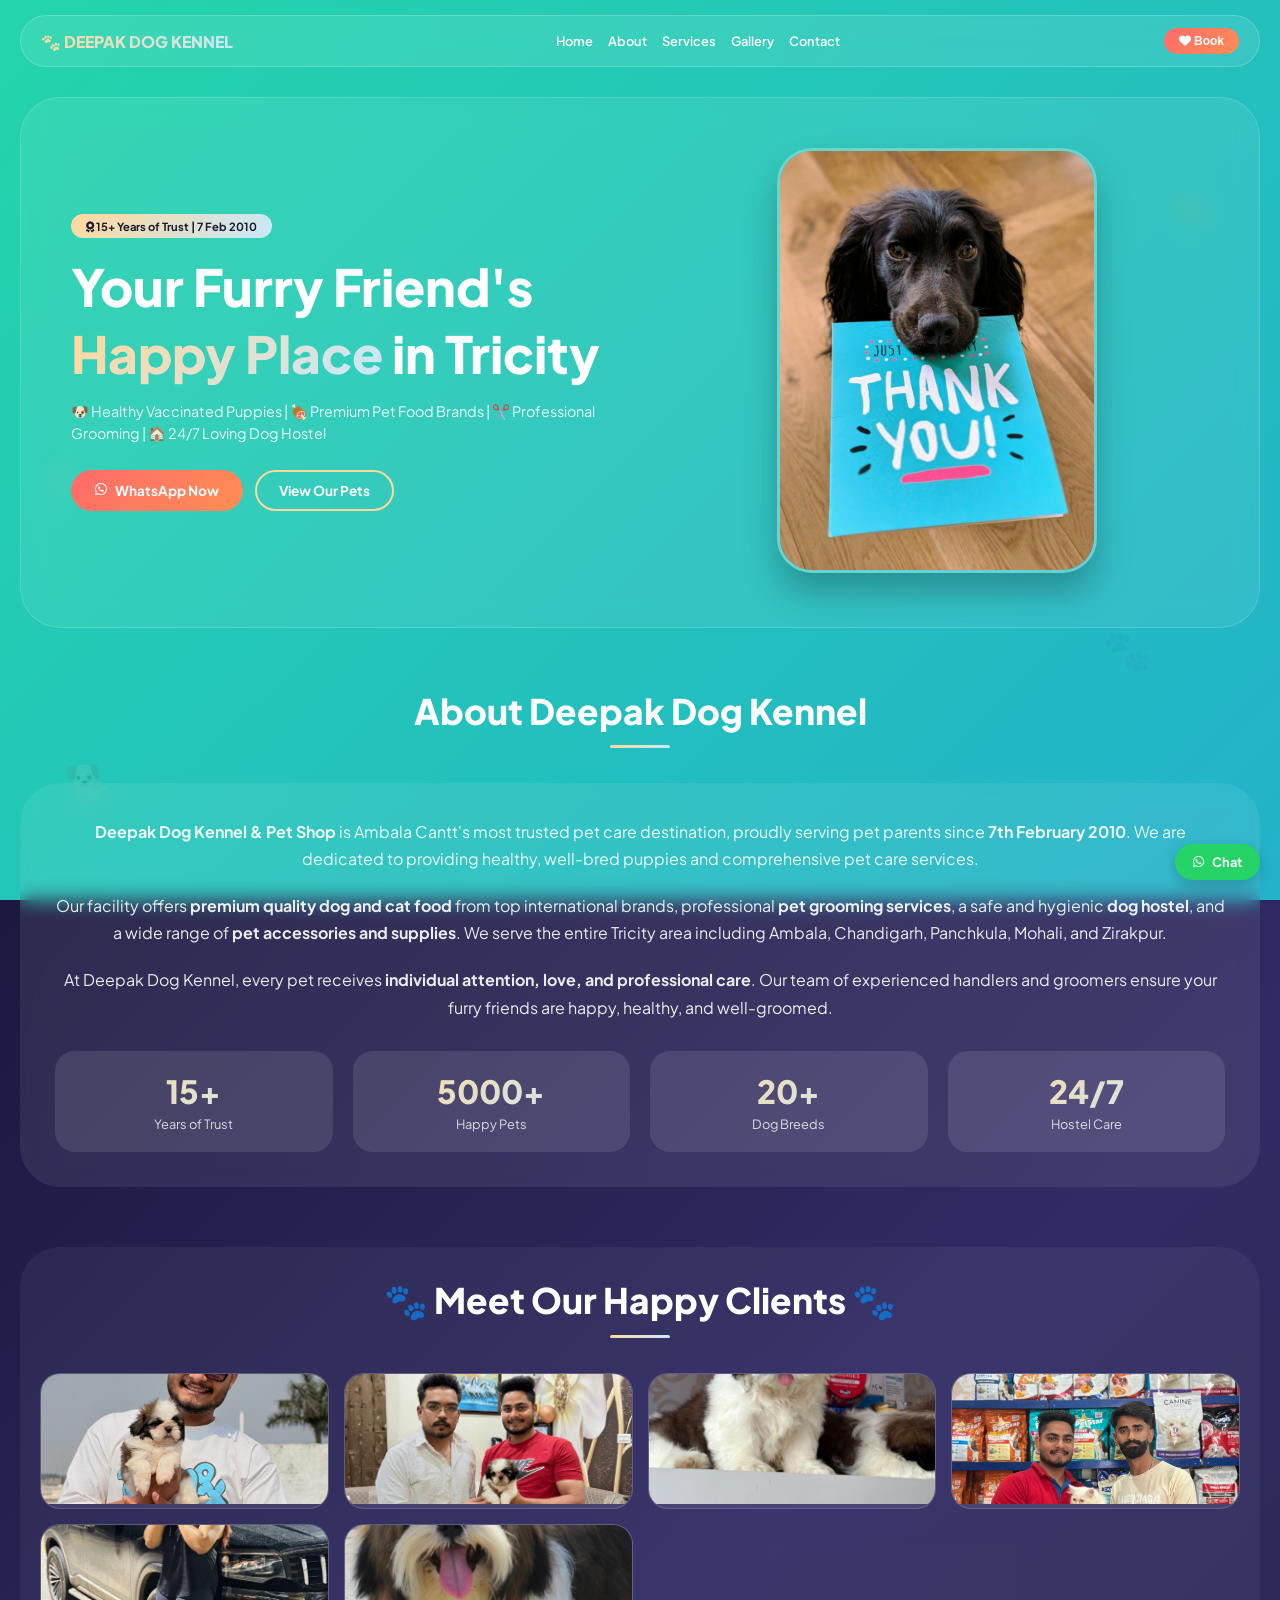
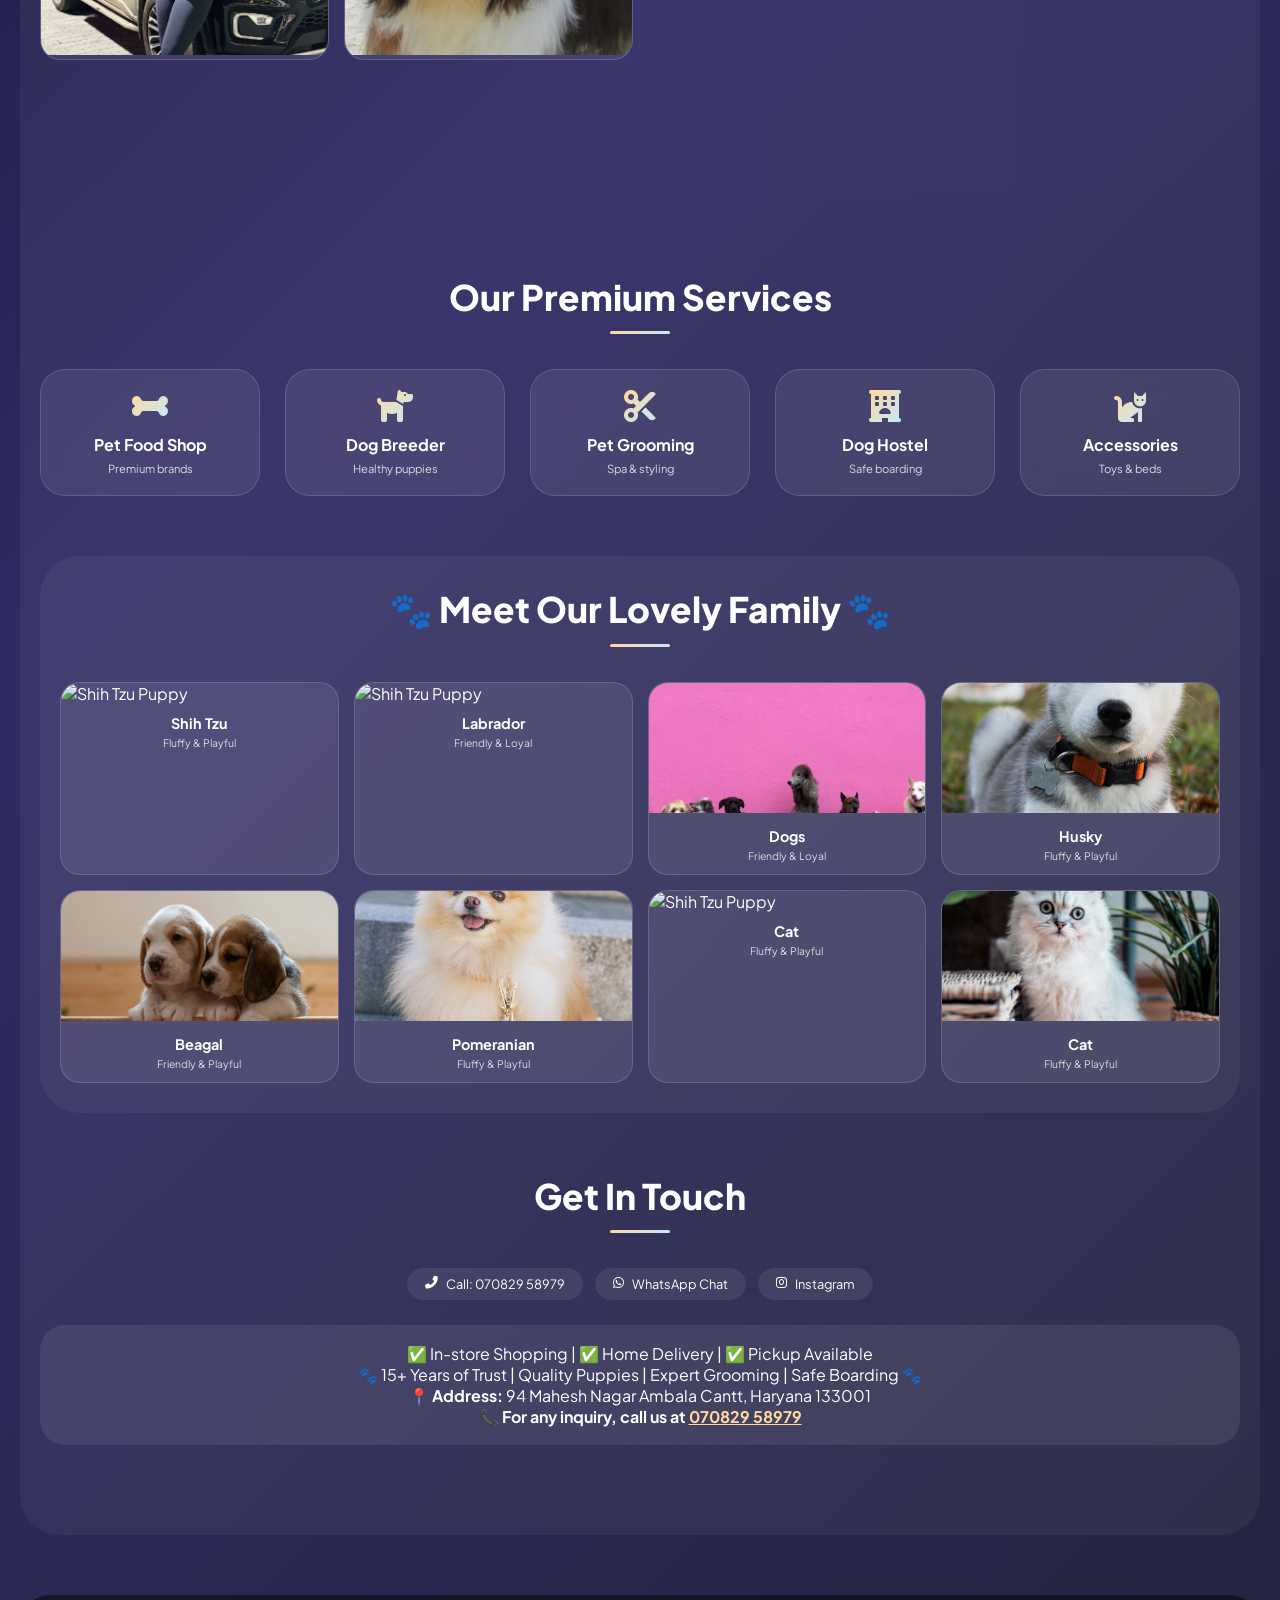
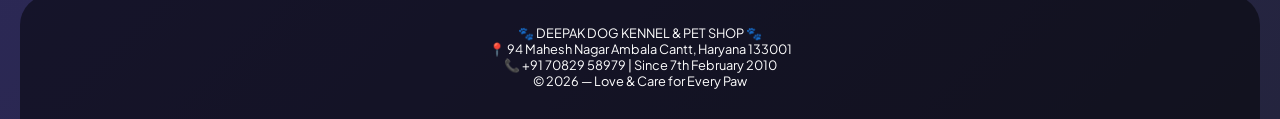
==== index.html @ e68647e7 "Renamed files: home.html to index.html" ====
<!DOCTYPE html>
<html lang="en">
<head>
  <meta charset="UTF-8">
  <meta name="viewport" content="width=device-width, initial-scale=1.0, viewport-fit=cover, user-scalable=yes">
  
  <!-- SEO Meta Tags -->
  <title>Deepak Dog Kennel & Pet Shop | Best Pet Shop in Ambala Cantt Since 2010</title>
  <meta name="description" content="Deepak Dog Kennel & Pet Shop - Trusted pet shop in Ambala Cantt since 2010. Get healthy puppies, professional pet grooming, dog hostel, premium pet food & accessories. Serving Chandigarh, Panchkula, Zirakpur. Call 07082958979">
  <meta name="keywords" content="dog kennel ambala, pet shop ambala cantt, dog breeder, pet grooming ambala, dog hostel ambala, pet food store, shih tzu puppy, labrador puppy, persian cat, pet accessories, dog boarding, pet care center">
  <meta name="author" content="Deepak Dog Kennel">
  <meta name="robots" content="index, follow">
  <meta name="language" content="English">
  <meta name="revisit-after" content="7 days">
  
  <!-- Open Graph / Social Media -->
  <meta property="og:title" content="Deepak Dog Kennel & Pet Shop - Ambala Cantt">
  <meta property="og:description" content="India's most trusted pet shop since 2010. Healthy puppies, expert grooming, loving dog hostel. Visit us today!">
  <meta property="og:type" content="website">
  <meta property="og:url" content="https://deepakdogkennel.com">
  <meta property="og:image" content="https://images.pexels.com/photos/4588055/pexels-photo-4588055.jpeg">
  
  <!-- Twitter Card -->
  <meta name="twitter:card" content="summary_large_image">
  <meta name="twitter:title" content="Deepak Dog Kennel & Pet Shop">
  <meta name="twitter:description" content="Best pet shop in Ambala Cantt - Puppies, Grooming, Hostel & Pet Food">
  
  <!-- Canonical URL -->
  <link rel="canonical" href="https://deepakdogkennel.com">
  
  <link href="https://fonts.googleapis.com/css2?family=Plus+Jakarta+Sans:wght@400;500;600;700;800&display=swap" rel="stylesheet">
  <link rel="stylesheet" href="https://cdnjs.cloudflare.com/ajax/libs/font-awesome/6.0.0-beta3/css/all.min.css">
  
 <link rel="stylesheet" href="index.css">
</head>
<body>

<div class="bg-animation"></div>
<div class="floating-pets">
  <div class="floating-pet" style="bottom: 10%; left: 5%;">🐕</div>
  <div class="floating-pet" style="top: 20%; right: 5%;">🐈</div>
  <div class="floating-pet" style="bottom: 25%; right: 10%;">🐾</div>
  <div class="floating-pet" style="top: 50%; left: 3%;">🐩</div>
</div>

<!-- Modal Popup -->
<div id="serviceModal" class="modal">
  <div class="modal-content">
    <h3 id="modalTitle">Service Details</h3>
    <p id="modalDesc">Detailed information about this service.</p>
    <p><strong>📞 For more information, call us:</strong></p>
    <a href="tel:07082958979" class="modal-phone"><i class="fas fa-phone-alt"></i> 070829 58979</a>
    <br>
    <button class="close-modal" onclick="closeModal()">Close</button>
  </div>
</div>

<div class="container">
  <!-- Navbar -->
  <div class="navbar">
    <div class="logo">
      <h1>🐾 DEEPAK DOG KENNEL</h1>
    </div>
    <div class="nav-links">
      <a href="#home">Home</a>
      <a href="#about">About</a>
      <a href="#services">Services</a>
      <a href="#pets">Gallery</a>
      <a href="#contact">Contact</a>
    </div>
    <button class="btn-cta" onclick="location.href='#contact'"><i class="fas fa-heart"></i> Book</button>
  </div>

  <!-- Hero Section -->
  <div id="home" class="hero">
    <div class="hero-text">
      <div class="badge"><i class="fas fa-award"></i> 15+ Years of Trust | 7 Feb 2010</div>
      <h1>Your Furry Friend's <span>Happy Place</span> in Tricity</h1>
      <p>🐶 Healthy Vaccinated Puppies | 🍖 Premium Pet Food Brands | ✂️ Professional Grooming | 🏠 24/7 Loving Dog Hostel</p>
      <div class="hero-buttons">
        <a href="https://wa.me/917082958979" target="_blank" class="btn-primary"><i class="fab fa-whatsapp"></i> WhatsApp Now</a>
        <a href="#pets" class="btn-outline">View Our Pets</a>
      </div>
    </div>
    <div class="hero-image">
      <img src="images/heroimg.webp" alt="Deepak Dog Kennel Happy Pets">
      
    </div>
  </div>

  <!-- About Section - SEO Rich -->
  <div id="about" class="section">
    <h2 class="section-title">About Deepak Dog Kennel</h2>
    <div class="about-content">
      <p><strong>Deepak Dog Kennel & Pet Shop</strong> is Ambala Cantt's most trusted pet care destination, proudly serving pet parents since <strong>7th February 2010</strong>. We are dedicated to providing healthy, well-bred puppies and comprehensive pet care services.</p>
      <p>Our facility offers <strong>premium quality dog and cat food</strong> from top international brands, professional <strong>pet grooming services</strong>, a safe and hygienic <strong>dog hostel</strong>, and a wide range of <strong>pet accessories and supplies</strong>. We serve the entire Tricity area including Ambala, Chandigarh, Panchkula, Mohali, and Zirakpur.</p>
      <p>At Deepak Dog Kennel, every pet receives <strong>individual attention, love, and professional care</strong>. Our team of experienced handlers and groomers ensure your furry friends are happy, healthy, and well-groomed.</p>
      
      <div class="stats-grid">
        <div class="stat-box"><div class="stat-number">15+</div><div class="stat-label">Years of Trust</div></div>
        <div class="stat-box"><div class="stat-number">5000+</div><div class="stat-label">Happy Pets</div></div>
        <div class="stat-box"><div class="stat-number">20+</div><div class="stat-label">Dog Breeds</div></div>
        <div class="stat-box"><div class="stat-number">24/7</div><div class="stat-label">Hostel Care</div></div>
      </div>
    </div>
  </div>
  <div id="pets" class="section pet-showcase">
    <h2 class="section-title">🐾 Meet Our Happy Clients 🐾</h2>
    <div class="pet-gallery-grid">
      <div class="pet-card" onclick="openWhatsAppPet('Shih Tzu')">
        <img src="images/Happyclient3.jpeg" alt="Shih Tzu Puppy">
      </div>
     <div class="pet-card" onclick="openWhatsAppPet('Shih Tzu')">
        <img src="images/Happyclient2.jpeg" alt="Shih Tzu Puppy">
      </div>
      <div class="pet-card" onclick="openWhatsAppPet('Shih Tzu')">
        <img src="images/Happyclient4.jpeg" alt="Shih Tzu Puppy">
      </div>
         <div class="pet-card" onclick="openWhatsAppPet('Shih Tzu')">
        <img src="images/Happyclient5.jpeg" alt="Shih Tzu Puppy">
      </div>
         <div class="pet-card" onclick="openWhatsAppPet('Shih Tzu')">
        <img src="images/Happyclient6 (2).jpeg" alt="Shih Tzu Puppy">
      </div>
         <div class="pet-card" onclick="openWhatsAppPet('Shih Tzu')">
        <img src="images/Happyclient6.jpeg" alt="Shih Tzu Puppy">
      </div>
  </div>
<video src="images/Happyclient1.mp4" autoplay muted loop></video>
  <!-- Services Section -->
  <div id="services" class="section">
    <h2 class="section-title">Our Premium Services</h2>
    <div class="cards-grid">
      <div class="service-card" onclick="showServiceDetails('Pet Food Shop', 'We offer premium quality pet food from top brands like Royal Canin, Pedigree, Whiskas, and Farmina. All foods are fresh, authentic, and available in various sizes for dogs and cats of all ages. Home delivery available across Ambala Cantt.')">
        <i class="fas fa-bone"></i>
        <h3>Pet Food Shop</h3>
        <p>Premium brands</p>
      </div>
      <div class="service-card" onclick="showServiceDetails('Dog Breeder', 'We provide healthy, vaccinated, and dewormed puppies of popular breeds including Shih Tzu, Labrador, Pomeranian, Husky, German Shepherd, Golden Retriever, and Beagle. All puppies come with health records and initial vaccination certificates.')">
        <i class="fas fa-dog"></i>
        <h3>Dog Breeder</h3>
        <p>Healthy puppies</p>
      </div>
      <div class="service-card" onclick="showServiceDetails('Pet Grooming', 'Professional grooming services including bath, haircut, nail trimming, ear cleaning, teeth brushing, and de-shedding treatments. Our expert groomers use premium products for a safe and relaxing experience. Service starts at just ₹499.')">
        <i class="fas fa-cut"></i>
        <h3>Pet Grooming</h3>
        <p>Spa & styling</p>
      </div>
      <div class="service-card" onclick="showServiceDetails('Dog Hostel', 'Safe and hygienic dog boarding facility with 24/7 caretaker supervision. Clean individual kennels, regular feeding, daily exercise, medical care if needed. CCTV surveillance and regular updates to owners. Just ₹300/day.')">
        <i class="fas fa-hotel"></i>
        <h3>Dog Hostel</h3>
        <p>Safe boarding</p>
      </div>
      <div class="service-card" onclick="showServiceDetails('Pet Accessories', 'Wide range of pet accessories including collars, leashes, toys, beds, carriers, bowls, grooming kits, and winter wear. We stock only high-quality, pet-safe products from trusted brands.')">
        <i class="fas fa-cat"></i>
        <h3>Accessories</h3>
        <p>Toys & beds</p>
      </div>
    </div>
  </div>

  <!-- Pet Gallery -->
  <div id="pets" class="section pet-showcase">
    <h2 class="section-title">🐾 Meet Our Lovely Family 🐾</h2>
    <div class="pet-gallery-grid">
      <div class="pet-card" onclick="openWhatsAppPet('Shih Tzu')">
        <img src="https://images.pexels.com/photos/3361739/pexels-photo-3361739.jpeg?auto=compress&cs=tinysrgb&w=300" alt="Shih Tzu Puppy">
        <h4>Shih Tzu</h4><p>Fluffy & Playful</p>
      </div>
      <div class="pet-card" onclick="openWhatsAppPet('Shih Tzu')">
        <img src="images/labrador.webp" alt="Shih Tzu Puppy">
        <h4>Labrador</h4><p>Friendly & Loyal</p>
      </div>
      <div class="pet-card" onclick="openWhatsAppPet('Shih Tzu')">
        <img src="images/alldog.webp" alt="Shih Tzu Puppy">
        <h4>Dogs</h4><p>Friendly & Loyal</p>
      </div>
      <div class="pet-card" onclick="openWhatsAppPet('Shih Tzu')">
        <img src="images/husky.webp" alt="Shih Tzu Puppy">
        <h4>Husky</h4><p>Fluffy & Playful</p>
      </div>
      <div class="pet-card" onclick="openWhatsAppPet('Shih Tzu')">
        <img src="images/begal.webp" alt="Shih Tzu Puppy">
        <h4>Beagal</h4><p>Friendly & Playful</p>
      </div>
      <div class="pet-card" onclick="openWhatsAppPet('Shih Tzu')">
        <img src="images/pomerian.webp" alt="Shih Tzu Puppy">
        <h4>Pomeranian</h4><p>Fluffy & Playful</p>
      </div>
      <div class="pet-card" onclick="openWhatsAppPet('Shih Tzu')">
        <img src="images/cat1.webp" alt="Shih Tzu Puppy">
        <h4>Cat</h4><p>Fluffy & Playful</p>
      </div>
      <div class="pet-card" onclick="openWhatsAppPet('Shih Tzu')">
        <img src="images/cat2.webp" alt="Shih Tzu Puppy">
        <h4>Cat</h4><p>Fluffy & Playful</p>
      </div>
    </div>
  </div>

  <!-- Info & Contact -->
  <div id="contact" class="section">
    <h2 class="section-title">Get In Touch</h2>
    <div class="contact-row">
      <div class="contact-chip"><i class="fas fa-phone-alt"></i> <a href="tel:07082958979">Call: 070829 58979</a></div>
      <div class="contact-chip"><i class="fab fa-whatsapp"></i> <a href="https://wa.me/917082958979">WhatsApp Chat</a></div>
      <div class="contact-chip"><i class="fab fa-instagram"></i> <a href="https://www.instagram.com/deepak_verma044">Instagram</a></div>
    </div>
    <div class="highlight-box" style="background: rgba(255,255,255,0.08); border-radius: 25px; padding: 18px; text-align: center; margin-top: 25px;">
      <p>✅ In-store Shopping | ✅ Home Delivery | ✅ Pickup Available</p>
      <p>🐾 15+ Years of Trust | Quality Puppies | Expert Grooming | Safe Boarding 🐾</p>
      <p><strong>📍 Address:</strong> 94 Mahesh Nagar Ambala Cantt, Haryana 133001</p>
      <p><strong>📞 For any inquiry, call us at <a href="tel:07082958979" style="color:#FFD89B;">070829 58979</a></strong></p>
    </div>
  </div>
</div>

<footer>
  <p>🐾 DEEPAK DOG KENNEL & PET SHOP 🐾</p>
  <p>📍 94 Mahesh Nagar Ambala Cantt, Haryana 133001</p>
  <p>📞 +91 70829 58979 | Since 7th February 2010</p>
  <p>© 2026 — Love & Care for Every Paw</p>
</footer>

<div class="whatsapp-float" id="whatsappBtn">
  <i class="fab fa-whatsapp"></i>
  <span>Chat</span>
</div>

<!-- Schema Markup for SEO -->
<script type="application/ld+json">
{
  "@context": "https://schema.org",
  "@type": "PetStore",
  "name": "Deepak Dog Kennel & Pet Shop",
  "image": "https://images.pexels.com/photos/4588055/pexels-photo-4588055.jpeg",
  "description": "Trusted pet shop in Ambala Cantt since 2010. Healthy puppies, pet grooming, dog hostel, and premium pet food.",
  "address": {
    "@type": "PostalAddress",
    "streetAddress": "94 Mahesh Nagar",
    "addressLocality": "Ambala Cantt",
    "addressRegion": "Haryana",
    "postalCode": "133001",
    "addressCountry": "IN"
  },
  "telephone": "+917082958979",
  "openingHours": "Mo-Su 08:00-22:00",
  "priceRange": "₹"
}
</script>

<script>
  // Show modal with service details
  function showServiceDetails(title, description) {
    document.getElementById('modalTitle').innerText = title;
    document.getElementById('modalDesc').innerHTML = description + '<br><br><strong>📞 Call us anytime: 070829 58979</strong>';
    document.getElementById('serviceModal').style.display = 'flex';
  }

  function closeModal() {
    document.getElementById('serviceModal').style.display = 'none';
  }

  // Close modal on outside click
  window.onclick = function(event) {
    if (event.target == document.getElementById('serviceModal')) {
      closeModal();
    }
  }

  // WhatsApp functions
  document.getElementById('whatsappBtn').onclick = () => window.open('https://wa.me/917082958979', '_blank');
  window.openWhatsAppPet = (breed) => window.open(`https://wa.me/917082958979?text=Hi!%20I'm%20interested%20in%20adopting%20a%20${breed}.%20Please%20share%20details.`, '_blank');
  
  // Smooth scroll
  document.querySelectorAll('a[href^="#"]').forEach(a => a.onclick = function(e) {
    const t = document.querySelector(this.getAttribute('href'));
    if(t) { e.preventDefault(); t.scrollIntoView({ behavior: 'smooth' }); }
  });
</script>
</body>
</html>
---- index.css ----
* {
      margin: 0;
      padding: 0;
      box-sizing: border-box;
    }

    body {
      font-family: 'Plus Jakarta Sans', sans-serif;
      background: linear-gradient(135deg, #0f0c29, #302b63, #24243e);
      color: #fff;
      overflow-x: hidden;
      scroll-behavior: smooth;
    }

    /* Animated Background */
    .bg-animation {
      position: fixed;
      top: 0;
      left: 0;
      width: 100%;
      height: 100%;
      z-index: -2;
      background: linear-gradient(-45deg, #ee7752, #e73c7e, #23a6d5, #23d5ab);
      background-size: 400% 400%;
      animation: gradientBG 15s ease infinite;
    }

    @keyframes gradientBG {
      0% { background-position: 0% 50%; }
      50% { background-position: 100% 50%; }
      100% { background-position: 0% 50%; }
    }

    .floating-pets {
      position: fixed;
      bottom: 0;
      left: 0;
      width: 100%;
      height: 100%;
      pointer-events: none;
      z-index: -1;
    }

    .floating-pet {
      position: absolute;
      font-size: 2.5rem;
      opacity: 0.1;
      animation: floatPet 20s infinite ease-in-out;
    }

    @keyframes floatPet {
      0%, 100% { transform: translateY(0) rotate(0deg); }
      50% { transform: translateY(-50px) rotate(10deg); }
    }

    .container {
      max-width: 1300px;
      margin: 0 auto;
      padding: 0 20px;
      position: relative;
      z-index: 2;
    }

    /* Navbar */
    .navbar {
      display: flex;
      justify-content: space-between;
      align-items: center;
      flex-wrap: wrap;
      background: rgba(255, 255, 255, 0.1);
      backdrop-filter: blur(12px);
      border-radius: 50px;
      margin: 15px 0;
      padding: 12px 20px;
      border: 1px solid rgba(255,255,255,0.2);
    }

    .logo h1 {
      font-size: 1rem;
      font-weight: 800;
      background: linear-gradient(135deg, #FFD89B, #C7E9FB);
      -webkit-background-clip: text;
      background-clip: text;
      color: transparent;
    }

    .nav-links {
      display: flex;
      gap: 15px;
    }

    .nav-links a {
      text-decoration: none;
      color: white;
      font-weight: 600;
      font-size: 0.8rem;
      transition: 0.3s;
    }

    .btn-cta {
      background: linear-gradient(135deg, #FF6B6B, #FF8E53);
      padding: 6px 15px;
      border-radius: 40px;
      color: white;
      border: none;
      font-weight: bold;
      font-size: 0.75rem;
      cursor: pointer;
    }

    /* Hero Section */
    .hero {
      display: flex;
      flex-direction: column;
      align-items: center;
      gap: 30px;
      margin: 30px 0 50px;
      background: rgba(255,255,255,0.08);
      backdrop-filter: blur(12px);
      border-radius: 40px;
      padding: 35px 25px;
      border: 1px solid rgba(255,255,255,0.15);
    }

    @media (min-width: 992px) {
      .hero {
        flex-direction: row;
        padding: 50px;
        gap: 50px;
      }
      .hero-text h1 {
        font-size: 3.2rem !important;
      }
    }

    .hero-text {
      flex: 1;
      text-align: center;
    }

    @media (min-width: 992px) {
      .hero-text {
        text-align: left;
      }
    }

    .badge {
      background: linear-gradient(135deg, #FFD89B, #C7E9FB);
      display: inline-block;
      padding: 5px 15px;
      border-radius: 40px;
      font-size: 0.7rem;
      font-weight: bold;
      color: #1a1a2e;
      margin-bottom: 15px;
    }

    .hero-text h1 {
      font-size: 1.8rem;
      font-weight: 800;
      line-height: 1.3;
      margin-bottom: 15px;
    }

    .hero-text h1 span {
      background: linear-gradient(135deg, #FFD89B, #C7E9FB);
      -webkit-background-clip: text;
      background-clip: text;
      color: transparent;
    }

    .hero-text p {
      font-size: 0.9rem;
      margin-bottom: 25px;
      opacity: 0.9;
      line-height: 1.5;
    }

    .hero-buttons {
      display: flex;
      gap: 12px;
      justify-content: center;
      flex-wrap: wrap;
    }

    @media (min-width: 992px) {
      .hero-buttons {
        justify-content: flex-start;
      }
    }

    .btn-primary {
      background: linear-gradient(135deg, #FF6B6B, #FF8E53);
      padding: 12px 24px;
      border-radius: 50px;
      text-decoration: none;
      color: white;
      font-weight: bold;
      font-size: 0.85rem;
      display: inline-flex;
      align-items: center;
      gap: 8px;
      transition: all 0.3s;
    }

    .btn-outline {
      border: 2px solid #FFD89B;
      padding: 10px 22px;
      border-radius: 50px;
      text-decoration: none;
      color: white;
      font-weight: bold;
      font-size: 0.85rem;
      transition: 0.3s;
    }

    .hero-image {
      flex: 1;
      text-align: center;
    }

    .hero-image img {
      width: 85%;
      max-width: 320px;
      height: auto;
      border-radius: 35px;
      box-shadow: 0 20px 35px rgba(0,0,0,0.25);
      border: 3px solid rgba(255,255,255,0.25);
      animation: floatImage 3s infinite ease;
    }

    @keyframes floatImage {
      0%, 100% { transform: translateY(0); }
      50% { transform: translateY(-12px); }
    }

    /* Section Styles */
    .section {
      margin: 60px 0;
    }

    .section-title {
      text-align: center;
      font-size: 1.8rem;
      font-weight: 800;
      margin-bottom: 35px;
    }

    .section-title:after {
      content: '';
      width: 60px;
      height: 3px;
      background: linear-gradient(90deg, #FFD89B, #C7E9FB);
      display: block;
      margin: 12px auto 0;
      border-radius: 2px;
    }

    @media (min-width: 768px) {
      .section-title {
        font-size: 2.2rem;
      }
    }

    /* About Section */
    .about-content {
      background: rgba(255,255,255,0.08);
      backdrop-filter: blur(10px);
      border-radius: 40px;
      padding: 35px;
      text-align: center;
    }

    .about-content p {
      font-size: 1rem;
      line-height: 1.7;
      margin-bottom: 20px;
      opacity: 0.9;
    }

    .stats-grid {
      display: grid;
      grid-template-columns: repeat(2, 1fr);
      gap: 20px;
      margin-top: 30px;
    }

    @media (min-width: 768px) {
      .stats-grid {
        grid-template-columns: repeat(4, 1fr);
      }
    }

    .stat-box {
      background: rgba(255,255,255,0.1);
      border-radius: 20px;
      padding: 20px;
      text-align: center;
    }

    .stat-number {
      font-size: 2rem;
      font-weight: 800;
      background: linear-gradient(135deg, #FFD89B, #C7E9FB);
      -webkit-background-clip: text;
      background-clip: text;
      color: transparent;
    }

    .stat-label {
      font-size: 0.8rem;
      margin-top: 5px;
      opacity: 0.8;
    }

    /* Services Cards */
    .cards-grid {
      display: grid;
      grid-template-columns: repeat(auto-fit, minmax(150px, 1fr));
      gap: 15px;
    }

    @media (min-width: 768px) {
      .cards-grid {
        gap: 25px;
      }
    }

    .service-card {
      background: rgba(255,255,255,0.08);
      backdrop-filter: blur(10px);
      border-radius: 25px;
      padding: 20px 12px;
      text-align: center;
      transition: all 0.3s;
      border: 1px solid rgba(255,255,255,0.15);
      cursor: pointer;
    }

    .service-card:hover {
      transform: translateY(-5px);
      border-color: #FFD89B;
      background: rgba(255,216,155,0.1);
    }

    .service-card i {
      font-size: 2rem;
      margin-bottom: 12px;
      background: linear-gradient(135deg, #FFD89B, #C7E9FB);
      -webkit-background-clip: text;
      background-clip: text;
      color: transparent;
    }

    .service-card h3 {
      font-size: 1rem;
      margin-bottom: 6px;
    }

    .service-card p {
      font-size: 0.7rem;
      opacity: 0.8;
    }

    /* Modal Popup */
    .modal {
      display: none;
      position: fixed;
      top: 0;
      left: 0;
      width: 100%;
      height: 100%;
      background: rgba(0,0,0,0.8);
      backdrop-filter: blur(15px);
      z-index: 2000;
      justify-content: center;
      align-items: center;
    }

    .modal-content {
      background: linear-gradient(135deg, #1a1a2e, #16213e);
      border-radius: 30px;
      padding: 30px;
      max-width: 500px;
      width: 90%;
      text-align: center;
      border: 1px solid rgba(255,216,155,0.3);
      animation: modalFadeIn 0.3s ease;
    }

    @keyframes modalFadeIn {
      from {
        opacity: 0;
        transform: scale(0.9);
      }
      to {
        opacity: 1;
        transform: scale(1);
      }
    }

    .modal-content h3 {
      font-size: 1.8rem;
      margin-bottom: 15px;
      background: linear-gradient(135deg, #FFD89B, #C7E9FB);
      -webkit-background-clip: text;
      background-clip: text;
      color: transparent;
    }

    .modal-content p {
      margin: 15px 0;
      line-height: 1.6;
    }

    .modal-phone {
      font-size: 1.5rem;
      font-weight: bold;
      background: linear-gradient(135deg, #FF6B6B, #FF8E53);
      display: inline-block;
      padding: 10px 25px;
      border-radius: 50px;
      margin: 15px 0;
      text-decoration: none;
      color: white;
    }

    .close-modal {
      background: rgba(255,255,255,0.2);
      padding: 8px 20px;
      border-radius: 30px;
      border: none;
      color: white;
      cursor: pointer;
      margin-top: 15px;
    }

    /* Gallery */
    .pet-showcase {
      background: rgba(255,255,255,0.05);
      border-radius: 40px;
      padding: 30px 20px;
    }

    .pet-gallery-grid {
      display: grid;
      grid-template-columns: repeat(2, 1fr);
      gap: 15px;
      margin-top: 30px;
    }

    @media (min-width: 550px) {
      .pet-gallery-grid {
        grid-template-columns: repeat(3, 1fr);
      }
    }

    @media (min-width: 992px) {
      .pet-gallery-grid {
        grid-template-columns: repeat(4, 1fr);
      }
    }

    .pet-card {
      background: rgba(255,255,255,0.08);
      border-radius: 20px;
      overflow: hidden;
      transition: all 0.3s;
      cursor: pointer;
      border: 1px solid rgba(255,255,255,0.15);
    }

    .pet-card img {
      width: 100%;
      height: 130px;
      object-fit: cover;
      transition: transform 0.3s;
    }

    .pet-card:hover {
      transform: translateY(-5px);
      border-color: #FFD89B;
    }

    .pet-card h4 {
      font-size: 0.9rem;
      margin: 10px 0 4px;
      text-align: center;
    }

    .pet-card p {
      font-size: 0.65rem;
      text-align: center;
      padding-bottom: 12px;
      opacity: 0.8;
    }

    /* Info Grid */
    .info-grid {
      display: grid;
      grid-template-columns: 1fr;
      gap: 20px;
    }

    @media (min-width: 768px) {
      .info-grid {
        grid-template-columns: repeat(2, 1fr);
      }
    }

    .info-box {
      background: rgba(255,255,255,0.08);
      backdrop-filter: blur(10px);
      border-radius: 25px;
      padding: 20px;
      border: 1px solid rgba(255,255,255,0.15);
    }

    .hours-row {
      display: flex;
      justify-content: space-between;
      padding: 10px 0;
      border-bottom: 1px solid rgba(255,255,255,0.1);
      font-size: 0.85rem;
    }

    .service-area-list {
      display: flex;
      flex-wrap: wrap;
      gap: 8px;
      margin-top: 15px;
    }

    .area-tag {
      background: rgba(255,216,155,0.15);
      padding: 5px 12px;
      border-radius: 30px;
      font-size: 0.7rem;
    }

    iframe {
      border-radius: 20px;
      width: 100%;
      height: 180px;
      margin-top: 15px;
    }

    .contact-row {
      display: flex;
      flex-wrap: wrap;
      justify-content: center;
      gap: 12px;
      margin-top: 25px;
    }

    .contact-chip {
      background: rgba(255,255,255,0.08);
      border-radius: 50px;
      padding: 8px 18px;
      display: flex;
      align-items: center;
      gap: 8px;
      font-size: 0.8rem;
      backdrop-filter: blur(10px);
    }

    .contact-chip a {
      text-decoration: none;
      color: white;
    }

    footer {
      background: rgba(0,0,0,0.5);
      padding: 30px 20px;
      text-align: center;
      border-radius: 30px 30px 0 0;
      margin-top: 50px;
      font-size: 0.8rem;
    }

    .whatsapp-float {
      position: fixed;
      bottom: 20px;
      right: 20px;
      background: #25D366;
      padding: 10px 18px;
      border-radius: 50px;
      display: flex;
      align-items: center;
      gap: 8px;
      font-weight: bold;
      font-size: 0.8rem;
      cursor: pointer;
      z-index: 1000;
      box-shadow: 0 5px 15px rgba(0,0,0,0.2);
    }
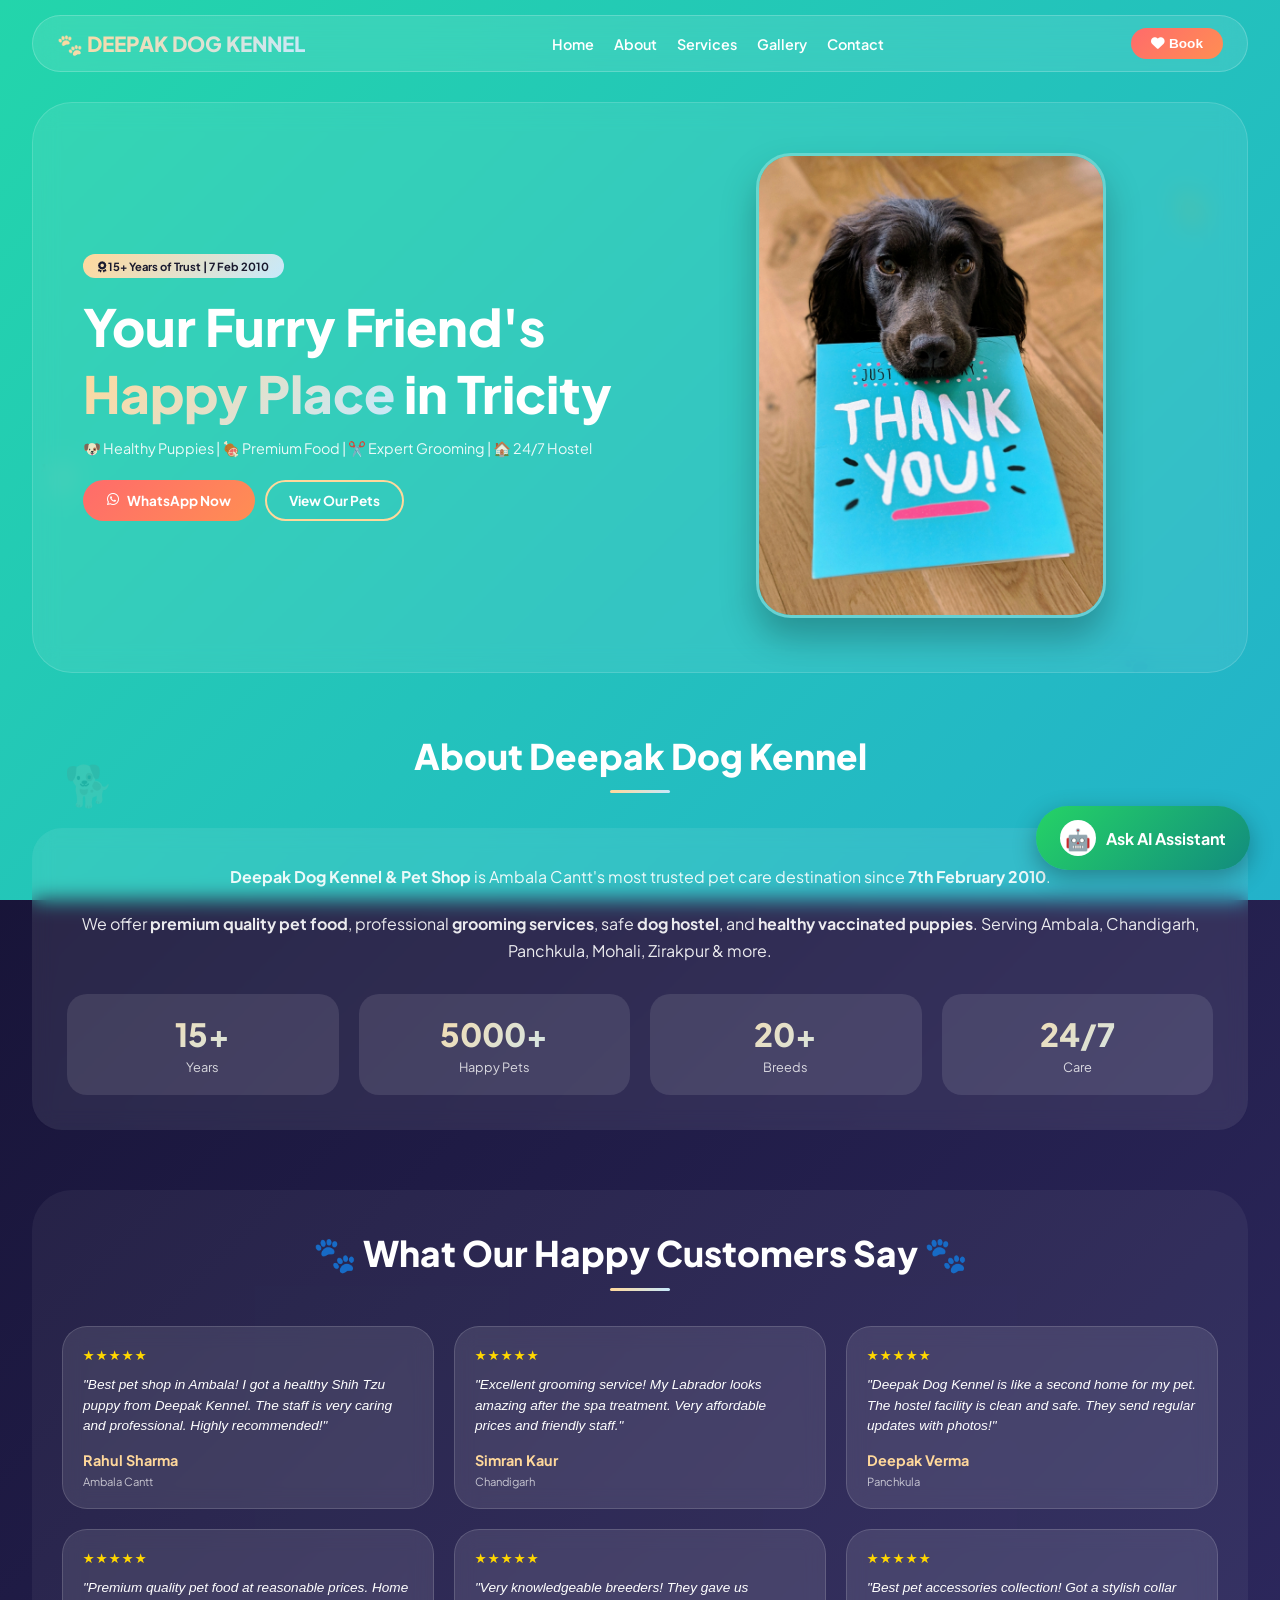
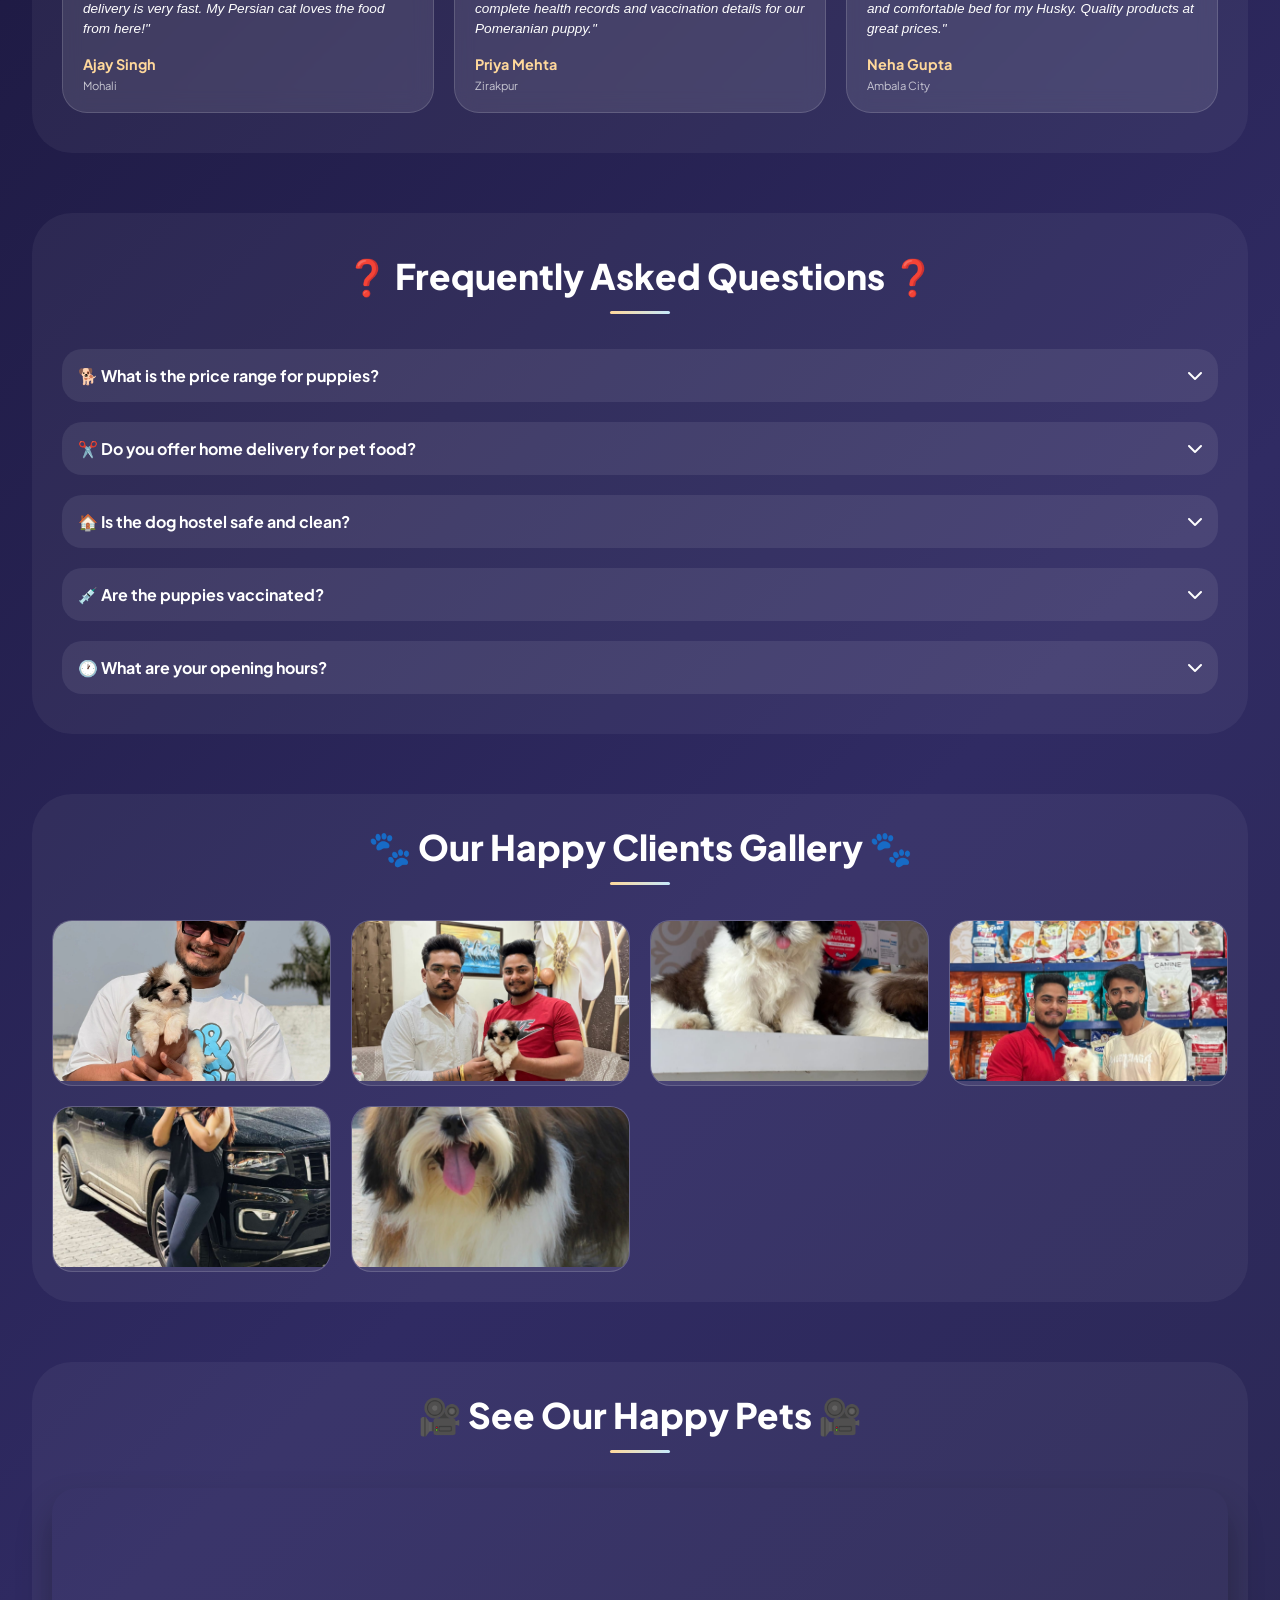
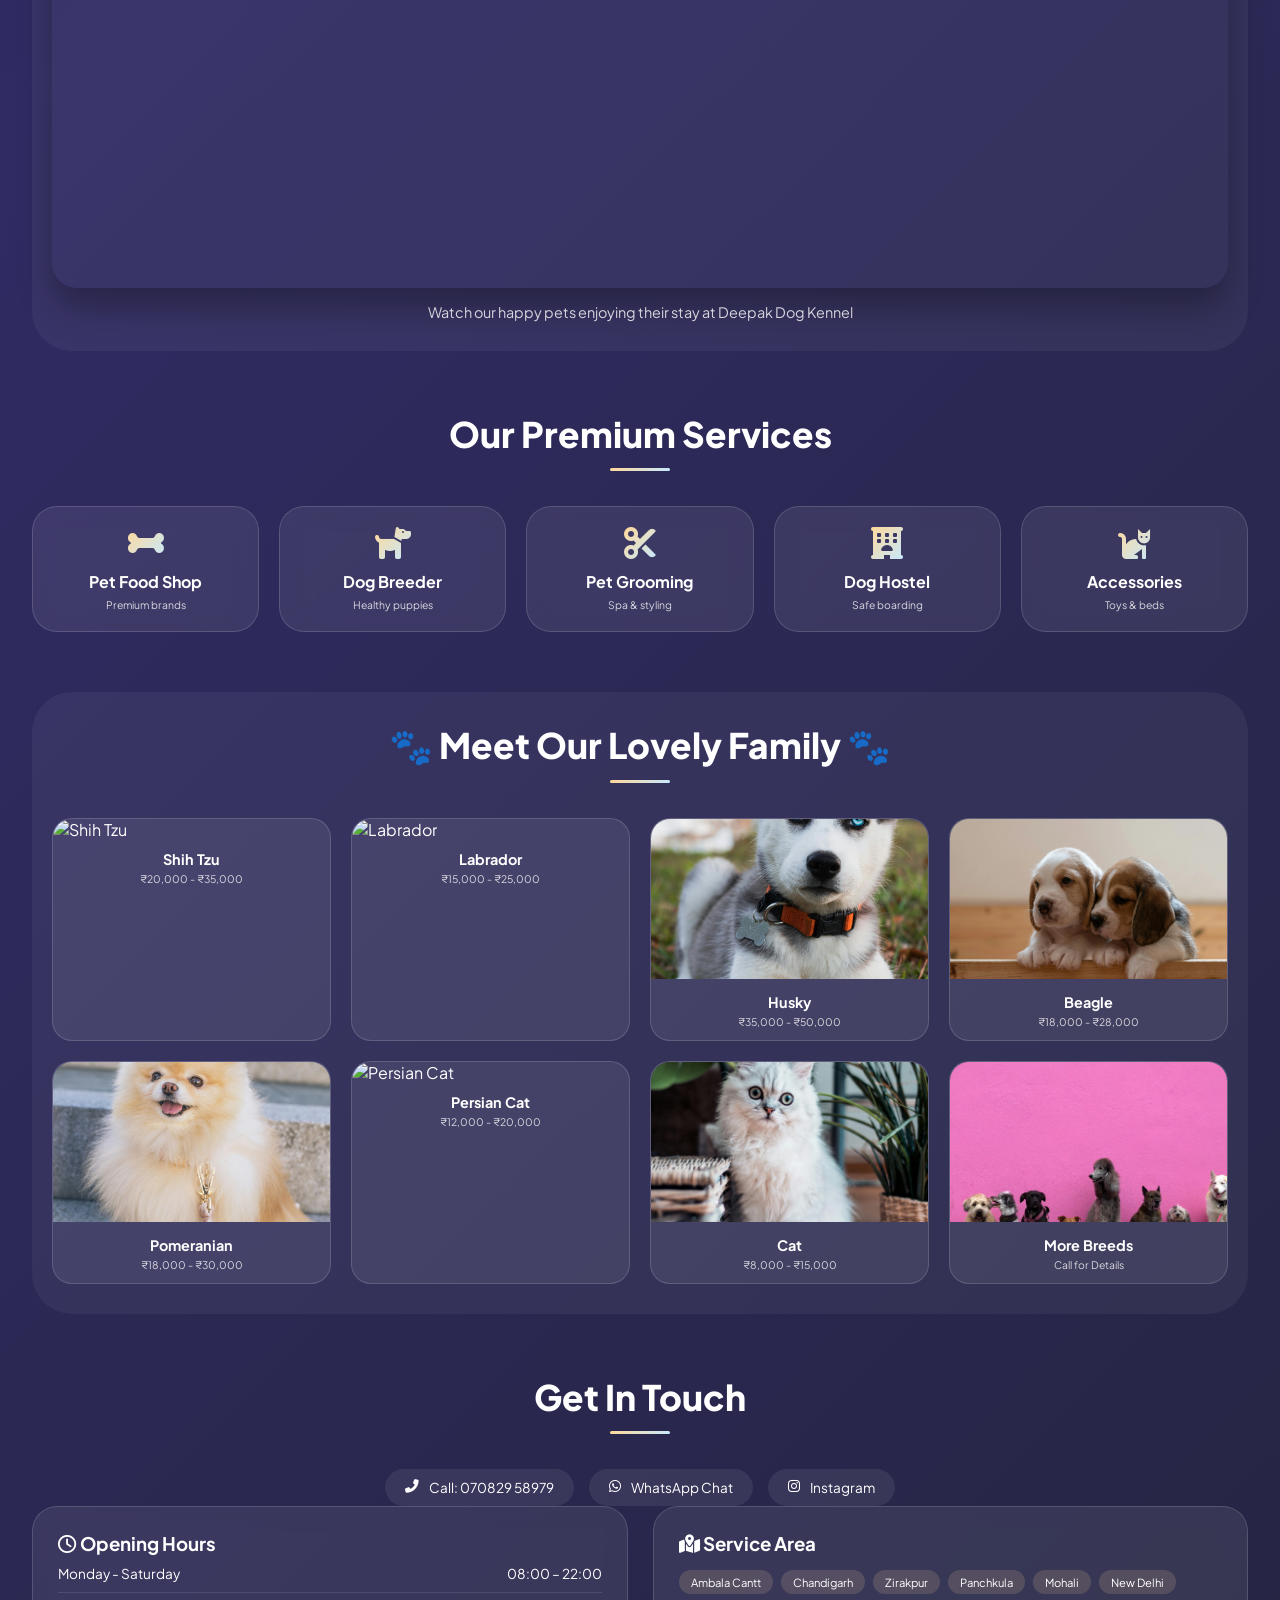
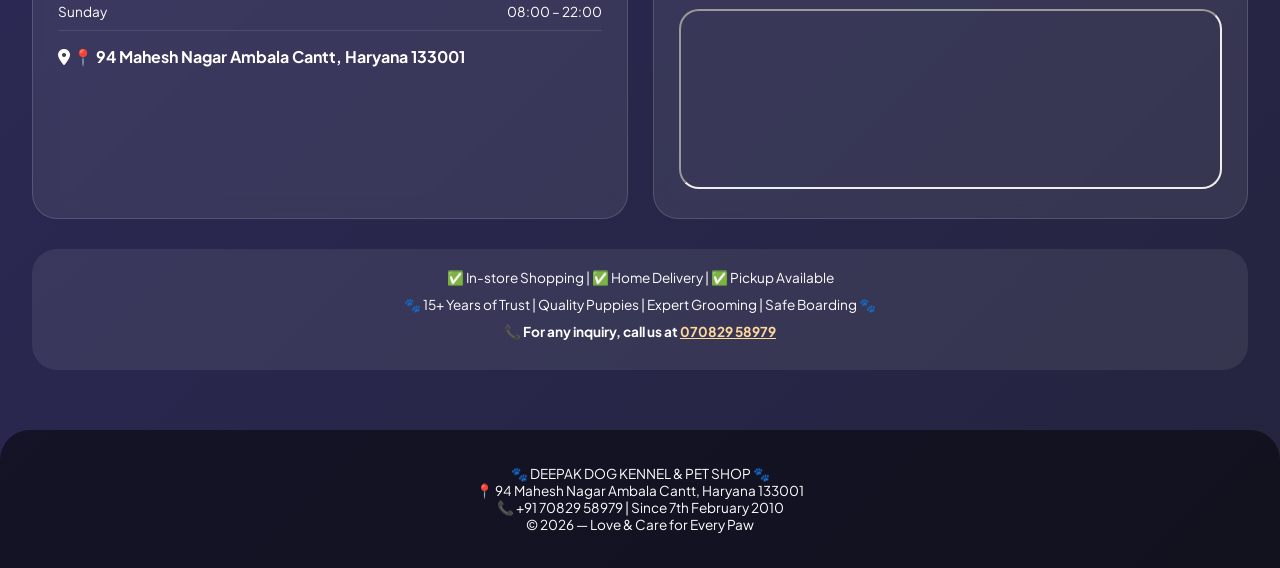
==== commit 3818ade9: "Added testimonials, FAQ section, AI WhatsApp avatar, price display, fully responsive" ====
--- a/index.html
+++ b/index.html
@@ -4,34 +4,20 @@
   <meta charset="UTF-8">
   <meta name="viewport" content="width=device-width, initial-scale=1.0, viewport-fit=cover, user-scalable=yes">
   
-  <!-- SEO Meta Tags -->
   <title>Deepak Dog Kennel & Pet Shop | Best Pet Shop in Ambala Cantt Since 2010</title>
-  <meta name="description" content="Deepak Dog Kennel & Pet Shop - Trusted pet shop in Ambala Cantt since 2010. Get healthy puppies, professional pet grooming, dog hostel, premium pet food & accessories. Serving Chandigarh, Panchkula, Zirakpur. Call 07082958979">
-  <meta name="keywords" content="dog kennel ambala, pet shop ambala cantt, dog breeder, pet grooming ambala, dog hostel ambala, pet food store, shih tzu puppy, labrador puppy, persian cat, pet accessories, dog boarding, pet care center">
+  <meta name="description" content="Deepak Dog Kennel & Pet Shop - Trusted pet shop in Ambala Cantt since 2010. Get healthy puppies, professional pet grooming, dog hostel, premium pet food & accessories. Call 07082958979">
+  <meta name="keywords" content="dog kennel ambala, pet shop ambala cantt, dog breeder, pet grooming ambala, dog hostel ambala">
   <meta name="author" content="Deepak Dog Kennel">
   <meta name="robots" content="index, follow">
-  <meta name="language" content="English">
-  <meta name="revisit-after" content="7 days">
-  
-  <!-- Open Graph / Social Media -->
+  
   <meta property="og:title" content="Deepak Dog Kennel & Pet Shop - Ambala Cantt">
-  <meta property="og:description" content="India's most trusted pet shop since 2010. Healthy puppies, expert grooming, loving dog hostel. Visit us today!">
+  <meta property="og:description" content="India's most trusted pet shop since 2010. Healthy puppies, expert grooming, loving dog hostel.">
   <meta property="og:type" content="website">
-  <meta property="og:url" content="https://deepakdogkennel.com">
-  <meta property="og:image" content="https://images.pexels.com/photos/4588055/pexels-photo-4588055.jpeg">
-  
-  <!-- Twitter Card -->
-  <meta name="twitter:card" content="summary_large_image">
-  <meta name="twitter:title" content="Deepak Dog Kennel & Pet Shop">
-  <meta name="twitter:description" content="Best pet shop in Ambala Cantt - Puppies, Grooming, Hostel & Pet Food">
-  
-  <!-- Canonical URL -->
-  <link rel="canonical" href="https://deepakdogkennel.com">
+  <meta property="og:image" content="images/heroimg.webp">
   
   <link href="https://fonts.googleapis.com/css2?family=Plus+Jakarta+Sans:wght@400;500;600;700;800&display=swap" rel="stylesheet">
   <link rel="stylesheet" href="https://cdnjs.cloudflare.com/ajax/libs/font-awesome/6.0.0-beta3/css/all.min.css">
-  
- <link rel="stylesheet" href="index.css">
+  <link rel="stylesheet" href="index.css">
 </head>
 <body>
 
@@ -43,7 +29,6 @@
   <div class="floating-pet" style="top: 50%; left: 3%;">🐩</div>
 </div>
 
-<!-- Modal Popup -->
 <div id="serviceModal" class="modal">
   <div class="modal-content">
     <h3 id="modalTitle">Service Details</h3>
@@ -56,7 +41,6 @@
 </div>
 
 <div class="container">
-  <!-- Navbar -->
   <div class="navbar">
     <div class="logo">
       <h1>🐾 DEEPAK DOG KENNEL</h1>
@@ -65,7 +49,7 @@
       <a href="#home">Home</a>
       <a href="#about">About</a>
       <a href="#services">Services</a>
-      <a href="#pets">Gallery</a>
+      <a href="#gallery">Gallery</a>
       <a href="#contact">Contact</a>
     </div>
     <button class="btn-cta" onclick="location.href='#contact'"><i class="fas fa-heart"></i> Book</button>
@@ -76,82 +60,177 @@
     <div class="hero-text">
       <div class="badge"><i class="fas fa-award"></i> 15+ Years of Trust | 7 Feb 2010</div>
       <h1>Your Furry Friend's <span>Happy Place</span> in Tricity</h1>
-      <p>🐶 Healthy Vaccinated Puppies | 🍖 Premium Pet Food Brands | ✂️ Professional Grooming | 🏠 24/7 Loving Dog Hostel</p>
+      <p>🐶 Healthy Puppies | 🍖 Premium Food | ✂️ Expert Grooming | 🏠 24/7 Hostel</p>
       <div class="hero-buttons">
         <a href="https://wa.me/917082958979" target="_blank" class="btn-primary"><i class="fab fa-whatsapp"></i> WhatsApp Now</a>
-        <a href="#pets" class="btn-outline">View Our Pets</a>
+        <a href="#gallery" class="btn-outline">View Our Pets</a>
       </div>
     </div>
     <div class="hero-image">
       <img src="images/heroimg.webp" alt="Deepak Dog Kennel Happy Pets">
-      
-    </div>
-  </div>
-
-  <!-- About Section - SEO Rich -->
+    </div>
+  </div>
+
+  <!-- About Section -->
   <div id="about" class="section">
     <h2 class="section-title">About Deepak Dog Kennel</h2>
     <div class="about-content">
-      <p><strong>Deepak Dog Kennel & Pet Shop</strong> is Ambala Cantt's most trusted pet care destination, proudly serving pet parents since <strong>7th February 2010</strong>. We are dedicated to providing healthy, well-bred puppies and comprehensive pet care services.</p>
-      <p>Our facility offers <strong>premium quality dog and cat food</strong> from top international brands, professional <strong>pet grooming services</strong>, a safe and hygienic <strong>dog hostel</strong>, and a wide range of <strong>pet accessories and supplies</strong>. We serve the entire Tricity area including Ambala, Chandigarh, Panchkula, Mohali, and Zirakpur.</p>
-      <p>At Deepak Dog Kennel, every pet receives <strong>individual attention, love, and professional care</strong>. Our team of experienced handlers and groomers ensure your furry friends are happy, healthy, and well-groomed.</p>
+      <p><strong>Deepak Dog Kennel & Pet Shop</strong> is Ambala Cantt's most trusted pet care destination since <strong>7th February 2010</strong>.</p>
+      <p>We offer <strong>premium quality pet food</strong>, professional <strong>grooming services</strong>, safe <strong>dog hostel</strong>, and <strong>healthy vaccinated puppies</strong>. Serving Ambala, Chandigarh, Panchkula, Mohali, Zirakpur & more.</p>
       
       <div class="stats-grid">
-        <div class="stat-box"><div class="stat-number">15+</div><div class="stat-label">Years of Trust</div></div>
+        <div class="stat-box"><div class="stat-number">15+</div><div class="stat-label">Years</div></div>
         <div class="stat-box"><div class="stat-number">5000+</div><div class="stat-label">Happy Pets</div></div>
-        <div class="stat-box"><div class="stat-number">20+</div><div class="stat-label">Dog Breeds</div></div>
-        <div class="stat-box"><div class="stat-number">24/7</div><div class="stat-label">Hostel Care</div></div>
-      </div>
-    </div>
-  </div>
-  <div id="pets" class="section pet-showcase">
-    <h2 class="section-title">🐾 Meet Our Happy Clients 🐾</h2>
+        <div class="stat-box"><div class="stat-number">20+</div><div class="stat-label">Breeds</div></div>
+        <div class="stat-box"><div class="stat-number">24/7</div><div class="stat-label">Care</div></div>
+      </div>
+    </div>
+  </div>
+
+  <!-- Testimonials Section - Indian Names -->
+  <div class="testimonials-section">
+    <h2 class="section-title">🐾 What Our Happy Customers Say 🐾</h2>
+    <div class="testimonials-grid">
+      <div class="testimonial-card">
+        <div class="testimonial-stars">★★★★★</div>
+        <div class="testimonial-text">"Best pet shop in Ambala! I got a healthy Shih Tzu puppy from Deepak Kennel. The staff is very caring and professional. Highly recommended!"</div>
+        <div class="testimonial-name">Rahul Sharma</div>
+        <div class="testimonial-location">Ambala Cantt</div>
+      </div>
+      <div class="testimonial-card">
+        <div class="testimonial-stars">★★★★★</div>
+        <div class="testimonial-text">"Excellent grooming service! My Labrador looks amazing after the spa treatment. Very affordable prices and friendly staff."</div>
+        <div class="testimonial-name">Simran Kaur</div>
+        <div class="testimonial-location">Chandigarh</div>
+      </div>
+      <div class="testimonial-card">
+        <div class="testimonial-stars">★★★★★</div>
+        <div class="testimonial-text">"Deepak Dog Kennel is like a second home for my pet. The hostel facility is clean and safe. They send regular updates with photos!"</div>
+        <div class="testimonial-name">Deepak Verma</div>
+        <div class="testimonial-location">Panchkula</div>
+      </div>
+      <div class="testimonial-card">
+        <div class="testimonial-stars">★★★★★</div>
+        <div class="testimonial-text">"Premium quality pet food at reasonable prices. Home delivery is very fast. My Persian cat loves the food from here!"</div>
+        <div class="testimonial-name">Ajay Singh</div>
+        <div class="testimonial-location">Mohali</div>
+      </div>
+      <div class="testimonial-card">
+        <div class="testimonial-stars">★★★★★</div>
+        <div class="testimonial-text">"Very knowledgeable breeders! They gave us complete health records and vaccination details for our Pomeranian puppy."</div>
+        <div class="testimonial-name">Priya Mehta</div>
+        <div class="testimonial-location">Zirakpur</div>
+      </div>
+      <div class="testimonial-card">
+        <div class="testimonial-stars">★★★★★</div>
+        <div class="testimonial-text">"Best pet accessories collection! Got a stylish collar and comfortable bed for my Husky. Quality products at great prices."</div>
+        <div class="testimonial-name">Neha Gupta</div>
+        <div class="testimonial-location">Ambala City</div>
+      </div>
+    </div>
+  </div>
+
+  <!-- FAQ Section -->
+  <div class="faq-section">
+    <h2 class="section-title">❓ Frequently Asked Questions ❓</h2>
+    <div class="faq-grid">
+      <div class="faq-item" onclick="toggleFAQ(this)">
+        <div class="faq-question">
+          <span>🐕 What is the price range for puppies?</span>
+          <i class="fas fa-chevron-down"></i>
+        </div>
+        <div class="faq-answer">Puppy prices start from ₹15,000 to ₹50,000 depending on breed, age, and vaccination status. Shih Tzu (₹20,000-35,000), Labrador (₹15,000-25,000), Pomeranian (₹18,000-30,000), Husky (₹35,000-50,000). Call us for current availability and prices!</div>
+      </div>
+      <div class="faq-item" onclick="toggleFAQ(this)">
+        <div class="faq-question">
+          <span>✂️ Do you offer home delivery for pet food?</span>
+          <i class="fas fa-chevron-down"></i>
+        </div>
+        <div class="faq-answer">Yes! We offer free home delivery for pet food and accessories within Ambala Cantt. For nearby areas like Chandigarh, Panchkula, and Zirakpur, minimal delivery charges apply. Minimum order ₹500 for free delivery.</div>
+      </div>
+      <div class="faq-item" onclick="toggleFAQ(this)">
+        <div class="faq-question">
+          <span>🏠 Is the dog hostel safe and clean?</span>
+          <i class="fas fa-chevron-down"></i>
+        </div>
+        <div class="faq-answer">Absolutely! Our dog hostel has 24/7 CCTV surveillance, clean individual kennels, regular feeding schedule, daily exercise time, and trained caretakers. We also provide regular photo/video updates to owners. Just ₹300/day with food included.</div>
+      </div>
+      <div class="faq-item" onclick="toggleFAQ(this)">
+        <div class="faq-question">
+          <span>💉 Are the puppies vaccinated?</span>
+          <i class="fas fa-chevron-down"></i>
+        </div>
+        <div class="faq-answer">Yes! All our puppies come with complete vaccination records, deworming history, and health certificates. We ensure every puppy is healthy before adoption. We also provide first free vet consultation.</div>
+      </div>
+      <div class="faq-item" onclick="toggleFAQ(this)">
+        <div class="faq-question">
+          <span>🕐 What are your opening hours?</span>
+          <i class="fas fa-chevron-down"></i>
+        </div>
+        <div class="faq-answer">We are open 7 days a week from 8:00 AM to 10:00 PM. Sunday also open! You can visit anytime or call us for appointments. For emergencies, we are available 24/7 on phone.</div>
+      </div>
+    </div>
+  </div>
+
+  <!-- Happy Clients Gallery -->
+  <div class="section pet-showcase">
+    <h2 class="section-title">🐾 Our Happy Clients Gallery 🐾</h2>
     <div class="pet-gallery-grid">
-      <div class="pet-card" onclick="openWhatsAppPet('Shih Tzu')">
-        <img src="images/Happyclient3.jpeg" alt="Shih Tzu Puppy">
-      </div>
-     <div class="pet-card" onclick="openWhatsAppPet('Shih Tzu')">
-        <img src="images/Happyclient2.jpeg" alt="Shih Tzu Puppy">
-      </div>
-      <div class="pet-card" onclick="openWhatsAppPet('Shih Tzu')">
-        <img src="images/Happyclient4.jpeg" alt="Shih Tzu Puppy">
-      </div>
-         <div class="pet-card" onclick="openWhatsAppPet('Shih Tzu')">
-        <img src="images/Happyclient5.jpeg" alt="Shih Tzu Puppy">
-      </div>
-         <div class="pet-card" onclick="openWhatsAppPet('Shih Tzu')">
-        <img src="images/Happyclient6 (2).jpeg" alt="Shih Tzu Puppy">
-      </div>
-         <div class="pet-card" onclick="openWhatsAppPet('Shih Tzu')">
-        <img src="images/Happyclient6.jpeg" alt="Shih Tzu Puppy">
-      </div>
-  </div>
-<video src="images/Happyclient1.mp4" autoplay muted loop></video>
+      <div class="pet-card">
+        <img src="images/Happyclient3.jpeg" alt="Happy pet client">
+      </div>
+      <div class="pet-card">
+        <img src="images/Happyclient2.jpeg" alt="Happy pet client">
+      </div>
+      <div class="pet-card">
+        <img src="images/Happyclient4.jpeg" alt="Happy pet client">
+      </div>
+      <div class="pet-card">
+        <img src="images/Happyclient5.jpeg" alt="Happy pet client">
+      </div>
+      <div class="pet-card">
+        <img src="images/Happyclient6 (2).jpeg" alt="Happy pet client">
+      </div>
+      <div class="pet-card">
+        <img src="images/Happyclient6.jpeg" alt="Happy pet client">
+      </div>
+    </div>
+  </div>
+
+  <!-- Video Section -->
+  <div class="video-showcase">
+    <h2 class="section-title">🎥 See Our Happy Pets 🎥</h2>
+    <div class="video-container">
+      <video src="images/Happyclient1.mp4" autoplay muted loop playsinline></video>
+    </div>
+    <p class="video-caption">Watch our happy pets enjoying their stay at Deepak Dog Kennel</p>
+  </div>
+
   <!-- Services Section -->
   <div id="services" class="section">
     <h2 class="section-title">Our Premium Services</h2>
     <div class="cards-grid">
-      <div class="service-card" onclick="showServiceDetails('Pet Food Shop', 'We offer premium quality pet food from top brands like Royal Canin, Pedigree, Whiskas, and Farmina. All foods are fresh, authentic, and available in various sizes for dogs and cats of all ages. Home delivery available across Ambala Cantt.')">
+      <div class="service-card" onclick="showServiceDetails('Pet Food Shop', 'Premium quality pet food from Royal Canin, Pedigree, Whiskas, Farmina. Fresh, authentic, home delivery available.')">
         <i class="fas fa-bone"></i>
         <h3>Pet Food Shop</h3>
         <p>Premium brands</p>
       </div>
-      <div class="service-card" onclick="showServiceDetails('Dog Breeder', 'We provide healthy, vaccinated, and dewormed puppies of popular breeds including Shih Tzu, Labrador, Pomeranian, Husky, German Shepherd, Golden Retriever, and Beagle. All puppies come with health records and initial vaccination certificates.')">
+      <div class="service-card" onclick="showServiceDetails('Dog Breeder', 'Healthy, vaccinated puppies: Shih Tzu, Labrador, Pomeranian, Husky, German Shepherd, Beagle, Golden Retriever. Complete health records.')">
         <i class="fas fa-dog"></i>
         <h3>Dog Breeder</h3>
         <p>Healthy puppies</p>
       </div>
-      <div class="service-card" onclick="showServiceDetails('Pet Grooming', 'Professional grooming services including bath, haircut, nail trimming, ear cleaning, teeth brushing, and de-shedding treatments. Our expert groomers use premium products for a safe and relaxing experience. Service starts at just ₹499.')">
+      <div class="service-card" onclick="showServiceDetails('Pet Grooming', 'Professional grooming: bath, haircut, nail trimming, ear cleaning, teeth brushing. Starts at ₹499.')">
         <i class="fas fa-cut"></i>
         <h3>Pet Grooming</h3>
         <p>Spa & styling</p>
       </div>
-      <div class="service-card" onclick="showServiceDetails('Dog Hostel', 'Safe and hygienic dog boarding facility with 24/7 caretaker supervision. Clean individual kennels, regular feeding, daily exercise, medical care if needed. CCTV surveillance and regular updates to owners. Just ₹300/day.')">
+      <div class="service-card" onclick="showServiceDetails('Dog Hostel', 'Safe boarding with 24/7 care. Individual kennels, regular feeding, exercise, medical care. ₹300/day.')">
         <i class="fas fa-hotel"></i>
         <h3>Dog Hostel</h3>
         <p>Safe boarding</p>
       </div>
-      <div class="service-card" onclick="showServiceDetails('Pet Accessories', 'Wide range of pet accessories including collars, leashes, toys, beds, carriers, bowls, grooming kits, and winter wear. We stock only high-quality, pet-safe products from trusted brands.')">
+      <div class="service-card" onclick="showServiceDetails('Pet Accessories', 'Collars, leashes, toys, beds, carriers, bowls, grooming kits. Premium quality products.')">
         <i class="fas fa-cat"></i>
         <h3>Accessories</h3>
         <p>Toys & beds</p>
@@ -159,57 +238,82 @@
     </div>
   </div>
 
-  <!-- Pet Gallery -->
-  <div id="pets" class="section pet-showcase">
+  <!-- Pet Breeds Gallery -->
+  <div id="gallery" class="section pet-showcase">
     <h2 class="section-title">🐾 Meet Our Lovely Family 🐾</h2>
     <div class="pet-gallery-grid">
       <div class="pet-card" onclick="openWhatsAppPet('Shih Tzu')">
-        <img src="https://images.pexels.com/photos/3361739/pexels-photo-3361739.jpeg?auto=compress&cs=tinysrgb&w=300" alt="Shih Tzu Puppy">
-        <h4>Shih Tzu</h4><p>Fluffy & Playful</p>
-      </div>
-      <div class="pet-card" onclick="openWhatsAppPet('Shih Tzu')">
-        <img src="images/labrador.webp" alt="Shih Tzu Puppy">
-        <h4>Labrador</h4><p>Friendly & Loyal</p>
-      </div>
-      <div class="pet-card" onclick="openWhatsAppPet('Shih Tzu')">
-        <img src="images/alldog.webp" alt="Shih Tzu Puppy">
-        <h4>Dogs</h4><p>Friendly & Loyal</p>
-      </div>
-      <div class="pet-card" onclick="openWhatsAppPet('Shih Tzu')">
-        <img src="images/husky.webp" alt="Shih Tzu Puppy">
-        <h4>Husky</h4><p>Fluffy & Playful</p>
-      </div>
-      <div class="pet-card" onclick="openWhatsAppPet('Shih Tzu')">
-        <img src="images/begal.webp" alt="Shih Tzu Puppy">
-        <h4>Beagal</h4><p>Friendly & Playful</p>
-      </div>
-      <div class="pet-card" onclick="openWhatsAppPet('Shih Tzu')">
-        <img src="images/pomerian.webp" alt="Shih Tzu Puppy">
-        <h4>Pomeranian</h4><p>Fluffy & Playful</p>
-      </div>
-      <div class="pet-card" onclick="openWhatsAppPet('Shih Tzu')">
-        <img src="images/cat1.webp" alt="Shih Tzu Puppy">
-        <h4>Cat</h4><p>Fluffy & Playful</p>
-      </div>
-      <div class="pet-card" onclick="openWhatsAppPet('Shih Tzu')">
-        <img src="images/cat2.webp" alt="Shih Tzu Puppy">
-        <h4>Cat</h4><p>Fluffy & Playful</p>
-      </div>
-    </div>
-  </div>
-
-  <!-- Info & Contact -->
+        <img src="images/shihtzu.jpg" alt="Shih Tzu">
+        <h4>Shih Tzu</h4>
+        <p>₹20,000 - ₹35,000</p>
+      </div>
+      <div class="pet-card" onclick="openWhatsAppPet('Labrador')">
+        <img src="images/labrador.webp" alt="Labrador">
+        <h4>Labrador</h4>
+        <p>₹15,000 - ₹25,000</p>
+      </div>
+      <div class="pet-card" onclick="openWhatsAppPet('Husky')">
+        <img src="images/husky.webp" alt="Husky">
+        <h4>Husky</h4>
+        <p>₹35,000 - ₹50,000</p>
+      </div>
+      <div class="pet-card" onclick="openWhatsAppPet('Beagle')">
+        <img src="images/begal.webp" alt="Beagle">
+        <h4>Beagle</h4>
+        <p>₹18,000 - ₹28,000</p>
+      </div>
+      <div class="pet-card" onclick="openWhatsAppPet('Pomeranian')">
+        <img src="images/pomerian.webp" alt="Pomeranian">
+        <h4>Pomeranian</h4>
+        <p>₹18,000 - ₹30,000</p>
+      </div>
+      <div class="pet-card" onclick="openWhatsAppPet('Persian Cat')">
+        <img src="images/cat1.webp" alt="Persian Cat">
+        <h4>Persian Cat</h4>
+        <p>₹12,000 - ₹20,000</p>
+      </div>
+      <div class="pet-card" onclick="openWhatsAppPet('Cat')">
+        <img src="images/cat2.webp" alt="Cat">
+        <h4>Cat</h4>
+        <p>₹8,000 - ₹15,000</p>
+      </div>
+      <div class="pet-card" onclick="openWhatsAppPet('Various Breeds')">
+        <img src="images/alldog.webp" alt="Various Breeds">
+        <h4>More Breeds</h4>
+        <p>Call for Details</p>
+      </div>
+    </div>
+  </div>
+
+  <!-- Contact Section -->
   <div id="contact" class="section">
     <h2 class="section-title">Get In Touch</h2>
     <div class="contact-row">
       <div class="contact-chip"><i class="fas fa-phone-alt"></i> <a href="tel:07082958979">Call: 070829 58979</a></div>
       <div class="contact-chip"><i class="fab fa-whatsapp"></i> <a href="https://wa.me/917082958979">WhatsApp Chat</a></div>
-      <div class="contact-chip"><i class="fab fa-instagram"></i> <a href="https://www.instagram.com/deepak_verma044">Instagram</a></div>
-    </div>
-    <div class="highlight-box" style="background: rgba(255,255,255,0.08); border-radius: 25px; padding: 18px; text-align: center; margin-top: 25px;">
+      <div class="contact-chip"><i class="fab fa-instagram"></i> <a href="https://www.instagram.com/deepak_verma044" target="_blank">Instagram</a></div>
+    </div>
+    
+    <div class="info-grid">
+      <div class="info-box">
+        <h3><i class="far fa-clock"></i> Opening Hours</h3>
+        <div class="hours-row"><span>Monday - Saturday</span><span>08:00 – 22:00</span></div>
+        <div class="hours-row"><span>Sunday</span><span>08:00 – 22:00</span></div>
+        <p style="margin-top: 15px;"><i class="fas fa-map-marker-alt"></i> <strong>📍 94 Mahesh Nagar Ambala Cantt, Haryana 133001</strong></p>
+      </div>
+      <div class="info-box">
+        <h3><i class="fas fa-map-marked-alt"></i> Service Area</h3>
+        <div class="service-area-list">
+          <span class="area-tag">Ambala Cantt</span><span class="area-tag">Chandigarh</span><span class="area-tag">Zirakpur</span>
+          <span class="area-tag">Panchkula</span><span class="area-tag">Mohali</span><span class="area-tag">New Delhi</span>
+        </div>
+        <iframe src="https://maps.google.com/maps?q=94%20Mahesh%20Nagar%20Ambala%20Cantt&output=embed" title="Location"></iframe>
+      </div>
+    </div>
+
+    <div class="highlight-box">
       <p>✅ In-store Shopping | ✅ Home Delivery | ✅ Pickup Available</p>
       <p>🐾 15+ Years of Trust | Quality Puppies | Expert Grooming | Safe Boarding 🐾</p>
-      <p><strong>📍 Address:</strong> 94 Mahesh Nagar Ambala Cantt, Haryana 133001</p>
       <p><strong>📞 For any inquiry, call us at <a href="tel:07082958979" style="color:#FFD89B;">070829 58979</a></strong></p>
     </div>
   </div>
@@ -222,35 +326,17 @@
   <p>© 2026 — Love & Care for Every Paw</p>
 </footer>
 
+<!-- AI WhatsApp Avatar Button -->
 <div class="whatsapp-float" id="whatsappBtn">
-  <i class="fab fa-whatsapp"></i>
-  <span>Chat</span>
+  <div class="whatsapp-avatar">🤖</div>
+  <div class="whatsapp-text">Ask AI Assistant</div>
 </div>
 
-<!-- Schema Markup for SEO -->
-<script type="application/ld+json">
-{
-  "@context": "https://schema.org",
-  "@type": "PetStore",
-  "name": "Deepak Dog Kennel & Pet Shop",
-  "image": "https://images.pexels.com/photos/4588055/pexels-photo-4588055.jpeg",
-  "description": "Trusted pet shop in Ambala Cantt since 2010. Healthy puppies, pet grooming, dog hostel, and premium pet food.",
-  "address": {
-    "@type": "PostalAddress",
-    "streetAddress": "94 Mahesh Nagar",
-    "addressLocality": "Ambala Cantt",
-    "addressRegion": "Haryana",
-    "postalCode": "133001",
-    "addressCountry": "IN"
-  },
-  "telephone": "+917082958979",
-  "openingHours": "Mo-Su 08:00-22:00",
-  "priceRange": "₹"
-}
-</script>
-
 <script>
-  // Show modal with service details
+  function toggleFAQ(element) {
+    element.classList.toggle('active');
+  }
+
   function showServiceDetails(title, description) {
     document.getElementById('modalTitle').innerText = title;
     document.getElementById('modalDesc').innerHTML = description + '<br><br><strong>📞 Call us anytime: 070829 58979</strong>';
@@ -261,18 +347,16 @@
     document.getElementById('serviceModal').style.display = 'none';
   }
 
-  // Close modal on outside click
   window.onclick = function(event) {
     if (event.target == document.getElementById('serviceModal')) {
       closeModal();
     }
   }
 
-  // WhatsApp functions
-  document.getElementById('whatsappBtn').onclick = () => window.open('https://wa.me/917082958979', '_blank');
-  window.openWhatsAppPet = (breed) => window.open(`https://wa.me/917082958979?text=Hi!%20I'm%20interested%20in%20adopting%20a%20${breed}.%20Please%20share%20details.`, '_blank');
-  
-  // Smooth scroll
+  document.getElementById('whatsappBtn').onclick = () => window.open('https://wa.me/917082958979?text=Hi%20Deepak%20Dog%20Kennel!%20I%20need%20info%20about%20puppies,%20grooming%20or%20boarding.%20Please%20help!', '_blank');
+  
+  window.openWhatsAppPet = (breed) => window.open(`https://wa.me/917082958979?text=Hi!%20I'm%20interested%20in%20adopting%20a%20${breed}.%20Please%20share%20details%20and%20price.`, '_blank');
+  
   document.querySelectorAll('a[href^="#"]').forEach(a => a.onclick = function(e) {
     const t = document.querySelector(this.getAttribute('href'));
     if(t) { e.preventDefault(); t.scrollIntoView({ behavior: 'smooth' }); }
--- a/index.css
+++ b/index.css
@@ -1,597 +1,1209 @@
- * {
-      margin: 0;
-      padding: 0;
-      box-sizing: border-box;
-    }
-
-    body {
-      font-family: 'Plus Jakarta Sans', sans-serif;
-      background: linear-gradient(135deg, #0f0c29, #302b63, #24243e);
-      color: #fff;
-      overflow-x: hidden;
-      scroll-behavior: smooth;
-    }
-
-    /* Animated Background */
-    .bg-animation {
-      position: fixed;
-      top: 0;
-      left: 0;
-      width: 100%;
-      height: 100%;
-      z-index: -2;
-      background: linear-gradient(-45deg, #ee7752, #e73c7e, #23a6d5, #23d5ab);
-      background-size: 400% 400%;
-      animation: gradientBG 15s ease infinite;
-    }
-
-    @keyframes gradientBG {
-      0% { background-position: 0% 50%; }
-      50% { background-position: 100% 50%; }
-      100% { background-position: 0% 50%; }
-    }
-
-    .floating-pets {
-      position: fixed;
-      bottom: 0;
-      left: 0;
-      width: 100%;
-      height: 100%;
-      pointer-events: none;
-      z-index: -1;
-    }
-
-    .floating-pet {
-      position: absolute;
-      font-size: 2.5rem;
-      opacity: 0.1;
-      animation: floatPet 20s infinite ease-in-out;
-    }
-
-    @keyframes floatPet {
-      0%, 100% { transform: translateY(0) rotate(0deg); }
-      50% { transform: translateY(-50px) rotate(10deg); }
-    }
-
-    .container {
-      max-width: 1300px;
-      margin: 0 auto;
-      padding: 0 20px;
-      position: relative;
-      z-index: 2;
-    }
-
-    /* Navbar */
-    .navbar {
-      display: flex;
-      justify-content: space-between;
-      align-items: center;
-      flex-wrap: wrap;
-      background: rgba(255, 255, 255, 0.1);
-      backdrop-filter: blur(12px);
-      border-radius: 50px;
-      margin: 15px 0;
-      padding: 12px 20px;
-      border: 1px solid rgba(255,255,255,0.2);
-    }
-
-    .logo h1 {
-      font-size: 1rem;
-      font-weight: 800;
-      background: linear-gradient(135deg, #FFD89B, #C7E9FB);
-      -webkit-background-clip: text;
-      background-clip: text;
-      color: transparent;
-    }
-
-    .nav-links {
-      display: flex;
-      gap: 15px;
-    }
-
-    .nav-links a {
-      text-decoration: none;
-      color: white;
-      font-weight: 600;
-      font-size: 0.8rem;
-      transition: 0.3s;
-    }
-
-    .btn-cta {
-      background: linear-gradient(135deg, #FF6B6B, #FF8E53);
-      padding: 6px 15px;
-      border-radius: 40px;
-      color: white;
-      border: none;
-      font-weight: bold;
-      font-size: 0.75rem;
-      cursor: pointer;
-    }
-
-    /* Hero Section */
-    .hero {
-      display: flex;
-      flex-direction: column;
-      align-items: center;
-      gap: 30px;
-      margin: 30px 0 50px;
-      background: rgba(255,255,255,0.08);
-      backdrop-filter: blur(12px);
-      border-radius: 40px;
-      padding: 35px 25px;
-      border: 1px solid rgba(255,255,255,0.15);
-    }
-
-    @media (min-width: 992px) {
-      .hero {
-        flex-direction: row;
-        padding: 50px;
-        gap: 50px;
-      }
-      .hero-text h1 {
-        font-size: 3.2rem !important;
-      }
-    }
-
-    .hero-text {
-      flex: 1;
-      text-align: center;
-    }
-
-    @media (min-width: 992px) {
-      .hero-text {
-        text-align: left;
-      }
-    }
-
-    .badge {
-      background: linear-gradient(135deg, #FFD89B, #C7E9FB);
-      display: inline-block;
-      padding: 5px 15px;
-      border-radius: 40px;
-      font-size: 0.7rem;
-      font-weight: bold;
-      color: #1a1a2e;
-      margin-bottom: 15px;
-    }
-
-    .hero-text h1 {
-      font-size: 1.8rem;
-      font-weight: 800;
-      line-height: 1.3;
-      margin-bottom: 15px;
-    }
-
-    .hero-text h1 span {
-      background: linear-gradient(135deg, #FFD89B, #C7E9FB);
-      -webkit-background-clip: text;
-      background-clip: text;
-      color: transparent;
-    }
-
-    .hero-text p {
-      font-size: 0.9rem;
-      margin-bottom: 25px;
-      opacity: 0.9;
-      line-height: 1.5;
-    }
-
-    .hero-buttons {
-      display: flex;
-      gap: 12px;
-      justify-content: center;
-      flex-wrap: wrap;
-    }
-
-    @media (min-width: 992px) {
-      .hero-buttons {
-        justify-content: flex-start;
-      }
-    }
-
-    .btn-primary {
-      background: linear-gradient(135deg, #FF6B6B, #FF8E53);
-      padding: 12px 24px;
-      border-radius: 50px;
-      text-decoration: none;
-      color: white;
-      font-weight: bold;
-      font-size: 0.85rem;
-      display: inline-flex;
-      align-items: center;
-      gap: 8px;
-      transition: all 0.3s;
-    }
-
-    .btn-outline {
-      border: 2px solid #FFD89B;
-      padding: 10px 22px;
-      border-radius: 50px;
-      text-decoration: none;
-      color: white;
-      font-weight: bold;
-      font-size: 0.85rem;
-      transition: 0.3s;
-    }
-
-    .hero-image {
-      flex: 1;
-      text-align: center;
-    }
-
-    .hero-image img {
-      width: 85%;
-      max-width: 320px;
-      height: auto;
-      border-radius: 35px;
-      box-shadow: 0 20px 35px rgba(0,0,0,0.25);
-      border: 3px solid rgba(255,255,255,0.25);
-      animation: floatImage 3s infinite ease;
-    }
-
-    @keyframes floatImage {
-      0%, 100% { transform: translateY(0); }
-      50% { transform: translateY(-12px); }
-    }
-
-    /* Section Styles */
-    .section {
-      margin: 60px 0;
-    }
-
-    .section-title {
-      text-align: center;
-      font-size: 1.8rem;
-      font-weight: 800;
-      margin-bottom: 35px;
-    }
-
-    .section-title:after {
-      content: '';
-      width: 60px;
-      height: 3px;
-      background: linear-gradient(90deg, #FFD89B, #C7E9FB);
-      display: block;
-      margin: 12px auto 0;
-      border-radius: 2px;
-    }
-
-    @media (min-width: 768px) {
-      .section-title {
-        font-size: 2.2rem;
-      }
-    }
-
-    /* About Section */
-    .about-content {
-      background: rgba(255,255,255,0.08);
-      backdrop-filter: blur(10px);
-      border-radius: 40px;
-      padding: 35px;
-      text-align: center;
-    }
-
-    .about-content p {
-      font-size: 1rem;
-      line-height: 1.7;
-      margin-bottom: 20px;
-      opacity: 0.9;
-    }
-
-    .stats-grid {
-      display: grid;
-      grid-template-columns: repeat(2, 1fr);
-      gap: 20px;
-      margin-top: 30px;
-    }
-
-    @media (min-width: 768px) {
-      .stats-grid {
-        grid-template-columns: repeat(4, 1fr);
-      }
-    }
-
-    .stat-box {
-      background: rgba(255,255,255,0.1);
-      border-radius: 20px;
-      padding: 20px;
-      text-align: center;
-    }
-
-    .stat-number {
-      font-size: 2rem;
-      font-weight: 800;
-      background: linear-gradient(135deg, #FFD89B, #C7E9FB);
-      -webkit-background-clip: text;
-      background-clip: text;
-      color: transparent;
-    }
-
-    .stat-label {
-      font-size: 0.8rem;
-      margin-top: 5px;
-      opacity: 0.8;
-    }
-
-    /* Services Cards */
-    .cards-grid {
-      display: grid;
-      grid-template-columns: repeat(auto-fit, minmax(150px, 1fr));
-      gap: 15px;
-    }
-
-    @media (min-width: 768px) {
-      .cards-grid {
-        gap: 25px;
-      }
-    }
-
-    .service-card {
-      background: rgba(255,255,255,0.08);
-      backdrop-filter: blur(10px);
-      border-radius: 25px;
-      padding: 20px 12px;
-      text-align: center;
-      transition: all 0.3s;
-      border: 1px solid rgba(255,255,255,0.15);
-      cursor: pointer;
-    }
-
-    .service-card:hover {
-      transform: translateY(-5px);
-      border-color: #FFD89B;
-      background: rgba(255,216,155,0.1);
-    }
-
-    .service-card i {
-      font-size: 2rem;
-      margin-bottom: 12px;
-      background: linear-gradient(135deg, #FFD89B, #C7E9FB);
-      -webkit-background-clip: text;
-      background-clip: text;
-      color: transparent;
-    }
-
-    .service-card h3 {
-      font-size: 1rem;
-      margin-bottom: 6px;
-    }
-
-    .service-card p {
-      font-size: 0.7rem;
-      opacity: 0.8;
-    }
-
-    /* Modal Popup */
-    .modal {
-      display: none;
-      position: fixed;
-      top: 0;
-      left: 0;
-      width: 100%;
-      height: 100%;
-      background: rgba(0,0,0,0.8);
-      backdrop-filter: blur(15px);
-      z-index: 2000;
-      justify-content: center;
-      align-items: center;
-    }
-
-    .modal-content {
-      background: linear-gradient(135deg, #1a1a2e, #16213e);
-      border-radius: 30px;
-      padding: 30px;
-      max-width: 500px;
-      width: 90%;
-      text-align: center;
-      border: 1px solid rgba(255,216,155,0.3);
-      animation: modalFadeIn 0.3s ease;
-    }
-
-    @keyframes modalFadeIn {
-      from {
-        opacity: 0;
-        transform: scale(0.9);
-      }
-      to {
-        opacity: 1;
-        transform: scale(1);
-      }
-    }
-
-    .modal-content h3 {
-      font-size: 1.8rem;
-      margin-bottom: 15px;
-      background: linear-gradient(135deg, #FFD89B, #C7E9FB);
-      -webkit-background-clip: text;
-      background-clip: text;
-      color: transparent;
-    }
-
-    .modal-content p {
-      margin: 15px 0;
-      line-height: 1.6;
-    }
-
-    .modal-phone {
-      font-size: 1.5rem;
-      font-weight: bold;
-      background: linear-gradient(135deg, #FF6B6B, #FF8E53);
-      display: inline-block;
-      padding: 10px 25px;
-      border-radius: 50px;
-      margin: 15px 0;
-      text-decoration: none;
-      color: white;
-    }
-
-    .close-modal {
-      background: rgba(255,255,255,0.2);
-      padding: 8px 20px;
-      border-radius: 30px;
-      border: none;
-      color: white;
-      cursor: pointer;
-      margin-top: 15px;
-    }
-
-    /* Gallery */
-    .pet-showcase {
-      background: rgba(255,255,255,0.05);
-      border-radius: 40px;
-      padding: 30px 20px;
-    }
-
-    .pet-gallery-grid {
-      display: grid;
-      grid-template-columns: repeat(2, 1fr);
-      gap: 15px;
-      margin-top: 30px;
-    }
-
-    @media (min-width: 550px) {
-      .pet-gallery-grid {
-        grid-template-columns: repeat(3, 1fr);
-      }
-    }
-
-    @media (min-width: 992px) {
-      .pet-gallery-grid {
-        grid-template-columns: repeat(4, 1fr);
-      }
-    }
-
-    .pet-card {
-      background: rgba(255,255,255,0.08);
-      border-radius: 20px;
-      overflow: hidden;
-      transition: all 0.3s;
-      cursor: pointer;
-      border: 1px solid rgba(255,255,255,0.15);
-    }
-
-    .pet-card img {
-      width: 100%;
-      height: 130px;
-      object-fit: cover;
-      transition: transform 0.3s;
-    }
-
-    .pet-card:hover {
-      transform: translateY(-5px);
-      border-color: #FFD89B;
-    }
-
-    .pet-card h4 {
-      font-size: 0.9rem;
-      margin: 10px 0 4px;
-      text-align: center;
-    }
-
-    .pet-card p {
-      font-size: 0.65rem;
-      text-align: center;
-      padding-bottom: 12px;
-      opacity: 0.8;
-    }
-
-    /* Info Grid */
-    .info-grid {
-      display: grid;
-      grid-template-columns: 1fr;
-      gap: 20px;
-    }
-
-    @media (min-width: 768px) {
-      .info-grid {
-        grid-template-columns: repeat(2, 1fr);
-      }
-    }
-
-    .info-box {
-      background: rgba(255,255,255,0.08);
-      backdrop-filter: blur(10px);
-      border-radius: 25px;
-      padding: 20px;
-      border: 1px solid rgba(255,255,255,0.15);
-    }
-
-    .hours-row {
-      display: flex;
-      justify-content: space-between;
-      padding: 10px 0;
-      border-bottom: 1px solid rgba(255,255,255,0.1);
-      font-size: 0.85rem;
-    }
-
-    .service-area-list {
-      display: flex;
-      flex-wrap: wrap;
-      gap: 8px;
-      margin-top: 15px;
-    }
-
-    .area-tag {
-      background: rgba(255,216,155,0.15);
-      padding: 5px 12px;
-      border-radius: 30px;
-      font-size: 0.7rem;
-    }
-
-    iframe {
-      border-radius: 20px;
-      width: 100%;
-      height: 180px;
-      margin-top: 15px;
-    }
-
-    .contact-row {
-      display: flex;
-      flex-wrap: wrap;
-      justify-content: center;
-      gap: 12px;
-      margin-top: 25px;
-    }
-
-    .contact-chip {
-      background: rgba(255,255,255,0.08);
-      border-radius: 50px;
-      padding: 8px 18px;
-      display: flex;
-      align-items: center;
-      gap: 8px;
-      font-size: 0.8rem;
-      backdrop-filter: blur(10px);
-    }
-
-    .contact-chip a {
-      text-decoration: none;
-      color: white;
-    }
-
-    footer {
-      background: rgba(0,0,0,0.5);
-      padding: 30px 20px;
-      text-align: center;
-      border-radius: 30px 30px 0 0;
-      margin-top: 50px;
-      font-size: 0.8rem;
-    }
-
-    .whatsapp-float {
-      position: fixed;
-      bottom: 20px;
-      right: 20px;
-      background: #25D366;
-      padding: 10px 18px;
-      border-radius: 50px;
-      display: flex;
-      align-items: center;
-      gap: 8px;
-      font-weight: bold;
-      font-size: 0.8rem;
-      cursor: pointer;
-      z-index: 1000;
-      box-shadow: 0 5px 15px rgba(0,0,0,0.2);
-    }
-  +* {
+  margin: 0;
+  padding: 0;
+  box-sizing: border-box;
+}
+
+body {
+  font-family: 'Plus Jakarta Sans', sans-serif;
+  background: linear-gradient(135deg, #0f0c29, #302b63, #24243e);
+  color: #fff;
+  overflow-x: hidden;
+  scroll-behavior: smooth;
+}
+
+/* Mobile First - Responsive Breakpoints */
+:root {
+  --mobile: 375px;
+  --tablet: 768px;
+  --desktop: 1024px;
+  --large: 1280px;
+}
+
+/* Animated Background */
+.bg-animation {
+  position: fixed;
+  top: 0;
+  left: 0;
+  width: 100%;
+  height: 100%;
+  z-index: -2;
+  background: linear-gradient(-45deg, #ee7752, #e73c7e, #23a6d5, #23d5ab);
+  background-size: 400% 400%;
+  animation: gradientBG 15s ease infinite;
+}
+
+@keyframes gradientBG {
+  0% { background-position: 0% 50%; }
+  50% { background-position: 100% 50%; }
+  100% { background-position: 0% 50%; }
+}
+
+.floating-pets {
+  position: fixed;
+  bottom: 0;
+  left: 0;
+  width: 100%;
+  height: 100%;
+  pointer-events: none;
+  z-index: -1;
+}
+
+.floating-pet {
+  position: absolute;
+  font-size: 2rem;
+  opacity: 0.08;
+  animation: floatPet 20s infinite ease-in-out;
+}
+
+@media (min-width: 768px) {
+  .floating-pet {
+    font-size: 2.5rem;
+    opacity: 0.1;
+  }
+}
+
+@keyframes floatPet {
+  0%, 100% { transform: translateY(0) rotate(0deg); }
+  50% { transform: translateY(-50px) rotate(10deg); }
+}
+
+.container {
+  width: 100%;
+  max-width: 1300px;
+  margin: 0 auto;
+  padding: 0 16px;
+  position: relative;
+  z-index: 2;
+}
+
+@media (min-width: 768px) {
+  .container {
+    padding: 0 24px;
+  }
+}
+
+@media (min-width: 1024px) {
+  .container {
+    padding: 0 32px;
+  }
+}
+
+/* Navbar - Mobile First */
+.navbar {
+  display: flex;
+  justify-content: space-between;
+  align-items: center;
+  flex-wrap: wrap;
+  background: rgba(255, 255, 255, 0.1);
+  backdrop-filter: blur(12px);
+  border-radius: 50px;
+  margin: 12px 0;
+  padding: 10px 16px;
+  border: 1px solid rgba(255,255,255,0.2);
+}
+
+@media (min-width: 768px) {
+  .navbar {
+    margin: 15px 0;
+    padding: 12px 24px;
+  }
+}
+
+.logo h1 {
+  font-size: 0.85rem;
+  font-weight: 800;
+  background: linear-gradient(135deg, #FFD89B, #C7E9FB);
+  -webkit-background-clip: text;
+  background-clip: text;
+  color: transparent;
+}
+
+@media (min-width: 480px) {
+  .logo h1 {
+    font-size: 1rem;
+  }
+}
+
+@media (min-width: 768px) {
+  .logo h1 {
+    font-size: 1.3rem;
+  }
+}
+
+.nav-links {
+  display: flex;
+  gap: 10px;
+}
+
+@media (min-width: 768px) {
+  .nav-links {
+    gap: 20px;
+  }
+}
+
+.nav-links a {
+  text-decoration: none;
+  color: white;
+  font-weight: 600;
+  font-size: 0.7rem;
+  transition: 0.3s;
+}
+
+@media (min-width: 768px) {
+  .nav-links a {
+    font-size: 0.9rem;
+  }
+}
+
+.btn-cta {
+  background: linear-gradient(135deg, #FF6B6B, #FF8E53);
+  padding: 5px 12px;
+  border-radius: 40px;
+  color: white;
+  border: none;
+  font-weight: bold;
+  font-size: 0.7rem;
+  cursor: pointer;
+}
+
+@media (min-width: 768px) {
+  .btn-cta {
+    padding: 8px 20px;
+    font-size: 0.85rem;
+  }
+}
+
+/* Hero Section - Mobile First */
+.hero {
+  display: flex;
+  flex-direction: column;
+  align-items: center;
+  gap: 25px;
+  margin: 20px 0 40px;
+  background: rgba(255,255,255,0.08);
+  backdrop-filter: blur(12px);
+  border-radius: 30px;
+  padding: 25px 20px;
+  border: 1px solid rgba(255,255,255,0.15);
+}
+
+@media (min-width: 768px) {
+  .hero {
+    gap: 30px;
+    margin: 30px 0 50px;
+    border-radius: 40px;
+    padding: 35px 30px;
+  }
+}
+
+@media (min-width: 992px) {
+  .hero {
+    flex-direction: row;
+    padding: 50px;
+    gap: 50px;
+  }
+}
+
+.hero-text {
+  flex: 1;
+  text-align: center;
+}
+
+@media (min-width: 992px) {
+  .hero-text {
+    text-align: left;
+  }
+}
+
+.badge {
+  background: linear-gradient(135deg, #FFD89B, #C7E9FB);
+  display: inline-block;
+  padding: 4px 12px;
+  border-radius: 40px;
+  font-size: 0.65rem;
+  font-weight: bold;
+  color: #1a1a2e;
+  margin-bottom: 12px;
+}
+
+@media (min-width: 768px) {
+  .badge {
+    padding: 5px 15px;
+    font-size: 0.7rem;
+    margin-bottom: 15px;
+  }
+}
+
+.hero-text h1 {
+  font-size: 1.5rem;
+  font-weight: 800;
+  line-height: 1.3;
+  margin-bottom: 12px;
+}
+
+@media (min-width: 480px) {
+  .hero-text h1 {
+    font-size: 1.8rem;
+  }
+}
+
+@media (min-width: 768px) {
+  .hero-text h1 {
+    font-size: 2.2rem;
+  }
+}
+
+@media (min-width: 992px) {
+  .hero-text h1 {
+    font-size: 3.2rem !important;
+  }
+}
+
+.hero-text h1 span {
+  background: linear-gradient(135deg, #FFD89B, #C7E9FB);
+  -webkit-background-clip: text;
+  background-clip: text;
+  color: transparent;
+}
+
+.hero-text p {
+  font-size: 0.8rem;
+  margin-bottom: 20px;
+  opacity: 0.9;
+  line-height: 1.4;
+}
+
+@media (min-width: 768px) {
+  .hero-text p {
+    font-size: 0.9rem;
+    line-height: 1.5;
+  }
+}
+
+.hero-buttons {
+  display: flex;
+  gap: 10px;
+  justify-content: center;
+  flex-wrap: wrap;
+}
+
+@media (min-width: 992px) {
+  .hero-buttons {
+    justify-content: flex-start;
+  }
+}
+
+.btn-primary {
+  background: linear-gradient(135deg, #FF6B6B, #FF8E53);
+  padding: 10px 18px;
+  border-radius: 50px;
+  text-decoration: none;
+  color: white;
+  font-weight: bold;
+  font-size: 0.75rem;
+  display: inline-flex;
+  align-items: center;
+  gap: 6px;
+  transition: all 0.3s;
+}
+
+@media (min-width: 768px) {
+  .btn-primary {
+    padding: 12px 24px;
+    font-size: 0.85rem;
+    gap: 8px;
+  }
+}
+
+.btn-outline {
+  border: 2px solid #FFD89B;
+  padding: 8px 18px;
+  border-radius: 50px;
+  text-decoration: none;
+  color: white;
+  font-weight: bold;
+  font-size: 0.75rem;
+  transition: 0.3s;
+}
+
+@media (min-width: 768px) {
+  .btn-outline {
+    padding: 10px 22px;
+    font-size: 0.85rem;
+  }
+}
+
+.hero-image {
+  flex: 1;
+  text-align: center;
+}
+
+.hero-image img {
+  width: 90%;
+  max-width: 280px;
+  height: auto;
+  border-radius: 30px;
+  box-shadow: 0 20px 35px rgba(0,0,0,0.25);
+  border: 3px solid rgba(255,255,255,0.25);
+  animation: floatImage 3s infinite ease;
+}
+
+@media (min-width: 768px) {
+  .hero-image img {
+    max-width: 350px;
+    border-radius: 35px;
+  }
+}
+
+@keyframes floatImage {
+  0%, 100% { transform: translateY(0); }
+  50% { transform: translateY(-12px); }
+}
+
+/* Section Styles */
+.section {
+  margin: 40px 0;
+}
+
+@media (min-width: 768px) {
+  .section {
+    margin: 60px 0;
+  }
+}
+
+.section-title {
+  text-align: center;
+  font-size: 1.5rem;
+  font-weight: 800;
+  margin-bottom: 25px;
+}
+
+@media (min-width: 768px) {
+  .section-title {
+    font-size: 1.8rem;
+    margin-bottom: 35px;
+  }
+}
+
+@media (min-width: 1024px) {
+  .section-title {
+    font-size: 2.2rem;
+  }
+}
+
+.section-title:after {
+  content: '';
+  width: 50px;
+  height: 3px;
+  background: linear-gradient(90deg, #FFD89B, #C7E9FB);
+  display: block;
+  margin: 10px auto 0;
+  border-radius: 2px;
+}
+
+@media (min-width: 768px) {
+  .section-title:after {
+    width: 60px;
+    margin: 12px auto 0;
+  }
+}
+
+/* About Section */
+.about-content {
+  background: rgba(255,255,255,0.08);
+  backdrop-filter: blur(10px);
+  border-radius: 30px;
+  padding: 25px 20px;
+  text-align: center;
+}
+
+@media (min-width: 768px) {
+  .about-content {
+    padding: 35px;
+  }
+}
+
+.about-content p {
+  font-size: 0.85rem;
+  line-height: 1.6;
+  margin-bottom: 16px;
+  opacity: 0.9;
+}
+
+@media (min-width: 768px) {
+  .about-content p {
+    font-size: 1rem;
+    line-height: 1.7;
+    margin-bottom: 20px;
+  }
+}
+
+/* Stats Grid */
+.stats-grid {
+  display: grid;
+  grid-template-columns: repeat(2, 1fr);
+  gap: 15px;
+  margin-top: 25px;
+}
+
+@media (min-width: 768px) {
+  .stats-grid {
+    gap: 20px;
+    margin-top: 30px;
+  }
+}
+
+@media (min-width: 1024px) {
+  .stats-grid {
+    grid-template-columns: repeat(4, 1fr);
+  }
+}
+
+.stat-box {
+  background: rgba(255,255,255,0.1);
+  border-radius: 20px;
+  padding: 15px;
+  text-align: center;
+}
+
+@media (min-width: 768px) {
+  .stat-box {
+    padding: 20px;
+  }
+}
+
+.stat-number {
+  font-size: 1.5rem;
+  font-weight: 800;
+  background: linear-gradient(135deg, #FFD89B, #C7E9FB);
+  -webkit-background-clip: text;
+  background-clip: text;
+  color: transparent;
+}
+
+@media (min-width: 768px) {
+  .stat-number {
+    font-size: 2rem;
+  }
+}
+
+.stat-label {
+  font-size: 0.7rem;
+  margin-top: 5px;
+  opacity: 0.8;
+}
+
+@media (min-width: 768px) {
+  .stat-label {
+    font-size: 0.8rem;
+  }
+}
+
+/* Services Cards */
+.cards-grid {
+  display: grid;
+  grid-template-columns: repeat(auto-fit, minmax(140px, 1fr));
+  gap: 12px;
+}
+
+@media (min-width: 768px) {
+  .cards-grid {
+    gap: 20px;
+  }
+}
+
+.service-card {
+  background: rgba(255,255,255,0.08);
+  backdrop-filter: blur(10px);
+  border-radius: 20px;
+  padding: 15px 10px;
+  text-align: center;
+  transition: all 0.3s;
+  border: 1px solid rgba(255,255,255,0.15);
+  cursor: pointer;
+}
+
+@media (min-width: 768px) {
+  .service-card {
+    padding: 20px 12px;
+    border-radius: 25px;
+  }
+}
+
+.service-card:hover {
+  transform: translateY(-5px);
+  border-color: #FFD89B;
+  background: rgba(255,216,155,0.1);
+}
+
+.service-card i {
+  font-size: 1.5rem;
+  margin-bottom: 10px;
+  background: linear-gradient(135deg, #FFD89B, #C7E9FB);
+  -webkit-background-clip: text;
+  background-clip: text;
+  color: transparent;
+}
+
+@media (min-width: 768px) {
+  .service-card i {
+    font-size: 2rem;
+    margin-bottom: 12px;
+  }
+}
+
+.service-card h3 {
+  font-size: 0.85rem;
+  margin-bottom: 5px;
+}
+
+@media (min-width: 768px) {
+  .service-card h3 {
+    font-size: 1rem;
+    margin-bottom: 6px;
+  }
+}
+
+.service-card p {
+  font-size: 0.65rem;
+  opacity: 0.8;
+}
+
+/* Testimonials / Review Cards */
+.testimonials-section {
+  background: rgba(255,255,255,0.05);
+  border-radius: 40px;
+  padding: 30px 20px;
+  margin: 40px 0;
+}
+
+@media (min-width: 768px) {
+  .testimonials-section {
+    padding: 40px 30px;
+    margin: 60px 0;
+  }
+}
+
+.testimonials-grid {
+  display: grid;
+  grid-template-columns: 1fr;
+  gap: 20px;
+  margin-top: 30px;
+}
+
+@media (min-width: 550px) {
+  .testimonials-grid {
+    grid-template-columns: repeat(2, 1fr);
+  }
+}
+
+@media (min-width: 992px) {
+  .testimonials-grid {
+    grid-template-columns: repeat(3, 1fr);
+  }
+}
+
+.testimonial-card {
+  background: rgba(255,255,255,0.1);
+  backdrop-filter: blur(10px);
+  border-radius: 25px;
+  padding: 20px;
+  transition: all 0.3s;
+  border: 1px solid rgba(255,255,255,0.15);
+}
+
+.testimonial-card:hover {
+  transform: translateY(-5px);
+  border-color: #FFD89B;
+  background: rgba(255,216,155,0.1);
+}
+
+.testimonial-stars {
+  color: #FFD700;
+  font-size: 0.8rem;
+  margin-bottom: 12px;
+  letter-spacing: 2px;
+}
+
+.testimonial-text {
+  font-size: 0.85rem;
+  line-height: 1.5;
+  margin-bottom: 15px;
+  font-style: italic;
+}
+
+.testimonial-name {
+  font-weight: bold;
+  font-size: 0.9rem;
+  color: #FFD89B;
+}
+
+.testimonial-location {
+  font-size: 0.7rem;
+  opacity: 0.7;
+  margin-top: 5px;
+}
+
+/* FAQ Section */
+.faq-section {
+  background: rgba(255,255,255,0.05);
+  border-radius: 40px;
+  padding: 30px 20px;
+  margin: 40px 0;
+}
+
+@media (min-width: 768px) {
+  .faq-section {
+    padding: 40px 30px;
+    margin: 60px 0;
+  }
+}
+
+.faq-grid {
+  display: grid;
+  grid-template-columns: 1fr;
+  gap: 15px;
+  margin-top: 30px;
+}
+
+@media (min-width: 768px) {
+  .faq-grid {
+    gap: 20px;
+  }
+}
+
+.faq-item {
+  background: rgba(255,255,255,0.08);
+  border-radius: 20px;
+  padding: 16px;
+  cursor: pointer;
+  transition: all 0.3s;
+}
+
+.faq-item:hover {
+  background: rgba(255,255,255,0.12);
+}
+
+.faq-question {
+  display: flex;
+  justify-content: space-between;
+  align-items: center;
+  font-weight: bold;
+  font-size: 0.9rem;
+}
+
+@media (min-width: 768px) {
+  .faq-question {
+    font-size: 1rem;
+  }
+}
+
+.faq-question i {
+  transition: transform 0.3s;
+}
+
+.faq-answer {
+  max-height: 0;
+  overflow: hidden;
+  transition: max-height 0.3s ease;
+  font-size: 0.8rem;
+  opacity: 0.8;
+  line-height: 1.5;
+  margin-top: 0;
+}
+
+.faq-item.active .faq-answer {
+  max-height: 200px;
+  margin-top: 12px;
+}
+
+.faq-item.active .faq-question i {
+  transform: rotate(180deg);
+}
+
+/* Gallery */
+.pet-showcase {
+  background: rgba(255,255,255,0.05);
+  border-radius: 30px;
+  padding: 25px 15px;
+}
+
+@media (min-width: 768px) {
+  .pet-showcase {
+    border-radius: 40px;
+    padding: 30px 20px;
+  }
+}
+
+.pet-gallery-grid {
+  display: grid;
+  grid-template-columns: repeat(2, 1fr);
+  gap: 12px;
+  margin-top: 25px;
+}
+
+@media (min-width: 550px) {
+  .pet-gallery-grid {
+    grid-template-columns: repeat(3, 1fr);
+    gap: 15px;
+  }
+}
+
+@media (min-width: 992px) {
+  .pet-gallery-grid {
+    grid-template-columns: repeat(4, 1fr);
+    gap: 20px;
+  }
+}
+
+.pet-card {
+  background: rgba(255,255,255,0.08);
+  border-radius: 18px;
+  overflow: hidden;
+  transition: all 0.3s;
+  cursor: pointer;
+  border: 1px solid rgba(255,255,255,0.15);
+}
+
+@media (min-width: 768px) {
+  .pet-card {
+    border-radius: 20px;
+  }
+}
+
+.pet-card img {
+  width: 100%;
+  height: 120px;
+  object-fit: cover;
+  transition: transform 0.3s;
+}
+
+@media (min-width: 768px) {
+  .pet-card img {
+    height: 160px;
+  }
+}
+
+.pet-card:hover {
+  transform: translateY(-5px);
+  border-color: #FFD89B;
+}
+
+.pet-card h4 {
+  font-size: 0.8rem;
+  margin: 8px 0 3px;
+  text-align: center;
+}
+
+@media (min-width: 768px) {
+  .pet-card h4 {
+    font-size: 0.9rem;
+    margin: 10px 0 4px;
+  }
+}
+
+.pet-card p {
+  font-size: 0.6rem;
+  text-align: center;
+  padding-bottom: 10px;
+  opacity: 0.8;
+}
+
+@media (min-width: 768px) {
+  .pet-card p {
+    font-size: 0.65rem;
+    padding-bottom: 12px;
+  }
+}
+
+/* Video Section */
+.video-showcase {
+  background: rgba(255,255,255,0.05);
+  border-radius: 30px;
+  padding: 25px 15px;
+  margin: 40px 0;
+}
+
+@media (min-width: 768px) {
+  .video-showcase {
+    border-radius: 40px;
+    padding: 30px 20px;
+    margin: 60px 0;
+  }
+}
+
+.video-container {
+  position: relative;
+  width: 100%;
+  max-width: 100%;
+  border-radius: 20px;
+  overflow: hidden;
+  box-shadow: 0 20px 35px rgba(0,0,0,0.3);
+}
+
+@media (min-width: 768px) {
+  .video-container {
+    border-radius: 25px;
+  }
+}
+
+.video-container video {
+  width: 100%;
+  height: auto;
+  max-height: 400px;
+  object-fit: cover;
+  display: block;
+}
+
+.video-caption {
+  text-align: center;
+  margin-top: 12px;
+  font-size: 0.75rem;
+  opacity: 0.8;
+}
+
+@media (min-width: 768px) {
+  .video-caption {
+    margin-top: 15px;
+    font-size: 0.9rem;
+  }
+}
+
+/* Info Grid */
+.info-grid {
+  display: grid;
+  grid-template-columns: 1fr;
+  gap: 20px;
+}
+
+@media (min-width: 768px) {
+  .info-grid {
+    grid-template-columns: repeat(2, 1fr);
+    gap: 25px;
+  }
+}
+
+.info-box {
+  background: rgba(255,255,255,0.08);
+  backdrop-filter: blur(10px);
+  border-radius: 25px;
+  padding: 20px;
+  border: 1px solid rgba(255,255,255,0.15);
+}
+
+@media (min-width: 768px) {
+  .info-box {
+    padding: 25px;
+  }
+}
+
+.hours-row {
+  display: flex;
+  justify-content: space-between;
+  padding: 10px 0;
+  border-bottom: 1px solid rgba(255,255,255,0.1);
+  font-size: 0.8rem;
+}
+
+@media (min-width: 768px) {
+  .hours-row {
+    font-size: 0.85rem;
+  }
+}
+
+.service-area-list {
+  display: flex;
+  flex-wrap: wrap;
+  gap: 8px;
+  margin-top: 15px;
+}
+
+.area-tag {
+  background: rgba(255,216,155,0.15);
+  padding: 4px 10px;
+  border-radius: 30px;
+  font-size: 0.65rem;
+}
+
+@media (min-width: 768px) {
+  .area-tag {
+    padding: 5px 12px;
+    font-size: 0.7rem;
+  }
+}
+
+iframe {
+  border-radius: 20px;
+  width: 100%;
+  height: 180px;
+  margin-top: 15px;
+}
+
+.contact-row {
+  display: flex;
+  flex-wrap: wrap;
+  justify-content: center;
+  gap: 10px;
+  margin-top: 25px;
+}
+
+@media (min-width: 768px) {
+  .contact-row {
+    gap: 15px;
+    margin-top: 30px;
+  }
+}
+
+.contact-chip {
+  background: rgba(255,255,255,0.08);
+  border-radius: 50px;
+  padding: 8px 15px;
+  display: flex;
+  align-items: center;
+  gap: 8px;
+  font-size: 0.75rem;
+  backdrop-filter: blur(10px);
+}
+
+@media (min-width: 768px) {
+  .contact-chip {
+    padding: 10px 20px;
+    font-size: 0.85rem;
+    gap: 10px;
+  }
+}
+
+.contact-chip a {
+  text-decoration: none;
+  color: white;
+}
+
+.highlight-box {
+  background: rgba(255,255,255,0.08);
+  border-radius: 25px;
+  padding: 16px;
+  text-align: center;
+  margin-top: 25px;
+}
+
+@media (min-width: 768px) {
+  .highlight-box {
+    padding: 20px;
+    margin-top: 30px;
+  }
+}
+
+.highlight-box p {
+  font-size: 0.75rem;
+  margin-bottom: 8px;
+}
+
+@media (min-width: 768px) {
+  .highlight-box p {
+    font-size: 0.85rem;
+    margin-bottom: 10px;
+  }
+}
+
+footer {
+  background: rgba(0,0,0,0.5);
+  padding: 25px 16px;
+  text-align: center;
+  border-radius: 30px 30px 0 0;
+  margin-top: 40px;
+  font-size: 0.7rem;
+}
+
+@media (min-width: 768px) {
+  footer {
+    padding: 35px 20px;
+    margin-top: 60px;
+    font-size: 0.85rem;
+  }
+}
+
+/* AI WhatsApp Avatar Button */
+.whatsapp-float {
+  position: fixed;
+  bottom: 20px;
+  right: 20px;
+  background: linear-gradient(135deg, #25D366, #128C7E);
+  padding: 12px 18px;
+  border-radius: 60px;
+  display: flex;
+  align-items: center;
+  gap: 10px;
+  font-weight: bold;
+  font-size: 0.8rem;
+  cursor: pointer;
+  z-index: 1000;
+  box-shadow: 0 8px 25px rgba(0,0,0,0.3);
+  transition: all 0.3s;
+  border: none;
+  animation: pulse 2s infinite;
+}
+
+@keyframes pulse {
+  0% {
+    box-shadow: 0 0 0 0 rgba(37, 211, 102, 0.7);
+  }
+  70% {
+    box-shadow: 0 0 0 15px rgba(37, 211, 102, 0);
+  }
+  100% {
+    box-shadow: 0 0 0 0 rgba(37, 211, 102, 0);
+  }
+}
+
+.whatsapp-float:hover {
+  transform: scale(1.05);
+  animation: none;
+}
+
+.whatsapp-avatar {
+  width: 32px;
+  height: 32px;
+  background: white;
+  border-radius: 50%;
+  display: flex;
+  align-items: center;
+  justify-content: center;
+  font-size: 1.2rem;
+  animation: bounce 0.5s ease infinite;
+}
+
+@keyframes bounce {
+  0%, 100% { transform: translateY(0); }
+  50% { transform: translateY(-3px); }
+}
+
+.whatsapp-text {
+  color: white;
+  font-weight: bold;
+}
+
+@media (min-width: 768px) {
+  .whatsapp-float {
+    bottom: 30px;
+    right: 30px;
+    padding: 14px 24px;
+    font-size: 1rem;
+  }
+  .whatsapp-avatar {
+    width: 36px;
+    height: 36px;
+    font-size: 1.3rem;
+  }
+}
+
+/* Modal */
+.modal {
+  display: none;
+  position: fixed;
+  top: 0;
+  left: 0;
+  width: 100%;
+  height: 100%;
+  background: rgba(0,0,0,0.8);
+  backdrop-filter: blur(15px);
+  z-index: 2000;
+  justify-content: center;
+  align-items: center;
+}
+
+.modal-content {
+  background: linear-gradient(135deg, #1a1a2e, #16213e);
+  border-radius: 25px;
+  padding: 25px;
+  max-width: 450px;
+  width: 90%;
+  text-align: center;
+  border: 1px solid rgba(255,216,155,0.3);
+  animation: modalFadeIn 0.3s ease;
+}
+
+@media (min-width: 768px) {
+  .modal-content {
+    border-radius: 30px;
+    padding: 30px;
+    max-width: 500px;
+  }
+}
+
+@keyframes modalFadeIn {
+  from {
+    opacity: 0;
+    transform: scale(0.9);
+  }
+  to {
+    opacity: 1;
+    transform: scale(1);
+  }
+}
+
+.modal-content h3 {
+  font-size: 1.5rem;
+  margin-bottom: 12px;
+  background: linear-gradient(135deg, #FFD89B, #C7E9FB);
+  -webkit-background-clip: text;
+  background-clip: text;
+  color: transparent;
+}
+
+@media (min-width: 768px) {
+  .modal-content h3 {
+    font-size: 1.8rem;
+    margin-bottom: 15px;
+  }
+}
+
+.modal-content p {
+  margin: 12px 0;
+  line-height: 1.5;
+  font-size: 0.85rem;
+}
+
+@media (min-width: 768px) {
+  .modal-content p {
+    margin: 15px 0;
+    font-size: 1rem;
+  }
+}
+
+.modal-phone {
+  font-size: 1.2rem;
+  font-weight: bold;
+  background: linear-gradient(135deg, #FF6B6B, #FF8E53);
+  display: inline-block;
+  padding: 8px 20px;
+  border-radius: 50px;
+  margin: 12px 0;
+  text-decoration: none;
+  color: white;
+}
+
+@media (min-width: 768px) {
+  .modal-phone {
+    font-size: 1.5rem;
+    padding: 10px 25px;
+    margin: 15px 0;
+  }
+}
+
+.close-modal {
+  background: rgba(255,255,255,0.2);
+  padding: 6px 16px;
+  border-radius: 30px;
+  border: none;
+  color: white;
+  cursor: pointer;
+  margin-top: 12px;
+}
+
+@media (min-width: 768px) {
+  .close-modal {
+    padding: 8px 20px;
+    margin-top: 15px;
+  }
+}
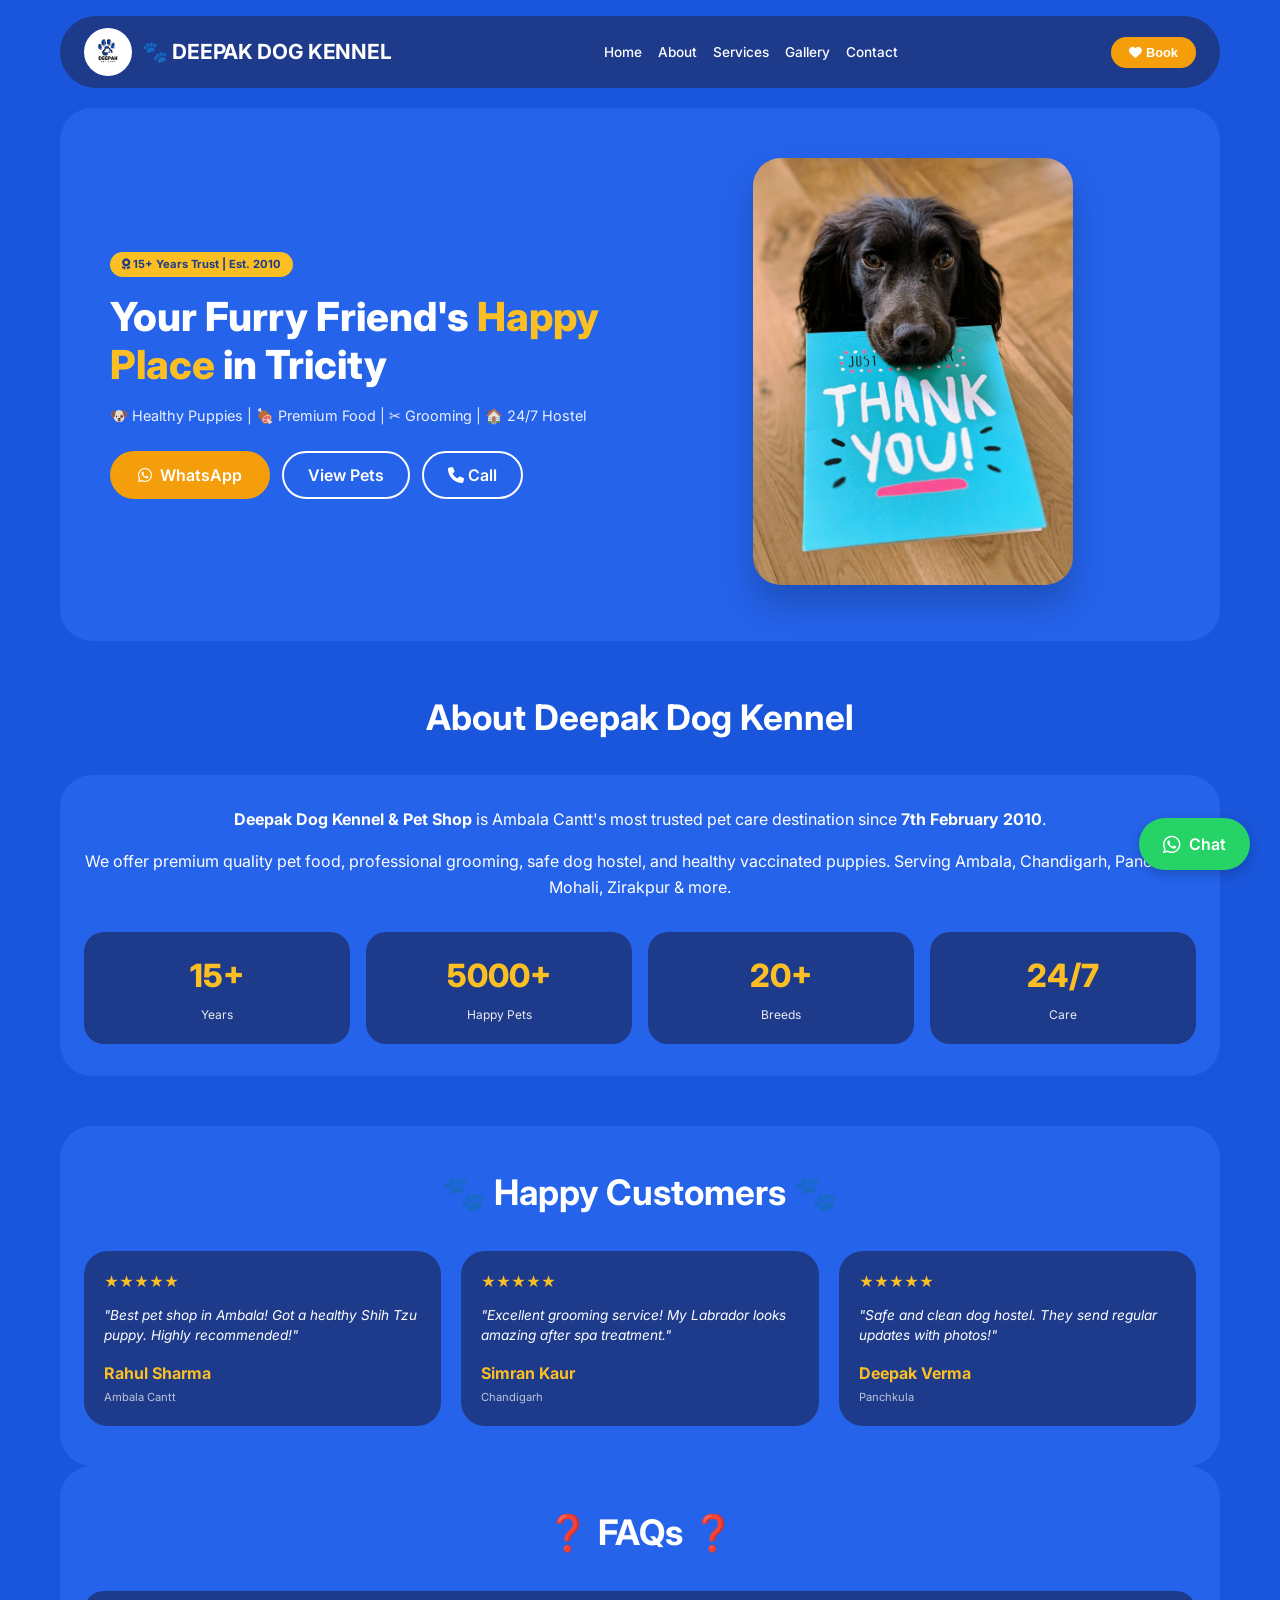
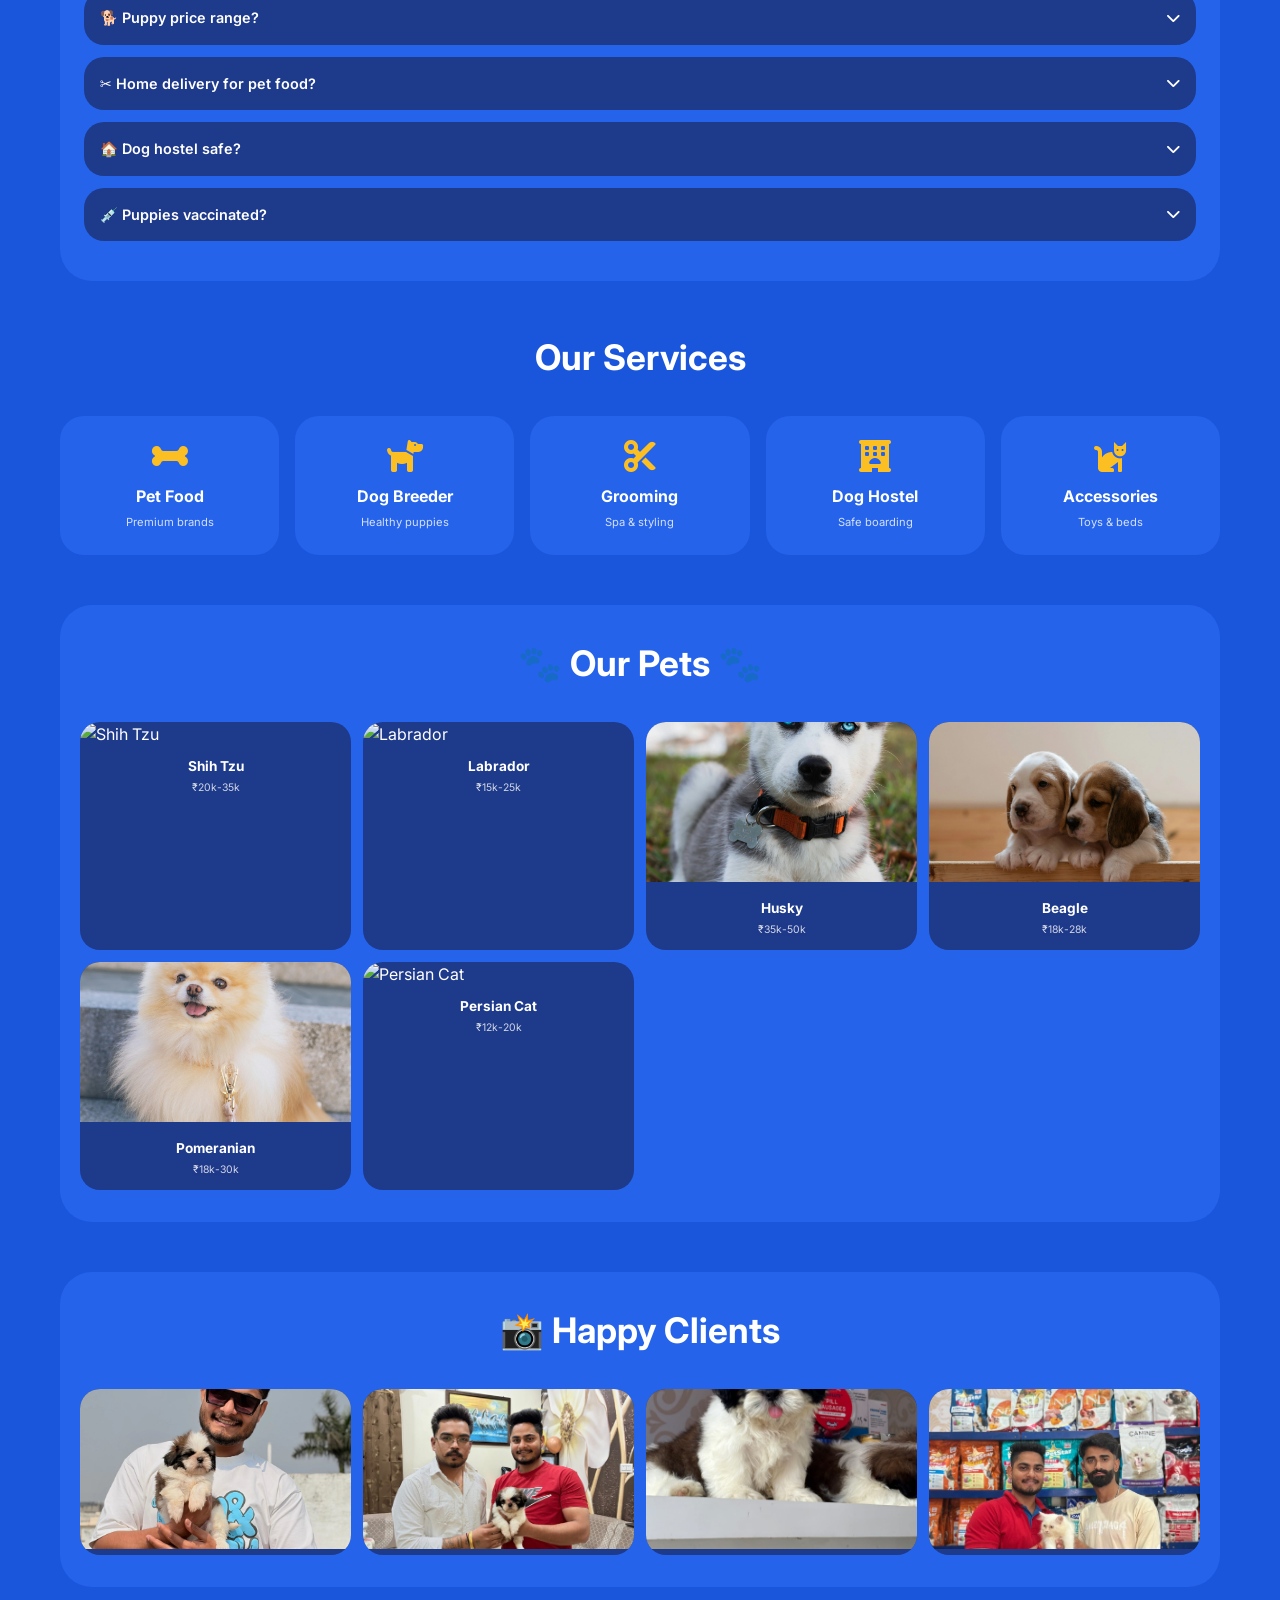
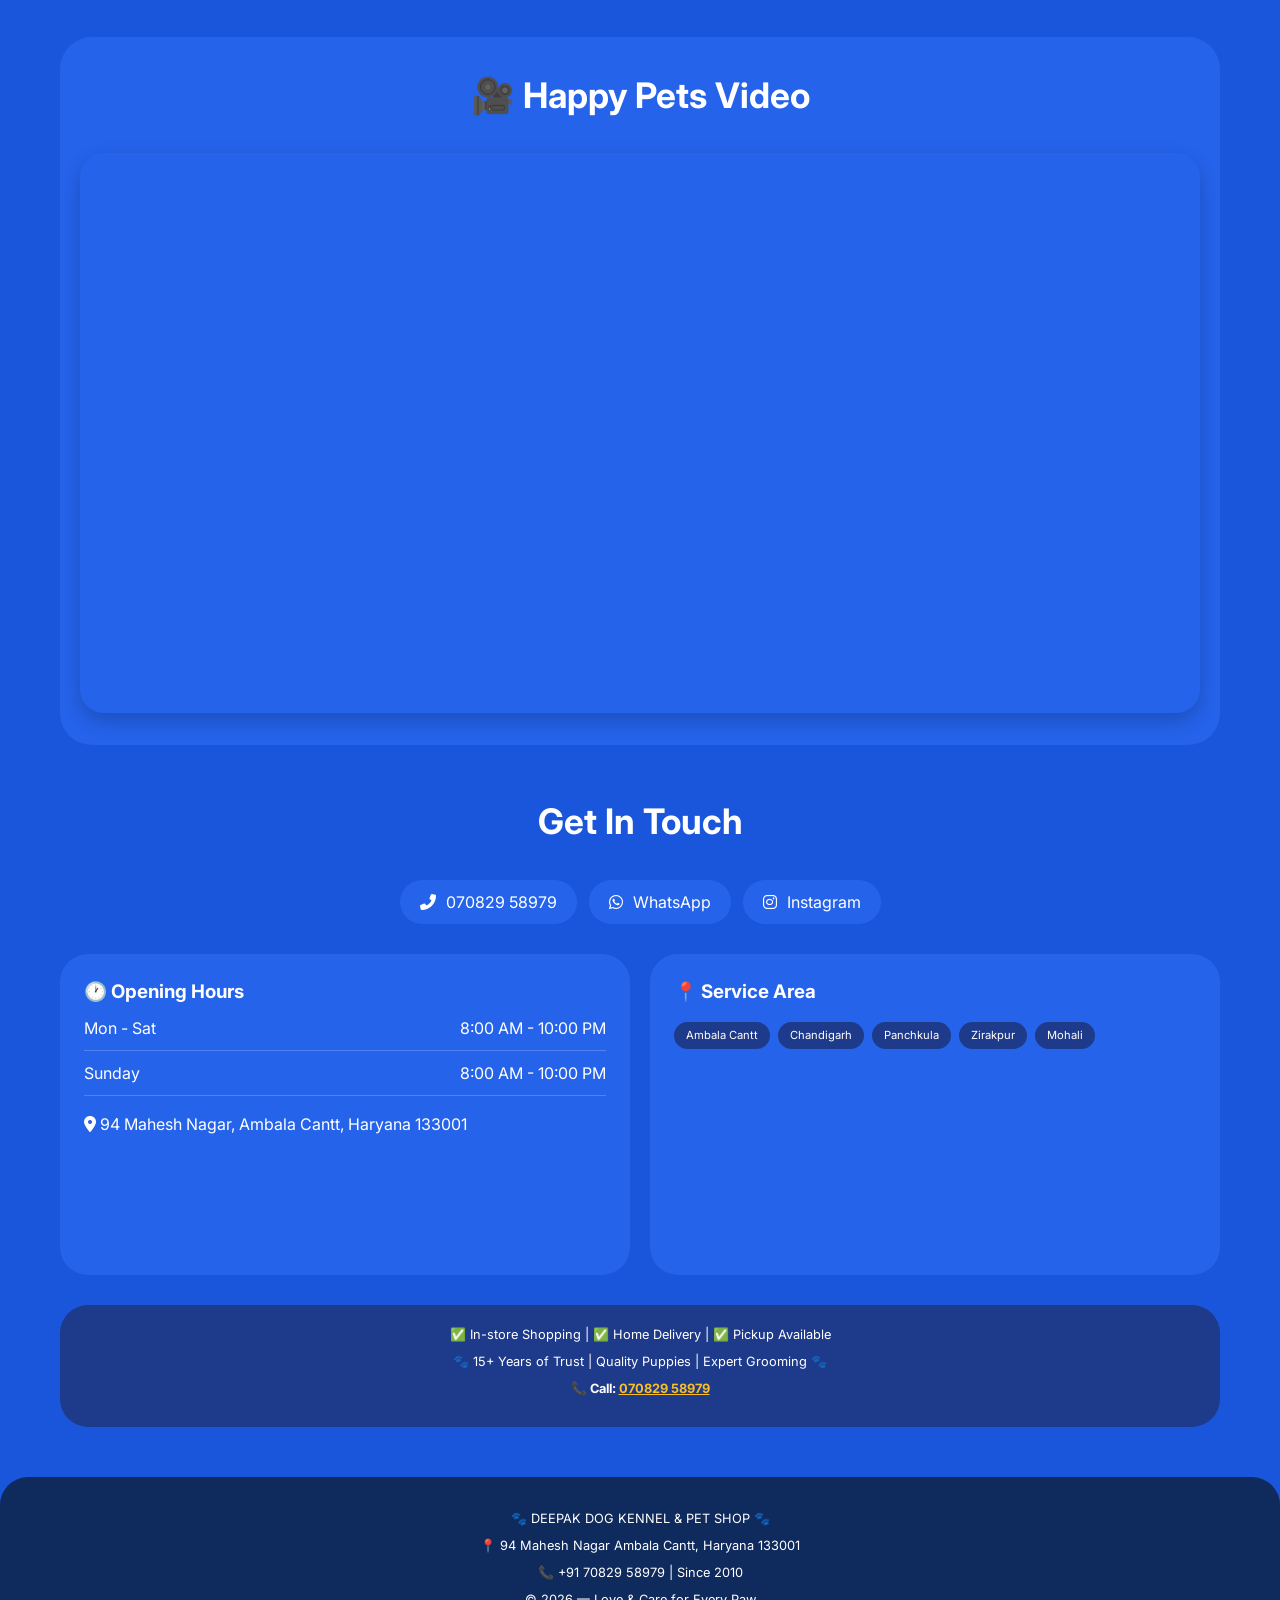
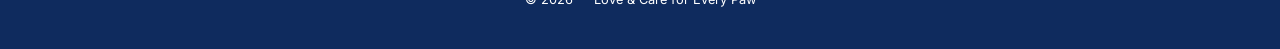
==== commit b64e76bd: "Complete website redesign with blue theme" ====
--- a/index.html
+++ b/index.html
@@ -1,10 +1,15 @@
 <!DOCTYPE html>
 <html lang="en">
 <head>
+  <meta name="google-site-verification" content="RyKDkxqp30uCk9JQmH8BJ5ZX-xDO5hsw821YbVyzTn0" />
   <meta charset="UTF-8">
   <meta name="viewport" content="width=device-width, initial-scale=1.0, viewport-fit=cover, user-scalable=yes">
   
-  <title>Deepak Dog Kennel & Pet Shop | Best Pet Shop in Ambala Cantt Since 2010</title>
+  <!-- Favicon -->
+  <link rel="icon" type="image/png" href="images/Deepak.png">
+  <link rel="shortcut icon" href="images/Deepak.png">
+  
+  <title>Deepak Dog Kennel & Pet Shop | Best Pet Shop in Ambala Cantt</title>
   <meta name="description" content="Deepak Dog Kennel & Pet Shop - Trusted pet shop in Ambala Cantt since 2010. Get healthy puppies, professional pet grooming, dog hostel, premium pet food & accessories. Call 07082958979">
   <meta name="keywords" content="dog kennel ambala, pet shop ambala cantt, dog breeder, pet grooming ambala, dog hostel ambala">
   <meta name="author" content="Deepak Dog Kennel">
@@ -15,25 +20,18 @@
   <meta property="og:type" content="website">
   <meta property="og:image" content="images/heroimg.webp">
   
-  <link href="https://fonts.googleapis.com/css2?family=Plus+Jakarta+Sans:wght@400;500;600;700;800&display=swap" rel="stylesheet">
+  <link href="https://fonts.googleapis.com/css2?family=Inter:wght@400;500;600;700;800&display=swap" rel="stylesheet">
   <link rel="stylesheet" href="https://cdnjs.cloudflare.com/ajax/libs/font-awesome/6.0.0-beta3/css/all.min.css">
   <link rel="stylesheet" href="index.css">
 </head>
 <body>
 
-<div class="bg-animation"></div>
-<div class="floating-pets">
-  <div class="floating-pet" style="bottom: 10%; left: 5%;">🐕</div>
-  <div class="floating-pet" style="top: 20%; right: 5%;">🐈</div>
-  <div class="floating-pet" style="bottom: 25%; right: 10%;">🐾</div>
-  <div class="floating-pet" style="top: 50%; left: 3%;">🐩</div>
-</div>
-
+<!-- Modal -->
 <div id="serviceModal" class="modal">
   <div class="modal-content">
     <h3 id="modalTitle">Service Details</h3>
     <p id="modalDesc">Detailed information about this service.</p>
-    <p><strong>📞 For more information, call us:</strong></p>
+    <p><strong>📞 Call us:</strong></p>
     <a href="tel:07082958979" class="modal-phone"><i class="fas fa-phone-alt"></i> 070829 58979</a>
     <br>
     <button class="close-modal" onclick="closeModal()">Close</button>
@@ -41,8 +39,10 @@
 </div>
 
 <div class="container">
+  <!-- Navbar -->
   <div class="navbar">
     <div class="logo">
+      <img src="images/Deepak.png" alt="Deepak Dog Kennel Logo" class="logo-img" onerror="this.style.display='none'">
       <h1>🐾 DEEPAK DOG KENNEL</h1>
     </div>
     <div class="nav-links">
@@ -58,16 +58,17 @@
   <!-- Hero Section -->
   <div id="home" class="hero">
     <div class="hero-text">
-      <div class="badge"><i class="fas fa-award"></i> 15+ Years of Trust | 7 Feb 2010</div>
+      <div class="badge"><i class="fas fa-award"></i> 15+ Years Trust | Est. 2010</div>
       <h1>Your Furry Friend's <span>Happy Place</span> in Tricity</h1>
-      <p>🐶 Healthy Puppies | 🍖 Premium Food | ✂️ Expert Grooming | 🏠 24/7 Hostel</p>
+      <p>🐶 Healthy Puppies | 🍖 Premium Food | ✂️ Grooming | 🏠 24/7 Hostel</p>
       <div class="hero-buttons">
-        <a href="https://wa.me/917082958979" target="_blank" class="btn-primary"><i class="fab fa-whatsapp"></i> WhatsApp Now</a>
-        <a href="#gallery" class="btn-outline">View Our Pets</a>
+        <a href="https://wa.me/917082958979" target="_blank" class="btn-primary"><i class="fab fa-whatsapp"></i> WhatsApp</a>
+        <a href="#gallery" class="btn-outline">View Pets</a>
+        <a href="tel:07082958979" class="btn-outline"><i class="fas fa-phone"></i> Call</a>
       </div>
     </div>
     <div class="hero-image">
-      <img src="images/heroimg.webp" alt="Deepak Dog Kennel Happy Pets">
+      <img src="images/heroimg.webp" alt="Deepak Dog Kennel">
     </div>
   </div>
 
@@ -76,7 +77,7 @@
     <h2 class="section-title">About Deepak Dog Kennel</h2>
     <div class="about-content">
       <p><strong>Deepak Dog Kennel & Pet Shop</strong> is Ambala Cantt's most trusted pet care destination since <strong>7th February 2010</strong>.</p>
-      <p>We offer <strong>premium quality pet food</strong>, professional <strong>grooming services</strong>, safe <strong>dog hostel</strong>, and <strong>healthy vaccinated puppies</strong>. Serving Ambala, Chandigarh, Panchkula, Mohali, Zirakpur & more.</p>
+      <p>We offer premium quality pet food, professional grooming, safe dog hostel, and healthy vaccinated puppies. Serving Ambala, Chandigarh, Panchkula, Mohali, Zirakpur & more.</p>
       
       <div class="stats-grid">
         <div class="stat-box"><div class="stat-number">15+</div><div class="stat-label">Years</div></div>
@@ -87,234 +88,138 @@
     </div>
   </div>
 
-  <!-- Testimonials Section - Indian Names -->
+  <!-- Testimonials -->
   <div class="testimonials-section">
-    <h2 class="section-title">🐾 What Our Happy Customers Say 🐾</h2>
+    <h2 class="section-title">🐾 Happy Customers 🐾</h2>
     <div class="testimonials-grid">
       <div class="testimonial-card">
         <div class="testimonial-stars">★★★★★</div>
-        <div class="testimonial-text">"Best pet shop in Ambala! I got a healthy Shih Tzu puppy from Deepak Kennel. The staff is very caring and professional. Highly recommended!"</div>
+        <div class="testimonial-text">"Best pet shop in Ambala! Got a healthy Shih Tzu puppy. Highly recommended!"</div>
         <div class="testimonial-name">Rahul Sharma</div>
         <div class="testimonial-location">Ambala Cantt</div>
       </div>
       <div class="testimonial-card">
         <div class="testimonial-stars">★★★★★</div>
-        <div class="testimonial-text">"Excellent grooming service! My Labrador looks amazing after the spa treatment. Very affordable prices and friendly staff."</div>
+        <div class="testimonial-text">"Excellent grooming service! My Labrador looks amazing after spa treatment."</div>
         <div class="testimonial-name">Simran Kaur</div>
         <div class="testimonial-location">Chandigarh</div>
       </div>
       <div class="testimonial-card">
         <div class="testimonial-stars">★★★★★</div>
-        <div class="testimonial-text">"Deepak Dog Kennel is like a second home for my pet. The hostel facility is clean and safe. They send regular updates with photos!"</div>
+        <div class="testimonial-text">"Safe and clean dog hostel. They send regular updates with photos!"</div>
         <div class="testimonial-name">Deepak Verma</div>
         <div class="testimonial-location">Panchkula</div>
       </div>
-      <div class="testimonial-card">
-        <div class="testimonial-stars">★★★★★</div>
-        <div class="testimonial-text">"Premium quality pet food at reasonable prices. Home delivery is very fast. My Persian cat loves the food from here!"</div>
-        <div class="testimonial-name">Ajay Singh</div>
-        <div class="testimonial-location">Mohali</div>
-      </div>
-      <div class="testimonial-card">
-        <div class="testimonial-stars">★★★★★</div>
-        <div class="testimonial-text">"Very knowledgeable breeders! They gave us complete health records and vaccination details for our Pomeranian puppy."</div>
-        <div class="testimonial-name">Priya Mehta</div>
-        <div class="testimonial-location">Zirakpur</div>
-      </div>
-      <div class="testimonial-card">
-        <div class="testimonial-stars">★★★★★</div>
-        <div class="testimonial-text">"Best pet accessories collection! Got a stylish collar and comfortable bed for my Husky. Quality products at great prices."</div>
-        <div class="testimonial-name">Neha Gupta</div>
-        <div class="testimonial-location">Ambala City</div>
-      </div>
-    </div>
-  </div>
-
-  <!-- FAQ Section -->
+    </div>
+  </div>
+
+  <!-- FAQ -->
   <div class="faq-section">
-    <h2 class="section-title">❓ Frequently Asked Questions ❓</h2>
+    <h2 class="section-title">❓ FAQs ❓</h2>
     <div class="faq-grid">
       <div class="faq-item" onclick="toggleFAQ(this)">
-        <div class="faq-question">
-          <span>🐕 What is the price range for puppies?</span>
-          <i class="fas fa-chevron-down"></i>
-        </div>
-        <div class="faq-answer">Puppy prices start from ₹15,000 to ₹50,000 depending on breed, age, and vaccination status. Shih Tzu (₹20,000-35,000), Labrador (₹15,000-25,000), Pomeranian (₹18,000-30,000), Husky (₹35,000-50,000). Call us for current availability and prices!</div>
-      </div>
-      <div class="faq-item" onclick="toggleFAQ(this)">
-        <div class="faq-question">
-          <span>✂️ Do you offer home delivery for pet food?</span>
-          <i class="fas fa-chevron-down"></i>
-        </div>
-        <div class="faq-answer">Yes! We offer free home delivery for pet food and accessories within Ambala Cantt. For nearby areas like Chandigarh, Panchkula, and Zirakpur, minimal delivery charges apply. Minimum order ₹500 for free delivery.</div>
-      </div>
-      <div class="faq-item" onclick="toggleFAQ(this)">
-        <div class="faq-question">
-          <span>🏠 Is the dog hostel safe and clean?</span>
-          <i class="fas fa-chevron-down"></i>
-        </div>
-        <div class="faq-answer">Absolutely! Our dog hostel has 24/7 CCTV surveillance, clean individual kennels, regular feeding schedule, daily exercise time, and trained caretakers. We also provide regular photo/video updates to owners. Just ₹300/day with food included.</div>
-      </div>
-      <div class="faq-item" onclick="toggleFAQ(this)">
-        <div class="faq-question">
-          <span>💉 Are the puppies vaccinated?</span>
-          <i class="fas fa-chevron-down"></i>
-        </div>
-        <div class="faq-answer">Yes! All our puppies come with complete vaccination records, deworming history, and health certificates. We ensure every puppy is healthy before adoption. We also provide first free vet consultation.</div>
-      </div>
-      <div class="faq-item" onclick="toggleFAQ(this)">
-        <div class="faq-question">
-          <span>🕐 What are your opening hours?</span>
-          <i class="fas fa-chevron-down"></i>
-        </div>
-        <div class="faq-answer">We are open 7 days a week from 8:00 AM to 10:00 PM. Sunday also open! You can visit anytime or call us for appointments. For emergencies, we are available 24/7 on phone.</div>
-      </div>
+        <div class="faq-question"><span>🐕 Puppy price range?</span><i class="fas fa-chevron-down"></i></div>
+        <div class="faq-answer">₹15,000 - ₹50,000 depending on breed. Shih Tzu: ₹20,000-35,000, Labrador: ₹15,000-25,000, Husky: ₹35,000-50,000.</div>
+      </div>
+      <div class="faq-item" onclick="toggleFAQ(this)">
+        <div class="faq-question"><span>✂️ Home delivery for pet food?</span><i class="fas fa-chevron-down"></i></div>
+        <div class="faq-answer">Yes! Free delivery in Ambala Cantt. For nearby areas, minimal charges apply. Minimum order ₹500.</div>
+      </div>
+      <div class="faq-item" onclick="toggleFAQ(this)">
+        <div class="faq-question"><span>🏠 Dog hostel safe?</span><i class="fas fa-chevron-down"></i></div>
+        <div class="faq-answer">24/7 CCTV, clean kennels, trained caretakers, regular updates. ₹300/day with food.</div>
+      </div>
+      <div class="faq-item" onclick="toggleFAQ(this)">
+        <div class="faq-question"><span>💉 Puppies vaccinated?</span><i class="fas fa-chevron-down"></i></div>
+        <div class="faq-answer">Yes! Complete vaccination records, deworming, health certificates, and first free vet consultation.</div>
+      </div>
+    </div>
+  </div>
+
+  <!-- Services -->
+  <div id="services" class="section">
+    <h2 class="section-title">Our Services</h2>
+    <div class="cards-grid">
+      <div class="service-card" onclick="showServiceDetails('Pet Food', 'Premium brands: Royal Canin, Pedigree, Whiskas, Farmina. Home delivery available.')">
+        <i class="fas fa-bone"></i><h3>Pet Food</h3><p>Premium brands</p>
+      </div>
+      <div class="service-card" onclick="showServiceDetails('Dog Breeder', 'Healthy puppies: Shih Tzu, Labrador, Pomeranian, Husky, German Shepherd.')">
+        <i class="fas fa-dog"></i><h3>Dog Breeder</h3><p>Healthy puppies</p>
+      </div>
+      <div class="service-card" onclick="showServiceDetails('Grooming', 'Bath, haircut, nail trim, ear cleaning. Starts at ₹499.')">
+        <i class="fas fa-cut"></i><h3>Grooming</h3><p>Spa & styling</p>
+      </div>
+      <div class="service-card" onclick="showServiceDetails('Dog Hostel', '24/7 care, individual kennels, medical care. ₹300/day.')">
+        <i class="fas fa-hotel"></i><h3>Dog Hostel</h3><p>Safe boarding</p>
+      </div>
+      <div class="service-card" onclick="showServiceDetails('Accessories', 'Collars, leashes, toys, beds, bowls, grooming kits.')">
+        <i class="fas fa-cat"></i><h3>Accessories</h3><p>Toys & beds</p>
+      </div>
+    </div>
+  </div>
+
+  <!-- Gallery -->
+  <div id="gallery" class="section pet-showcase">
+    <h2 class="section-title">🐾 Our Pets 🐾</h2>
+    <div class="pet-gallery-grid">
+      <div class="pet-card" onclick="openWhatsAppPet('Shih Tzu')"><img src="images/shihtzu.jpg" alt="Shih Tzu"><h4>Shih Tzu</h4><p>₹20k-35k</p></div>
+      <div class="pet-card" onclick="openWhatsAppPet('Labrador')"><img src="images/labrador.webp" alt="Labrador"><h4>Labrador</h4><p>₹15k-25k</p></div>
+      <div class="pet-card" onclick="openWhatsAppPet('Husky')"><img src="images/husky.webp" alt="Husky"><h4>Husky</h4><p>₹35k-50k</p></div>
+      <div class="pet-card" onclick="openWhatsAppPet('Beagle')"><img src="images/begal.webp" alt="Beagle"><h4>Beagle</h4><p>₹18k-28k</p></div>
+      <div class="pet-card" onclick="openWhatsAppPet('Pomeranian')"><img src="images/pomerian.webp" alt="Pomeranian"><h4>Pomeranian</h4><p>₹18k-30k</p></div>
+      <div class="pet-card" onclick="openWhatsAppPet('Persian Cat')"><img src="images/cat1.webp" alt="Persian Cat"><h4>Persian Cat</h4><p>₹12k-20k</p></div>
     </div>
   </div>
 
   <!-- Happy Clients Gallery -->
   <div class="section pet-showcase">
-    <h2 class="section-title">🐾 Our Happy Clients Gallery 🐾</h2>
+    <h2 class="section-title">📸 Happy Clients</h2>
     <div class="pet-gallery-grid">
-      <div class="pet-card">
-        <img src="images/Happyclient3.jpeg" alt="Happy pet client">
-      </div>
-      <div class="pet-card">
-        <img src="images/Happyclient2.jpeg" alt="Happy pet client">
-      </div>
-      <div class="pet-card">
-        <img src="images/Happyclient4.jpeg" alt="Happy pet client">
-      </div>
-      <div class="pet-card">
-        <img src="images/Happyclient5.jpeg" alt="Happy pet client">
-      </div>
-      <div class="pet-card">
-        <img src="images/Happyclient6 (2).jpeg" alt="Happy pet client">
-      </div>
-      <div class="pet-card">
-        <img src="images/Happyclient6.jpeg" alt="Happy pet client">
-      </div>
-    </div>
-  </div>
-
-  <!-- Video Section -->
+      <div class="pet-card"><img src="images/Happyclient3.jpeg" alt="Happy client"></div>
+      <div class="pet-card"><img src="images/Happyclient2.jpeg" alt="Happy client"></div>
+      <div class="pet-card"><img src="images/Happyclient4.jpeg" alt="Happy client"></div>
+      <div class="pet-card"><img src="images/Happyclient5.jpeg" alt="Happy client"></div>
+    </div>
+  </div>
+
+  <!-- Video -->
   <div class="video-showcase">
-    <h2 class="section-title">🎥 See Our Happy Pets 🎥</h2>
+    <h2 class="section-title">🎥 Happy Pets Video</h2>
     <div class="video-container">
       <video src="images/Happyclient1.mp4" autoplay muted loop playsinline></video>
     </div>
-    <p class="video-caption">Watch our happy pets enjoying their stay at Deepak Dog Kennel</p>
-  </div>
-
-  <!-- Services Section -->
-  <div id="services" class="section">
-    <h2 class="section-title">Our Premium Services</h2>
-    <div class="cards-grid">
-      <div class="service-card" onclick="showServiceDetails('Pet Food Shop', 'Premium quality pet food from Royal Canin, Pedigree, Whiskas, Farmina. Fresh, authentic, home delivery available.')">
-        <i class="fas fa-bone"></i>
-        <h3>Pet Food Shop</h3>
-        <p>Premium brands</p>
-      </div>
-      <div class="service-card" onclick="showServiceDetails('Dog Breeder', 'Healthy, vaccinated puppies: Shih Tzu, Labrador, Pomeranian, Husky, German Shepherd, Beagle, Golden Retriever. Complete health records.')">
-        <i class="fas fa-dog"></i>
-        <h3>Dog Breeder</h3>
-        <p>Healthy puppies</p>
-      </div>
-      <div class="service-card" onclick="showServiceDetails('Pet Grooming', 'Professional grooming: bath, haircut, nail trimming, ear cleaning, teeth brushing. Starts at ₹499.')">
-        <i class="fas fa-cut"></i>
-        <h3>Pet Grooming</h3>
-        <p>Spa & styling</p>
-      </div>
-      <div class="service-card" onclick="showServiceDetails('Dog Hostel', 'Safe boarding with 24/7 care. Individual kennels, regular feeding, exercise, medical care. ₹300/day.')">
-        <i class="fas fa-hotel"></i>
-        <h3>Dog Hostel</h3>
-        <p>Safe boarding</p>
-      </div>
-      <div class="service-card" onclick="showServiceDetails('Pet Accessories', 'Collars, leashes, toys, beds, carriers, bowls, grooming kits. Premium quality products.')">
-        <i class="fas fa-cat"></i>
-        <h3>Accessories</h3>
-        <p>Toys & beds</p>
-      </div>
-    </div>
-  </div>
-
-  <!-- Pet Breeds Gallery -->
-  <div id="gallery" class="section pet-showcase">
-    <h2 class="section-title">🐾 Meet Our Lovely Family 🐾</h2>
-    <div class="pet-gallery-grid">
-      <div class="pet-card" onclick="openWhatsAppPet('Shih Tzu')">
-        <img src="images/shihtzu.jpg" alt="Shih Tzu">
-        <h4>Shih Tzu</h4>
-        <p>₹20,000 - ₹35,000</p>
-      </div>
-      <div class="pet-card" onclick="openWhatsAppPet('Labrador')">
-        <img src="images/labrador.webp" alt="Labrador">
-        <h4>Labrador</h4>
-        <p>₹15,000 - ₹25,000</p>
-      </div>
-      <div class="pet-card" onclick="openWhatsAppPet('Husky')">
-        <img src="images/husky.webp" alt="Husky">
-        <h4>Husky</h4>
-        <p>₹35,000 - ₹50,000</p>
-      </div>
-      <div class="pet-card" onclick="openWhatsAppPet('Beagle')">
-        <img src="images/begal.webp" alt="Beagle">
-        <h4>Beagle</h4>
-        <p>₹18,000 - ₹28,000</p>
-      </div>
-      <div class="pet-card" onclick="openWhatsAppPet('Pomeranian')">
-        <img src="images/pomerian.webp" alt="Pomeranian">
-        <h4>Pomeranian</h4>
-        <p>₹18,000 - ₹30,000</p>
-      </div>
-      <div class="pet-card" onclick="openWhatsAppPet('Persian Cat')">
-        <img src="images/cat1.webp" alt="Persian Cat">
-        <h4>Persian Cat</h4>
-        <p>₹12,000 - ₹20,000</p>
-      </div>
-      <div class="pet-card" onclick="openWhatsAppPet('Cat')">
-        <img src="images/cat2.webp" alt="Cat">
-        <h4>Cat</h4>
-        <p>₹8,000 - ₹15,000</p>
-      </div>
-      <div class="pet-card" onclick="openWhatsAppPet('Various Breeds')">
-        <img src="images/alldog.webp" alt="Various Breeds">
-        <h4>More Breeds</h4>
-        <p>Call for Details</p>
-      </div>
-    </div>
-  </div>
-
-  <!-- Contact Section -->
+  </div>
+
+  <!-- Contact -->
   <div id="contact" class="section">
     <h2 class="section-title">Get In Touch</h2>
     <div class="contact-row">
-      <div class="contact-chip"><i class="fas fa-phone-alt"></i> <a href="tel:07082958979">Call: 070829 58979</a></div>
-      <div class="contact-chip"><i class="fab fa-whatsapp"></i> <a href="https://wa.me/917082958979">WhatsApp Chat</a></div>
-      <div class="contact-chip"><i class="fab fa-instagram"></i> <a href="https://www.instagram.com/deepak_verma044" target="_blank">Instagram</a></div>
+      <div class="contact-chip"><i class="fas fa-phone-alt"></i> <a href="tel:07082958979">070829 58979</a></div>
+      <div class="contact-chip"><i class="fab fa-whatsapp"></i> <a href="https://wa.me/917082958979">WhatsApp</a></div>
+      <div class="contact-chip"><i class="fab fa-instagram"></i> <a href="https://www.instagram.com/deepak_verma044">Instagram</a></div>
     </div>
     
     <div class="info-grid">
       <div class="info-box">
-        <h3><i class="far fa-clock"></i> Opening Hours</h3>
-        <div class="hours-row"><span>Monday - Saturday</span><span>08:00 – 22:00</span></div>
-        <div class="hours-row"><span>Sunday</span><span>08:00 – 22:00</span></div>
-        <p style="margin-top: 15px;"><i class="fas fa-map-marker-alt"></i> <strong>📍 94 Mahesh Nagar Ambala Cantt, Haryana 133001</strong></p>
+        <h3>🕐 Opening Hours</h3>
+        <div class="hours-row"><span>Mon - Sat</span><span>8:00 AM - 10:00 PM</span></div>
+        <div class="hours-row"><span>Sunday</span><span>8:00 AM - 10:00 PM</span></div>
+        <p style="margin-top: 16px;"><i class="fas fa-map-marker-alt"></i> 94 Mahesh Nagar, Ambala Cantt, Haryana 133001</p>
       </div>
       <div class="info-box">
-        <h3><i class="fas fa-map-marked-alt"></i> Service Area</h3>
+        <h3>📍 Service Area</h3>
         <div class="service-area-list">
-          <span class="area-tag">Ambala Cantt</span><span class="area-tag">Chandigarh</span><span class="area-tag">Zirakpur</span>
-          <span class="area-tag">Panchkula</span><span class="area-tag">Mohali</span><span class="area-tag">New Delhi</span>
+          <span class="area-tag">Ambala Cantt</span><span class="area-tag">Chandigarh</span><span class="area-tag">Panchkula</span>
+          <span class="area-tag">Zirakpur</span><span class="area-tag">Mohali</span>
         </div>
-        <iframe src="https://maps.google.com/maps?q=94%20Mahesh%20Nagar%20Ambala%20Cantt&output=embed" title="Location"></iframe>
+        <iframe src="https://maps.google.com/maps?q=94%20Mahesh%20Nagar%20Ambala%20Cantt&output=embed"></iframe>
       </div>
     </div>
 
     <div class="highlight-box">
       <p>✅ In-store Shopping | ✅ Home Delivery | ✅ Pickup Available</p>
-      <p>🐾 15+ Years of Trust | Quality Puppies | Expert Grooming | Safe Boarding 🐾</p>
-      <p><strong>📞 For any inquiry, call us at <a href="tel:07082958979" style="color:#FFD89B;">070829 58979</a></strong></p>
+      <p>🐾 15+ Years of Trust | Quality Puppies | Expert Grooming 🐾</p>
+      <p><strong>📞 Call: <a href="tel:07082958979" style="color:#fbbf24;">070829 58979</a></strong></p>
     </div>
   </div>
 </div>
@@ -322,14 +227,14 @@
 <footer>
   <p>🐾 DEEPAK DOG KENNEL & PET SHOP 🐾</p>
   <p>📍 94 Mahesh Nagar Ambala Cantt, Haryana 133001</p>
-  <p>📞 +91 70829 58979 | Since 7th February 2010</p>
+  <p>📞 +91 70829 58979 | Since 2010</p>
   <p>© 2026 — Love & Care for Every Paw</p>
 </footer>
 
-<!-- AI WhatsApp Avatar Button -->
+<!-- WhatsApp Button -->
 <div class="whatsapp-float" id="whatsappBtn">
-  <div class="whatsapp-avatar">🤖</div>
-  <div class="whatsapp-text">Ask AI Assistant</div>
+  <i class="fab fa-whatsapp fa-lg"></i>
+  <span>Chat</span>
 </div>
 
 <script>
@@ -339,7 +244,7 @@
 
   function showServiceDetails(title, description) {
     document.getElementById('modalTitle').innerText = title;
-    document.getElementById('modalDesc').innerHTML = description + '<br><br><strong>📞 Call us anytime: 070829 58979</strong>';
+    document.getElementById('modalDesc').innerHTML = description + '<br><br><strong>📞 Call: 070829 58979</strong>';
     document.getElementById('serviceModal').style.display = 'flex';
   }
 
@@ -353,9 +258,9 @@
     }
   }
 
-  document.getElementById('whatsappBtn').onclick = () => window.open('https://wa.me/917082958979?text=Hi%20Deepak%20Dog%20Kennel!%20I%20need%20info%20about%20puppies,%20grooming%20or%20boarding.%20Please%20help!', '_blank');
-  
-  window.openWhatsAppPet = (breed) => window.open(`https://wa.me/917082958979?text=Hi!%20I'm%20interested%20in%20adopting%20a%20${breed}.%20Please%20share%20details%20and%20price.`, '_blank');
+  document.getElementById('whatsappBtn').onclick = () => window.open('https://wa.me/917082958979?text=Hi%20Deepak%20Dog%20Kennel!%20I%20need%20info%20about%20your%20services.', '_blank');
+  
+  window.openWhatsAppPet = (breed) => window.open(`https://wa.me/917082958979?text=Hi!%20I'm%20interested%20in%20${breed}.%20Please%20share%20details.`, '_blank');
   
   document.querySelectorAll('a[href^="#"]').forEach(a => a.onclick = function(e) {
     const t = document.querySelector(this.getAttribute('href'));
--- a/index.css
+++ b/index.css
@@ -5,287 +5,160 @@
 }
 
 body {
-  font-family: 'Plus Jakarta Sans', sans-serif;
-  background: linear-gradient(135deg, #0f0c29, #302b63, #24243e);
-  color: #fff;
-  overflow-x: hidden;
+  font-family: 'Inter', system-ui, -apple-system, 'Segoe UI', Roboto, sans-serif;
+  background: #1a56db;
+  color: #ffffff;
   scroll-behavior: smooth;
-}
-
-/* Mobile First - Responsive Breakpoints */
-:root {
-  --mobile: 375px;
-  --tablet: 768px;
-  --desktop: 1024px;
-  --large: 1280px;
-}
-
-/* Animated Background */
-.bg-animation {
-  position: fixed;
-  top: 0;
-  left: 0;
-  width: 100%;
-  height: 100%;
-  z-index: -2;
-  background: linear-gradient(-45deg, #ee7752, #e73c7e, #23a6d5, #23d5ab);
-  background-size: 400% 400%;
-  animation: gradientBG 15s ease infinite;
-}
-
-@keyframes gradientBG {
-  0% { background-position: 0% 50%; }
-  50% { background-position: 100% 50%; }
-  100% { background-position: 0% 50%; }
-}
-
-.floating-pets {
-  position: fixed;
-  bottom: 0;
-  left: 0;
-  width: 100%;
-  height: 100%;
-  pointer-events: none;
-  z-index: -1;
-}
-
-.floating-pet {
-  position: absolute;
-  font-size: 2rem;
-  opacity: 0.08;
-  animation: floatPet 20s infinite ease-in-out;
-}
-
-@media (min-width: 768px) {
-  .floating-pet {
-    font-size: 2.5rem;
-    opacity: 0.1;
-  }
-}
-
-@keyframes floatPet {
-  0%, 100% { transform: translateY(0) rotate(0deg); }
-  50% { transform: translateY(-50px) rotate(10deg); }
+  line-height: 1.5;
 }
 
 .container {
   width: 100%;
-  max-width: 1300px;
+  max-width: 1200px;
   margin: 0 auto;
-  padding: 0 16px;
-  position: relative;
-  z-index: 2;
-}
-
-@media (min-width: 768px) {
-  .container {
-    padding: 0 24px;
-  }
-}
-
-@media (min-width: 1024px) {
-  .container {
-    padding: 0 32px;
-  }
-}
-
-/* Navbar - Mobile First */
+  padding: 0 20px;
+}
+
+/* ========== NAVBAR ========== */
 .navbar {
   display: flex;
   justify-content: space-between;
   align-items: center;
+  background: #1e3a8a;
+  padding: 12px 24px;
+  border-radius: 60px;
+  margin: 16px 0;
   flex-wrap: wrap;
-  background: rgba(255, 255, 255, 0.1);
-  backdrop-filter: blur(12px);
-  border-radius: 50px;
-  margin: 12px 0;
-  padding: 10px 16px;
-  border: 1px solid rgba(255,255,255,0.2);
-}
-
-@media (min-width: 768px) {
-  .navbar {
-    margin: 15px 0;
-    padding: 12px 24px;
-  }
+  gap: 12px;
+}
+
+.logo {
+  display: flex;
+  align-items: center;
+  gap: 10px;
+}
+
+.logo-img {
+  width: 40px;
+  height: 40px;
+  object-fit: contain;
+  border-radius: 50%;
 }
 
 .logo h1 {
-  font-size: 0.85rem;
-  font-weight: 800;
-  background: linear-gradient(135deg, #FFD89B, #C7E9FB);
-  -webkit-background-clip: text;
-  background-clip: text;
-  color: transparent;
-}
-
-@media (min-width: 480px) {
-  .logo h1 {
-    font-size: 1rem;
-  }
+  font-size: 1rem;
+  font-weight: 700;
+  letter-spacing: -0.3px;
 }
 
 @media (min-width: 768px) {
   .logo h1 {
     font-size: 1.3rem;
   }
+  .logo-img {
+    width: 48px;
+    height: 48px;
+  }
 }
 
 .nav-links {
   display: flex;
-  gap: 10px;
-}
-
-@media (min-width: 768px) {
-  .nav-links {
-    gap: 20px;
-  }
+  gap: 16px;
+  flex-wrap: wrap;
 }
 
 .nav-links a {
+  color: white;
   text-decoration: none;
-  color: white;
+  font-weight: 500;
+  font-size: 0.85rem;
+  transition: opacity 0.2s;
+}
+
+.nav-links a:hover {
+  opacity: 0.8;
+}
+
+.btn-cta {
+  background: #f59e0b;
+  color: white;
+  border: none;
+  padding: 8px 18px;
+  border-radius: 40px;
   font-weight: 600;
-  font-size: 0.7rem;
-  transition: 0.3s;
-}
-
-@media (min-width: 768px) {
-  .nav-links a {
-    font-size: 0.9rem;
-  }
-}
-
-.btn-cta {
-  background: linear-gradient(135deg, #FF6B6B, #FF8E53);
-  padding: 5px 12px;
-  border-radius: 40px;
-  color: white;
-  border: none;
-  font-weight: bold;
-  font-size: 0.7rem;
+  font-size: 0.8rem;
   cursor: pointer;
-}
-
-@media (min-width: 768px) {
-  .btn-cta {
-    padding: 8px 20px;
-    font-size: 0.85rem;
-  }
-}
-
-/* Hero Section - Mobile First */
+  transition: background 0.2s;
+}
+
+.btn-cta:hover {
+  background: #d97706;
+}
+
+/* ========== HERO SECTION ========== */
 .hero {
   display: flex;
   flex-direction: column;
   align-items: center;
-  gap: 25px;
+  gap: 30px;
+  background: #2563eb;
+  border-radius: 32px;
+  padding: 40px 24px;
   margin: 20px 0 40px;
-  background: rgba(255,255,255,0.08);
-  backdrop-filter: blur(12px);
-  border-radius: 30px;
-  padding: 25px 20px;
-  border: 1px solid rgba(255,255,255,0.15);
-}
-
-@media (min-width: 768px) {
-  .hero {
-    gap: 30px;
-    margin: 30px 0 50px;
-    border-radius: 40px;
-    padding: 35px 30px;
-  }
+  text-align: center;
 }
 
 @media (min-width: 992px) {
   .hero {
     flex-direction: row;
+    text-align: left;
     padding: 50px;
-    gap: 50px;
   }
 }
 
 .hero-text {
   flex: 1;
-  text-align: center;
-}
-
-@media (min-width: 992px) {
-  .hero-text {
-    text-align: left;
-  }
 }
 
 .badge {
-  background: linear-gradient(135deg, #FFD89B, #C7E9FB);
+  background: #fbbf24;
+  color: #1e3a8a;
   display: inline-block;
   padding: 4px 12px;
-  border-radius: 40px;
-  font-size: 0.65rem;
-  font-weight: bold;
-  color: #1a1a2e;
-  margin-bottom: 12px;
-}
-
-@media (min-width: 768px) {
-  .badge {
-    padding: 5px 15px;
-    font-size: 0.7rem;
-    margin-bottom: 15px;
-  }
+  border-radius: 30px;
+  font-size: 0.7rem;
+  font-weight: 700;
+  margin-bottom: 16px;
 }
 
 .hero-text h1 {
-  font-size: 1.5rem;
+  font-size: 1.8rem;
   font-weight: 800;
-  line-height: 1.3;
-  margin-bottom: 12px;
-}
-
-@media (min-width: 480px) {
+  line-height: 1.2;
+  margin-bottom: 16px;
+}
+
+@media (min-width: 768px) {
   .hero-text h1 {
-    font-size: 1.8rem;
-  }
-}
-
-@media (min-width: 768px) {
-  .hero-text h1 {
-    font-size: 2.2rem;
-  }
-}
-
-@media (min-width: 992px) {
-  .hero-text h1 {
-    font-size: 3.2rem !important;
+    font-size: 2.5rem;
   }
 }
 
 .hero-text h1 span {
-  background: linear-gradient(135deg, #FFD89B, #C7E9FB);
-  -webkit-background-clip: text;
-  background-clip: text;
-  color: transparent;
+  color: #fbbf24;
 }
 
 .hero-text p {
-  font-size: 0.8rem;
-  margin-bottom: 20px;
+  font-size: 0.9rem;
+  margin-bottom: 24px;
   opacity: 0.9;
-  line-height: 1.4;
-}
-
-@media (min-width: 768px) {
-  .hero-text p {
-    font-size: 0.9rem;
-    line-height: 1.5;
-  }
 }
 
 .hero-buttons {
   display: flex;
-  gap: 10px;
+  gap: 12px;
+  flex-wrap: wrap;
   justify-content: center;
-  flex-wrap: wrap;
 }
 
 @media (min-width: 992px) {
@@ -295,43 +168,35 @@
 }
 
 .btn-primary {
-  background: linear-gradient(135deg, #FF6B6B, #FF8E53);
-  padding: 10px 18px;
+  background: #f59e0b;
+  color: white;
+  padding: 12px 28px;
   border-radius: 50px;
   text-decoration: none;
-  color: white;
-  font-weight: bold;
-  font-size: 0.75rem;
+  font-weight: 600;
   display: inline-flex;
   align-items: center;
-  gap: 6px;
-  transition: all 0.3s;
-}
-
-@media (min-width: 768px) {
-  .btn-primary {
-    padding: 12px 24px;
-    font-size: 0.85rem;
-    gap: 8px;
-  }
+  gap: 8px;
+  transition: background 0.2s;
+}
+
+.btn-primary:hover {
+  background: #d97706;
 }
 
 .btn-outline {
-  border: 2px solid #FFD89B;
-  padding: 8px 18px;
+  border: 2px solid white;
+  background: transparent;
+  padding: 10px 24px;
   border-radius: 50px;
   text-decoration: none;
   color: white;
-  font-weight: bold;
-  font-size: 0.75rem;
-  transition: 0.3s;
-}
-
-@media (min-width: 768px) {
-  .btn-outline {
-    padding: 10px 22px;
-    font-size: 0.85rem;
-  }
+  font-weight: 600;
+  transition: background 0.2s;
+}
+
+.btn-outline:hover {
+  background: rgba(255,255,255,0.1);
 }
 
 .hero-image {
@@ -341,145 +206,73 @@
 
 .hero-image img {
   width: 90%;
-  max-width: 280px;
-  height: auto;
-  border-radius: 30px;
-  box-shadow: 0 20px 35px rgba(0,0,0,0.25);
-  border: 3px solid rgba(255,255,255,0.25);
-  animation: floatImage 3s infinite ease;
-}
-
-@media (min-width: 768px) {
-  .hero-image img {
-    max-width: 350px;
-    border-radius: 35px;
-  }
-}
-
-@keyframes floatImage {
-  0%, 100% { transform: translateY(0); }
-  50% { transform: translateY(-12px); }
-}
-
-/* Section Styles */
+  max-width: 320px;
+  border-radius: 28px;
+  box-shadow: 0 20px 35px rgba(0,0,0,0.2);
+}
+
+/* ========== SECTION STYLES ========== */
 .section {
-  margin: 40px 0;
-}
-
-@media (min-width: 768px) {
-  .section {
-    margin: 60px 0;
-  }
+  margin: 50px 0;
 }
 
 .section-title {
   text-align: center;
-  font-size: 1.5rem;
-  font-weight: 800;
-  margin-bottom: 25px;
-}
-
-@media (min-width: 768px) {
-  .section-title {
-    font-size: 1.8rem;
-    margin-bottom: 35px;
-  }
-}
-
-@media (min-width: 1024px) {
+  font-size: 1.8rem;
+  font-weight: 700;
+  margin-bottom: 32px;
+}
+
+@media (min-width: 768px) {
   .section-title {
     font-size: 2.2rem;
   }
 }
 
-.section-title:after {
-  content: '';
-  width: 50px;
-  height: 3px;
-  background: linear-gradient(90deg, #FFD89B, #C7E9FB);
-  display: block;
-  margin: 10px auto 0;
-  border-radius: 2px;
-}
-
-@media (min-width: 768px) {
-  .section-title:after {
-    width: 60px;
-    margin: 12px auto 0;
-  }
-}
-
-/* About Section */
+/* ========== ABOUT SECTION ========== */
 .about-content {
-  background: rgba(255,255,255,0.08);
-  backdrop-filter: blur(10px);
-  border-radius: 30px;
-  padding: 25px 20px;
-  text-align: center;
-}
-
-@media (min-width: 768px) {
-  .about-content {
-    padding: 35px;
-  }
+  background: #2563eb;
+  border-radius: 32px;
+  padding: 32px 24px;
+  text-align: center;
 }
 
 .about-content p {
-  font-size: 0.85rem;
+  font-size: 0.9rem;
   line-height: 1.6;
   margin-bottom: 16px;
-  opacity: 0.9;
 }
 
 @media (min-width: 768px) {
   .about-content p {
     font-size: 1rem;
-    line-height: 1.7;
-    margin-bottom: 20px;
-  }
-}
-
-/* Stats Grid */
+  }
+}
+
 .stats-grid {
   display: grid;
   grid-template-columns: repeat(2, 1fr);
-  gap: 15px;
-  margin-top: 25px;
-}
-
-@media (min-width: 768px) {
-  .stats-grid {
-    gap: 20px;
-    margin-top: 30px;
-  }
-}
-
-@media (min-width: 1024px) {
+  gap: 16px;
+  margin-top: 32px;
+}
+
+@media (min-width: 768px) {
   .stats-grid {
     grid-template-columns: repeat(4, 1fr);
   }
 }
 
 .stat-box {
-  background: rgba(255,255,255,0.1);
+  background: #1e3a8a;
   border-radius: 20px;
-  padding: 15px;
-  text-align: center;
-}
-
-@media (min-width: 768px) {
-  .stat-box {
-    padding: 20px;
-  }
+  padding: 20px;
+  text-align: center;
 }
 
 .stat-number {
-  font-size: 1.5rem;
+  font-size: 1.8rem;
   font-weight: 800;
-  background: linear-gradient(135deg, #FFD89B, #C7E9FB);
-  -webkit-background-clip: text;
-  background-clip: text;
-  color: transparent;
+  color: #fbbf24;
 }
 
 @media (min-width: 768px) {
@@ -489,218 +282,130 @@
 }
 
 .stat-label {
-  font-size: 0.7rem;
-  margin-top: 5px;
-  opacity: 0.8;
-}
-
-@media (min-width: 768px) {
-  .stat-label {
-    font-size: 0.8rem;
-  }
-}
-
-/* Services Cards */
+  font-size: 0.75rem;
+  margin-top: 6px;
+  opacity: 0.9;
+}
+
+/* ========== SERVICES CARDS ========== */
 .cards-grid {
   display: grid;
-  grid-template-columns: repeat(auto-fit, minmax(140px, 1fr));
-  gap: 12px;
-}
-
-@media (min-width: 768px) {
-  .cards-grid {
-    gap: 20px;
-  }
+  grid-template-columns: repeat(auto-fit, minmax(150px, 1fr));
+  gap: 16px;
 }
 
 .service-card {
-  background: rgba(255,255,255,0.08);
-  backdrop-filter: blur(10px);
-  border-radius: 20px;
-  padding: 15px 10px;
-  text-align: center;
-  transition: all 0.3s;
-  border: 1px solid rgba(255,255,255,0.15);
+  background: #2563eb;
+  border-radius: 24px;
+  padding: 24px 16px;
+  text-align: center;
   cursor: pointer;
-}
-
-@media (min-width: 768px) {
-  .service-card {
-    padding: 20px 12px;
-    border-radius: 25px;
-  }
+  transition: transform 0.2s, background 0.2s;
 }
 
 .service-card:hover {
-  transform: translateY(-5px);
-  border-color: #FFD89B;
-  background: rgba(255,216,155,0.1);
+  transform: translateY(-4px);
+  background: #3b82f6;
 }
 
 .service-card i {
-  font-size: 1.5rem;
-  margin-bottom: 10px;
-  background: linear-gradient(135deg, #FFD89B, #C7E9FB);
-  -webkit-background-clip: text;
-  background-clip: text;
-  color: transparent;
-}
-
-@media (min-width: 768px) {
-  .service-card i {
-    font-size: 2rem;
-    margin-bottom: 12px;
-  }
+  font-size: 2rem;
+  margin-bottom: 12px;
+  color: #fbbf24;
 }
 
 .service-card h3 {
-  font-size: 0.85rem;
-  margin-bottom: 5px;
-}
-
-@media (min-width: 768px) {
-  .service-card h3 {
-    font-size: 1rem;
-    margin-bottom: 6px;
-  }
+  font-size: 1rem;
+  margin-bottom: 6px;
 }
 
 .service-card p {
-  font-size: 0.65rem;
+  font-size: 0.7rem;
   opacity: 0.8;
 }
 
-/* Testimonials / Review Cards */
+/* ========== TESTIMONIALS ========== */
 .testimonials-section {
-  background: rgba(255,255,255,0.05);
-  border-radius: 40px;
-  padding: 30px 20px;
-  margin: 40px 0;
-}
-
-@media (min-width: 768px) {
-  .testimonials-section {
-    padding: 40px 30px;
-    margin: 60px 0;
-  }
+  background: #2563eb;
+  border-radius: 32px;
+  padding: 40px 24px;
 }
 
 .testimonials-grid {
   display: grid;
   grid-template-columns: 1fr;
   gap: 20px;
-  margin-top: 30px;
-}
-
-@media (min-width: 550px) {
+  margin-top: 32px;
+}
+
+@media (min-width: 768px) {
   .testimonials-grid {
     grid-template-columns: repeat(2, 1fr);
   }
 }
 
-@media (min-width: 992px) {
+@media (min-width: 1024px) {
   .testimonials-grid {
     grid-template-columns: repeat(3, 1fr);
   }
 }
 
 .testimonial-card {
-  background: rgba(255,255,255,0.1);
-  backdrop-filter: blur(10px);
-  border-radius: 25px;
+  background: #1e3a8a;
+  border-radius: 24px;
   padding: 20px;
-  transition: all 0.3s;
-  border: 1px solid rgba(255,255,255,0.15);
-}
-
-.testimonial-card:hover {
-  transform: translateY(-5px);
-  border-color: #FFD89B;
-  background: rgba(255,216,155,0.1);
 }
 
 .testimonial-stars {
-  color: #FFD700;
-  font-size: 0.8rem;
+  color: #fbbf24;
+  font-size: 0.9rem;
   margin-bottom: 12px;
-  letter-spacing: 2px;
 }
 
 .testimonial-text {
   font-size: 0.85rem;
   line-height: 1.5;
-  margin-bottom: 15px;
+  margin-bottom: 16px;
   font-style: italic;
 }
 
 .testimonial-name {
-  font-weight: bold;
-  font-size: 0.9rem;
-  color: #FFD89B;
+  font-weight: 700;
+  color: #fbbf24;
 }
 
 .testimonial-location {
   font-size: 0.7rem;
   opacity: 0.7;
-  margin-top: 5px;
-}
-
-/* FAQ Section */
+  margin-top: 4px;
+}
+
+/* ========== FAQ SECTION ========== */
 .faq-section {
-  background: rgba(255,255,255,0.05);
-  border-radius: 40px;
-  padding: 30px 20px;
-  margin: 40px 0;
-}
-
-@media (min-width: 768px) {
-  .faq-section {
-    padding: 40px 30px;
-    margin: 60px 0;
-  }
+  background: #2563eb;
+  border-radius: 32px;
+  padding: 40px 24px;
 }
 
 .faq-grid {
   display: grid;
-  grid-template-columns: 1fr;
-  gap: 15px;
-  margin-top: 30px;
-}
-
-@media (min-width: 768px) {
-  .faq-grid {
-    gap: 20px;
-  }
+  gap: 12px;
+  margin-top: 32px;
 }
 
 .faq-item {
-  background: rgba(255,255,255,0.08);
+  background: #1e3a8a;
   border-radius: 20px;
   padding: 16px;
   cursor: pointer;
-  transition: all 0.3s;
-}
-
-.faq-item:hover {
-  background: rgba(255,255,255,0.12);
 }
 
 .faq-question {
   display: flex;
   justify-content: space-between;
   align-items: center;
-  font-weight: bold;
+  font-weight: 600;
   font-size: 0.9rem;
-}
-
-@media (min-width: 768px) {
-  .faq-question {
-    font-size: 1rem;
-  }
-}
-
-.faq-question i {
-  transition: transform 0.3s;
 }
 
 .faq-answer {
@@ -710,7 +415,6 @@
   font-size: 0.8rem;
   opacity: 0.8;
   line-height: 1.5;
-  margin-top: 0;
 }
 
 .faq-item.active .faq-answer {
@@ -722,61 +426,48 @@
   transform: rotate(180deg);
 }
 
-/* Gallery */
+/* ========== GALLERY ========== */
 .pet-showcase {
-  background: rgba(255,255,255,0.05);
-  border-radius: 30px;
-  padding: 25px 15px;
-}
-
-@media (min-width: 768px) {
-  .pet-showcase {
-    border-radius: 40px;
-    padding: 30px 20px;
-  }
+  background: #2563eb;
+  border-radius: 32px;
+  padding: 32px 20px;
 }
 
 .pet-gallery-grid {
   display: grid;
   grid-template-columns: repeat(2, 1fr);
   gap: 12px;
-  margin-top: 25px;
+  margin-top: 24px;
 }
 
 @media (min-width: 550px) {
   .pet-gallery-grid {
     grid-template-columns: repeat(3, 1fr);
-    gap: 15px;
   }
 }
 
 @media (min-width: 992px) {
   .pet-gallery-grid {
     grid-template-columns: repeat(4, 1fr);
-    gap: 20px;
   }
 }
 
 .pet-card {
-  background: rgba(255,255,255,0.08);
-  border-radius: 18px;
+  background: #1e3a8a;
+  border-radius: 20px;
   overflow: hidden;
-  transition: all 0.3s;
   cursor: pointer;
-  border: 1px solid rgba(255,255,255,0.15);
-}
-
-@media (min-width: 768px) {
-  .pet-card {
-    border-radius: 20px;
-  }
+  transition: transform 0.2s;
+}
+
+.pet-card:hover {
+  transform: translateY(-4px);
 }
 
 .pet-card img {
   width: 100%;
-  height: 120px;
+  height: 130px;
   object-fit: cover;
-  transition: transform 0.3s;
 }
 
 @media (min-width: 768px) {
@@ -785,302 +476,164 @@
   }
 }
 
-.pet-card:hover {
-  transform: translateY(-5px);
-  border-color: #FFD89B;
-}
-
 .pet-card h4 {
-  font-size: 0.8rem;
-  margin: 8px 0 3px;
-  text-align: center;
-}
-
-@media (min-width: 768px) {
-  .pet-card h4 {
-    font-size: 0.9rem;
-    margin: 10px 0 4px;
-  }
+  font-size: 0.85rem;
+  margin: 10px 0 4px;
+  text-align: center;
 }
 
 .pet-card p {
-  font-size: 0.6rem;
-  text-align: center;
-  padding-bottom: 10px;
+  font-size: 0.65rem;
+  text-align: center;
+  padding-bottom: 12px;
   opacity: 0.8;
 }
 
-@media (min-width: 768px) {
-  .pet-card p {
-    font-size: 0.65rem;
-    padding-bottom: 12px;
-  }
-}
-
-/* Video Section */
+/* ========== VIDEO SECTION ========== */
 .video-showcase {
-  background: rgba(255,255,255,0.05);
-  border-radius: 30px;
-  padding: 25px 15px;
-  margin: 40px 0;
-}
-
-@media (min-width: 768px) {
-  .video-showcase {
-    border-radius: 40px;
-    padding: 30px 20px;
-    margin: 60px 0;
-  }
+  background: #2563eb;
+  border-radius: 32px;
+  padding: 32px 20px;
 }
 
 .video-container {
-  position: relative;
-  width: 100%;
-  max-width: 100%;
-  border-radius: 20px;
+  border-radius: 24px;
   overflow: hidden;
-  box-shadow: 0 20px 35px rgba(0,0,0,0.3);
-}
-
-@media (min-width: 768px) {
-  .video-container {
-    border-radius: 25px;
-  }
+  box-shadow: 0 8px 20px rgba(0,0,0,0.2);
 }
 
 .video-container video {
   width: 100%;
   height: auto;
-  max-height: 400px;
-  object-fit: cover;
   display: block;
 }
 
 .video-caption {
   text-align: center;
   margin-top: 12px;
-  font-size: 0.75rem;
+  font-size: 0.8rem;
   opacity: 0.8;
 }
 
-@media (min-width: 768px) {
-  .video-caption {
-    margin-top: 15px;
-    font-size: 0.9rem;
-  }
-}
-
-/* Info Grid */
+/* ========== INFO GRID ========== */
 .info-grid {
   display: grid;
-  grid-template-columns: 1fr;
   gap: 20px;
 }
 
 @media (min-width: 768px) {
   .info-grid {
     grid-template-columns: repeat(2, 1fr);
-    gap: 25px;
   }
 }
 
 .info-box {
-  background: rgba(255,255,255,0.08);
-  backdrop-filter: blur(10px);
-  border-radius: 25px;
-  padding: 20px;
-  border: 1px solid rgba(255,255,255,0.15);
-}
-
-@media (min-width: 768px) {
-  .info-box {
-    padding: 25px;
-  }
+  background: #2563eb;
+  border-radius: 28px;
+  padding: 24px;
 }
 
 .hours-row {
   display: flex;
   justify-content: space-between;
   padding: 10px 0;
-  border-bottom: 1px solid rgba(255,255,255,0.1);
-  font-size: 0.8rem;
-}
-
-@media (min-width: 768px) {
-  .hours-row {
-    font-size: 0.85rem;
-  }
+  border-bottom: 1px solid rgba(255,255,255,0.2);
 }
 
 .service-area-list {
   display: flex;
   flex-wrap: wrap;
   gap: 8px;
-  margin-top: 15px;
+  margin-top: 16px;
 }
 
 .area-tag {
-  background: rgba(255,216,155,0.15);
-  padding: 4px 10px;
+  background: #1e3a8a;
+  padding: 5px 12px;
   border-radius: 30px;
-  font-size: 0.65rem;
-}
-
-@media (min-width: 768px) {
-  .area-tag {
-    padding: 5px 12px;
-    font-size: 0.7rem;
-  }
+  font-size: 0.7rem;
 }
 
 iframe {
   border-radius: 20px;
   width: 100%;
   height: 180px;
-  margin-top: 15px;
-}
-
+  margin-top: 16px;
+  border: none;
+}
+
+/* ========== CONTACT ========== */
 .contact-row {
   display: flex;
   flex-wrap: wrap;
   justify-content: center;
+  gap: 12px;
+  margin-bottom: 30px;
+}
+
+.contact-chip {
+  background: #2563eb;
+  border-radius: 60px;
+  padding: 10px 20px;
+  display: flex;
+  align-items: center;
   gap: 10px;
-  margin-top: 25px;
-}
-
-@media (min-width: 768px) {
-  .contact-row {
-    gap: 15px;
-    margin-top: 30px;
-  }
-}
-
-.contact-chip {
-  background: rgba(255,255,255,0.08);
-  border-radius: 50px;
-  padding: 8px 15px;
-  display: flex;
-  align-items: center;
-  gap: 8px;
-  font-size: 0.75rem;
-  backdrop-filter: blur(10px);
-}
-
-@media (min-width: 768px) {
-  .contact-chip {
-    padding: 10px 20px;
-    font-size: 0.85rem;
-    gap: 10px;
-  }
 }
 
 .contact-chip a {
+  color: white;
   text-decoration: none;
-  color: white;
 }
 
 .highlight-box {
-  background: rgba(255,255,255,0.08);
-  border-radius: 25px;
-  padding: 16px;
-  text-align: center;
-  margin-top: 25px;
-}
-
-@media (min-width: 768px) {
-  .highlight-box {
-    padding: 20px;
-    margin-top: 30px;
-  }
+  background: #1e3a8a;
+  border-radius: 28px;
+  padding: 20px;
+  text-align: center;
+  margin-top: 30px;
 }
 
 .highlight-box p {
-  font-size: 0.75rem;
   margin-bottom: 8px;
-}
-
-@media (min-width: 768px) {
-  .highlight-box p {
-    font-size: 0.85rem;
-    margin-bottom: 10px;
-  }
-}
-
+  font-size: 0.8rem;
+}
+
+/* ========== FOOTER ========== */
 footer {
-  background: rgba(0,0,0,0.5);
-  padding: 25px 16px;
-  text-align: center;
-  border-radius: 30px 30px 0 0;
-  margin-top: 40px;
-  font-size: 0.7rem;
-}
-
-@media (min-width: 768px) {
-  footer {
-    padding: 35px 20px;
-    margin-top: 60px;
-    font-size: 0.85rem;
-  }
-}
-
-/* AI WhatsApp Avatar Button */
+  background: #0f2b5e;
+  padding: 32px 20px;
+  text-align: center;
+  border-radius: 28px 28px 0 0;
+  margin-top: 50px;
+}
+
+footer p {
+  margin-bottom: 8px;
+  font-size: 0.8rem;
+}
+
+/* ========== WHATSAPP BUTTON ========== */
 .whatsapp-float {
   position: fixed;
   bottom: 20px;
   right: 20px;
-  background: linear-gradient(135deg, #25D366, #128C7E);
-  padding: 12px 18px;
-  border-radius: 60px;
-  display: flex;
-  align-items: center;
-  gap: 10px;
-  font-weight: bold;
-  font-size: 0.8rem;
+  background: #25D366;
+  padding: 12px 20px;
+  border-radius: 50px;
+  display: flex;
+  align-items: center;
+  gap: 8px;
+  font-weight: 600;
   cursor: pointer;
   z-index: 1000;
-  box-shadow: 0 8px 25px rgba(0,0,0,0.3);
-  transition: all 0.3s;
+  box-shadow: 0 4px 12px rgba(0,0,0,0.2);
+  transition: transform 0.2s;
   border: none;
-  animation: pulse 2s infinite;
-}
-
-@keyframes pulse {
-  0% {
-    box-shadow: 0 0 0 0 rgba(37, 211, 102, 0.7);
-  }
-  70% {
-    box-shadow: 0 0 0 15px rgba(37, 211, 102, 0);
-  }
-  100% {
-    box-shadow: 0 0 0 0 rgba(37, 211, 102, 0);
-  }
+  color: white;
 }
 
 .whatsapp-float:hover {
-  transform: scale(1.05);
-  animation: none;
-}
-
-.whatsapp-avatar {
-  width: 32px;
-  height: 32px;
-  background: white;
-  border-radius: 50%;
-  display: flex;
-  align-items: center;
-  justify-content: center;
-  font-size: 1.2rem;
-  animation: bounce 0.5s ease infinite;
-}
-
-@keyframes bounce {
-  0%, 100% { transform: translateY(0); }
-  50% { transform: translateY(-3px); }
-}
-
-.whatsapp-text {
-  color: white;
-  font-weight: bold;
+  transform: scale(1.02);
 }
 
 @media (min-width: 768px) {
@@ -1088,16 +641,10 @@
     bottom: 30px;
     right: 30px;
     padding: 14px 24px;
-    font-size: 1rem;
-  }
-  .whatsapp-avatar {
-    width: 36px;
-    height: 36px;
-    font-size: 1.3rem;
-  }
-}
-
-/* Modal */
+  }
+}
+
+/* ========== MODAL ========== */
 .modal {
   display: none;
   position: fixed;
@@ -1106,89 +653,36 @@
   width: 100%;
   height: 100%;
   background: rgba(0,0,0,0.8);
-  backdrop-filter: blur(15px);
   z-index: 2000;
   justify-content: center;
   align-items: center;
 }
 
 .modal-content {
-  background: linear-gradient(135deg, #1a1a2e, #16213e);
-  border-radius: 25px;
-  padding: 25px;
+  background: #1e3a8a;
+  border-radius: 28px;
+  padding: 28px;
   max-width: 450px;
   width: 90%;
   text-align: center;
-  border: 1px solid rgba(255,216,155,0.3);
-  animation: modalFadeIn 0.3s ease;
-}
-
-@media (min-width: 768px) {
-  .modal-content {
-    border-radius: 30px;
-    padding: 30px;
-    max-width: 500px;
-  }
-}
-
-@keyframes modalFadeIn {
-  from {
-    opacity: 0;
-    transform: scale(0.9);
-  }
-  to {
-    opacity: 1;
-    transform: scale(1);
-  }
 }
 
 .modal-content h3 {
   font-size: 1.5rem;
   margin-bottom: 12px;
-  background: linear-gradient(135deg, #FFD89B, #C7E9FB);
-  -webkit-background-clip: text;
-  background-clip: text;
-  color: transparent;
-}
-
-@media (min-width: 768px) {
-  .modal-content h3 {
-    font-size: 1.8rem;
-    margin-bottom: 15px;
-  }
-}
-
-.modal-content p {
-  margin: 12px 0;
-  line-height: 1.5;
-  font-size: 0.85rem;
-}
-
-@media (min-width: 768px) {
-  .modal-content p {
-    margin: 15px 0;
-    font-size: 1rem;
-  }
+  color: #fbbf24;
 }
 
 .modal-phone {
   font-size: 1.2rem;
   font-weight: bold;
-  background: linear-gradient(135deg, #FF6B6B, #FF8E53);
+  background: #f59e0b;
   display: inline-block;
-  padding: 8px 20px;
+  padding: 10px 24px;
   border-radius: 50px;
-  margin: 12px 0;
+  margin: 15px 0;
   text-decoration: none;
   color: white;
-}
-
-@media (min-width: 768px) {
-  .modal-phone {
-    font-size: 1.5rem;
-    padding: 10px 25px;
-    margin: 15px 0;
-  }
 }
 
 .close-modal {
@@ -1198,12 +692,4 @@
   border: none;
   color: white;
   cursor: pointer;
-  margin-top: 12px;
-}
-
-@media (min-width: 768px) {
-  .close-modal {
-    padding: 8px 20px;
-    margin-top: 15px;
-  }
 }
